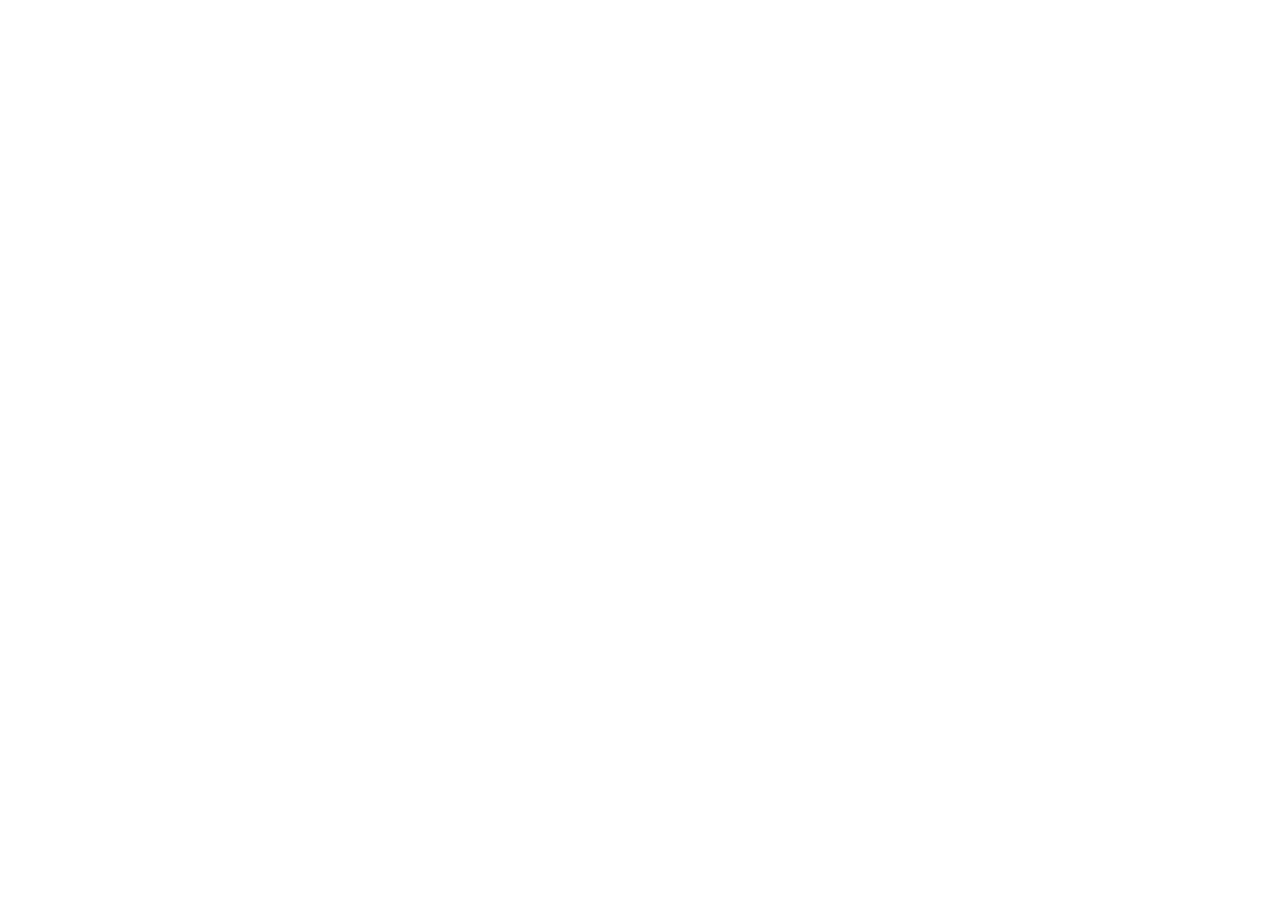
==== index.html @ 9307a276 "feat:重新定位为「Harry的Agent实战课」，确定免费+付费商业模式 - 品牌从 AgentCraft 改为 Harry的Agent实战课，绑定个人品牌(清华学长harry/AI产品手艺人) " ====
<!DOCTYPE html>
<html lang="zh-CN">
<head>
  <meta charset="UTF-8" />
  <title>Harry的Agent实战课 · 从认知到产品打造你的 AI Agent</title>
  <meta name="viewport" content="width=device-width,initial-scale=1,maximum-scale=1,user-scalable=no" />
  <meta name="description" content="清华学长harry出品·AI产品手艺人系列：从认知到产品，手把手打造你的 AI Agent，核心内容免费，进阶案例解锁" />
  <link rel="stylesheet" href="https://cdn.jsdelivr.net/npm/docsify@4/lib/themes/vue.css" />
  <style>
    :root { --theme-color: #6c5ce7; }
    body { -webkit-font-smoothing: antialiased; }
  </style>
</head>
<body>
  <div id="app"></div>
  <script>
    window.$docsify = {
      name: "Harry的Agent实战课",
      repo: 'harryjzhang69-web/harry-agent-course',
      loadSidebar: true,
      loadNavbar: false,
      subMaxLevel: 2,
      auto2top: true,
      coverpage: true,
      onlyCover: false,
      themeColor: '#6c5ce7',
      search: {
        maxAge: 86400000,
        placeholder: '搜索章节内容...',
        noData: '没有找到结果',
        depth: 3
      }
    }
  </script>
  <script src="https://cdn.jsdelivr.net/npm/docsify@4"></script>
  <script src="https://cdn.jsdelivr.net/npm/docsify/lib/plugins/search.min.js"></script>
  <script src="https://cdn.jsdelivr.net/npm/prismjs@1/components/prism-python.min.js"></script>
  <script src="https://cdn.jsdelivr.net/npm/prismjs@1/components/prism-bash.min.js"></script>
</body>
</html>
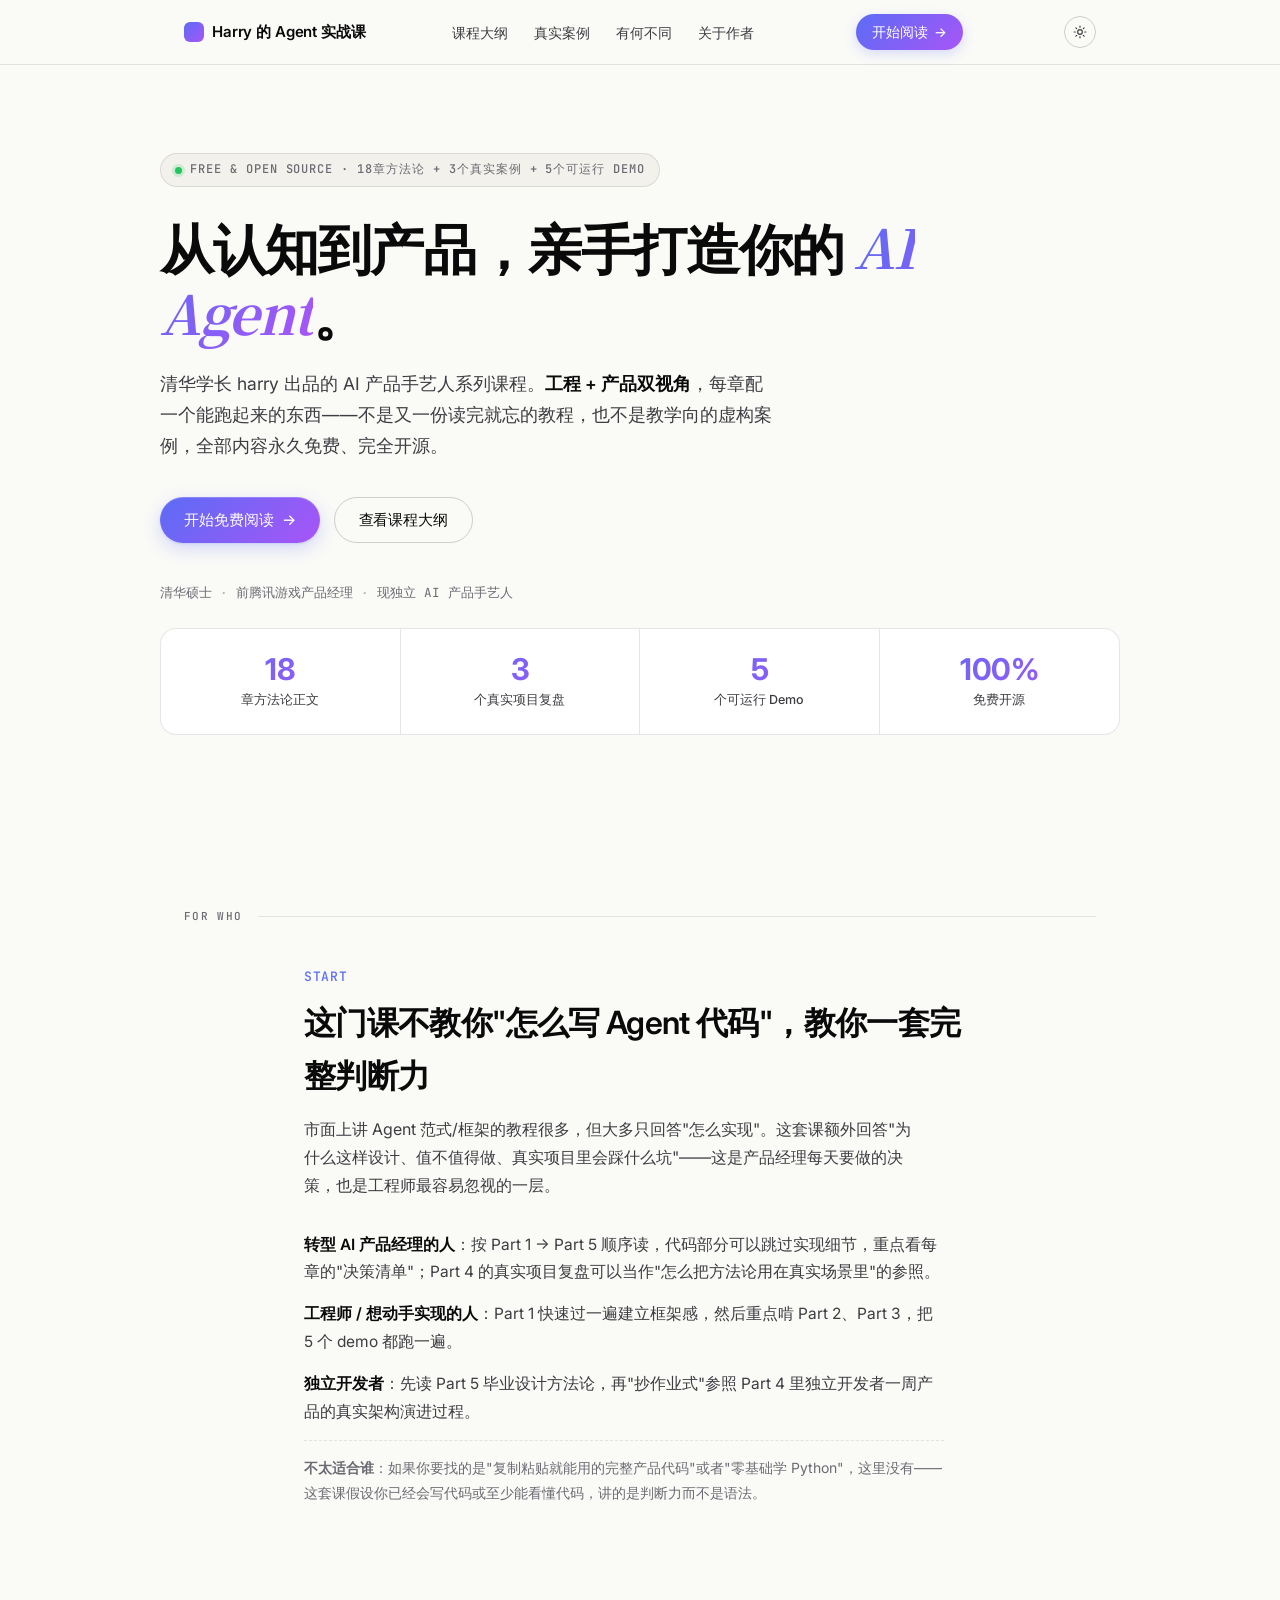
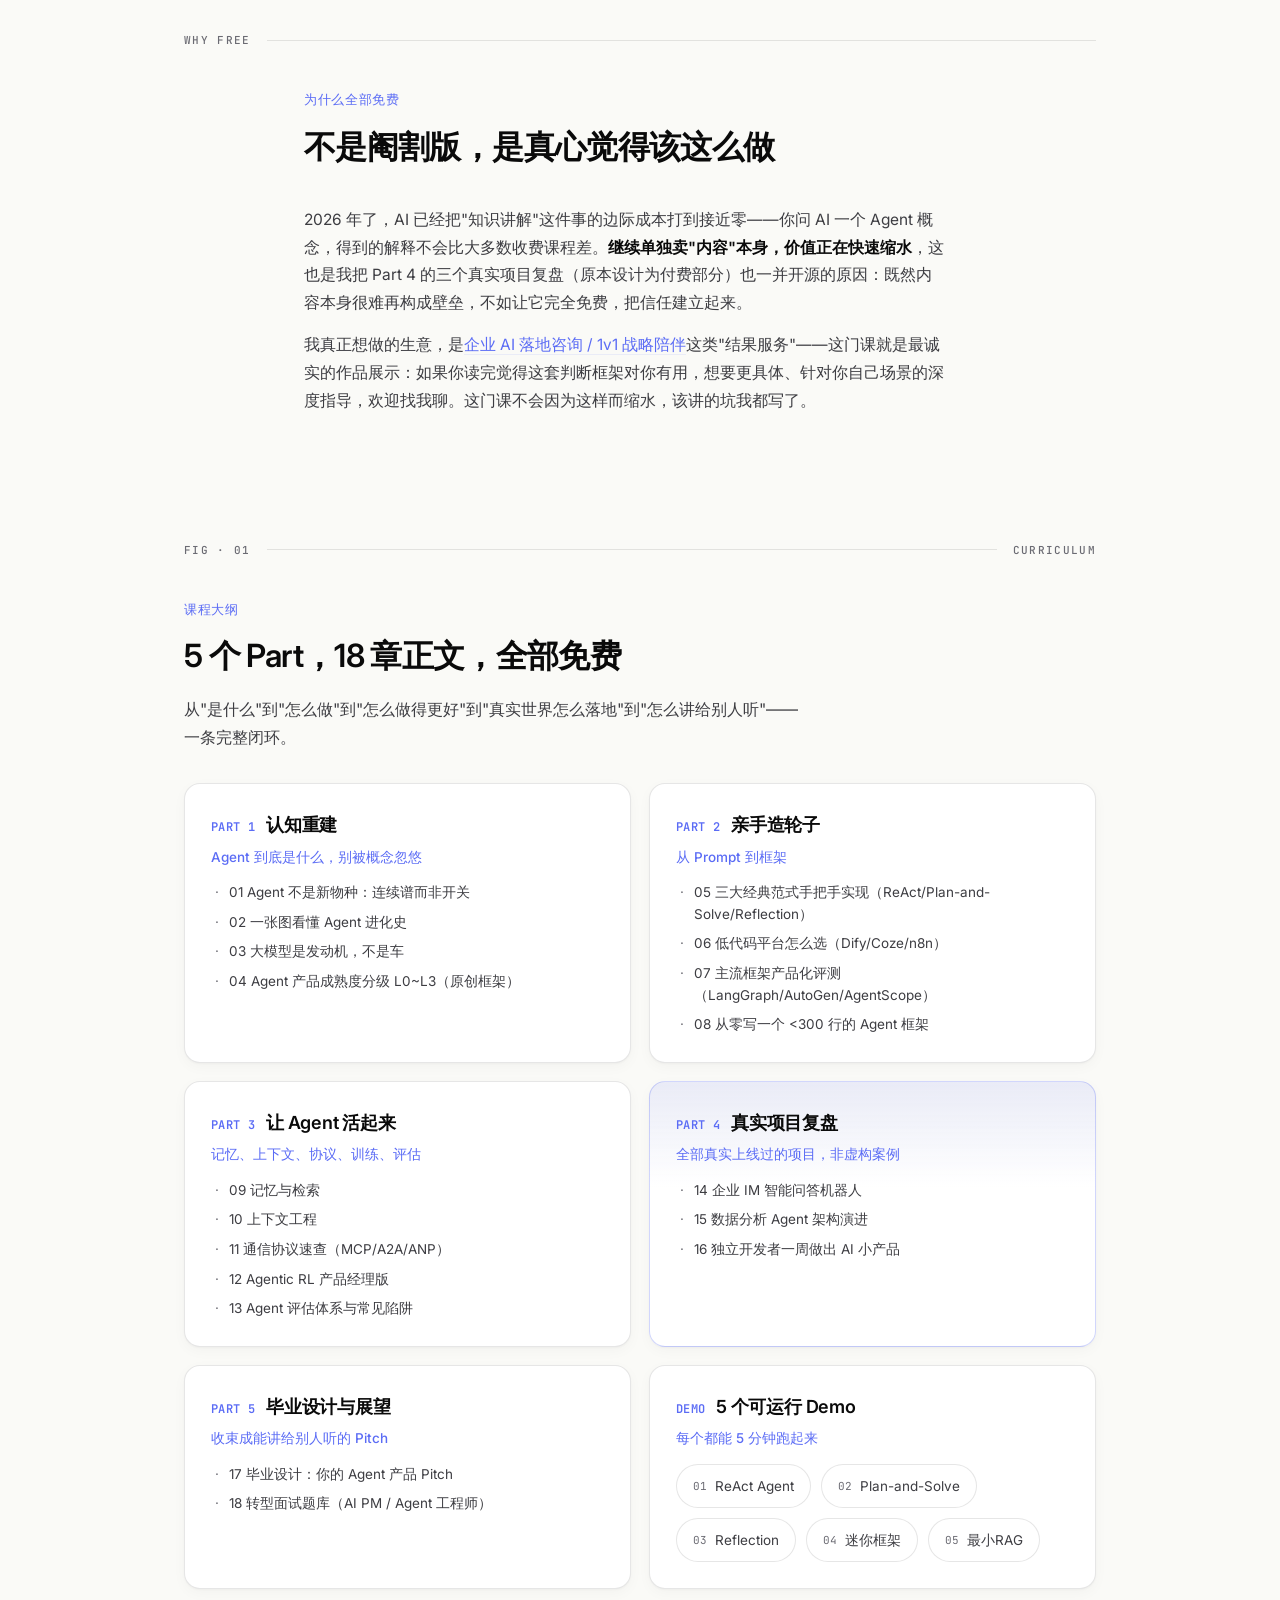
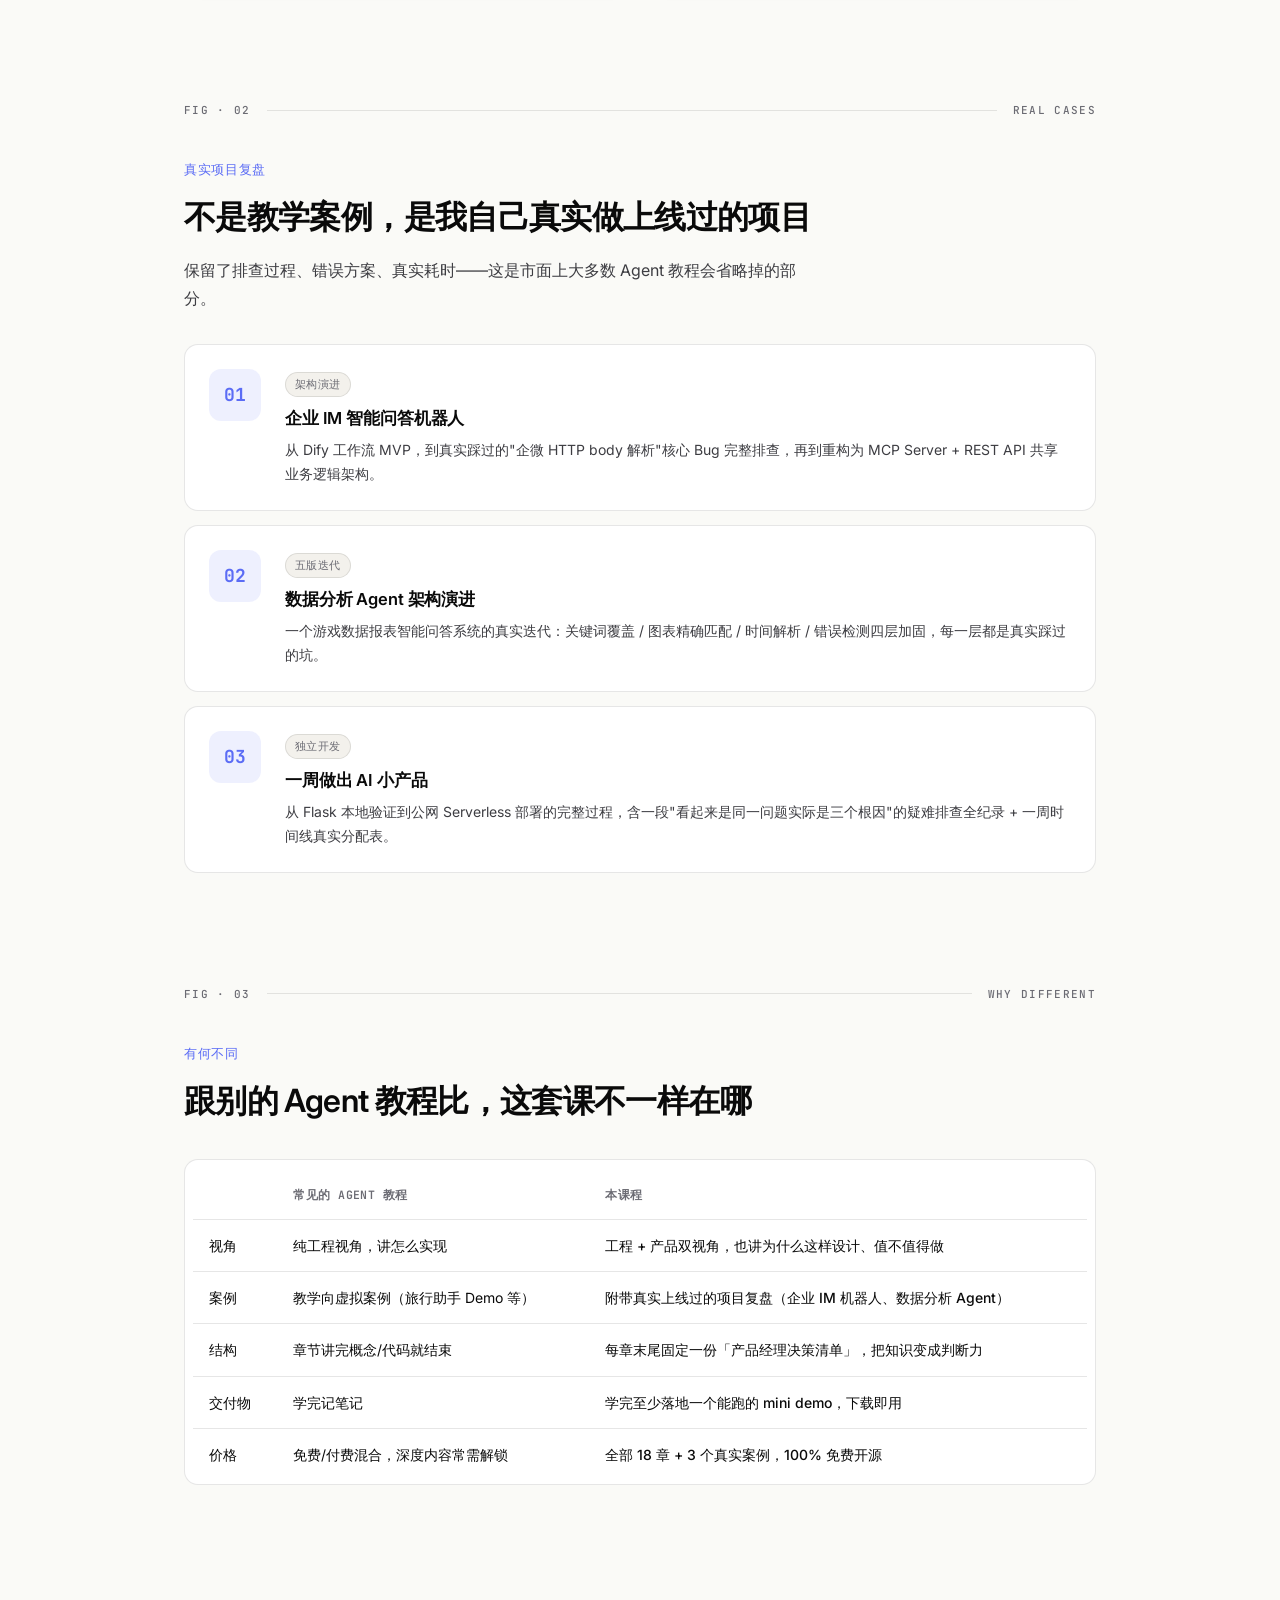
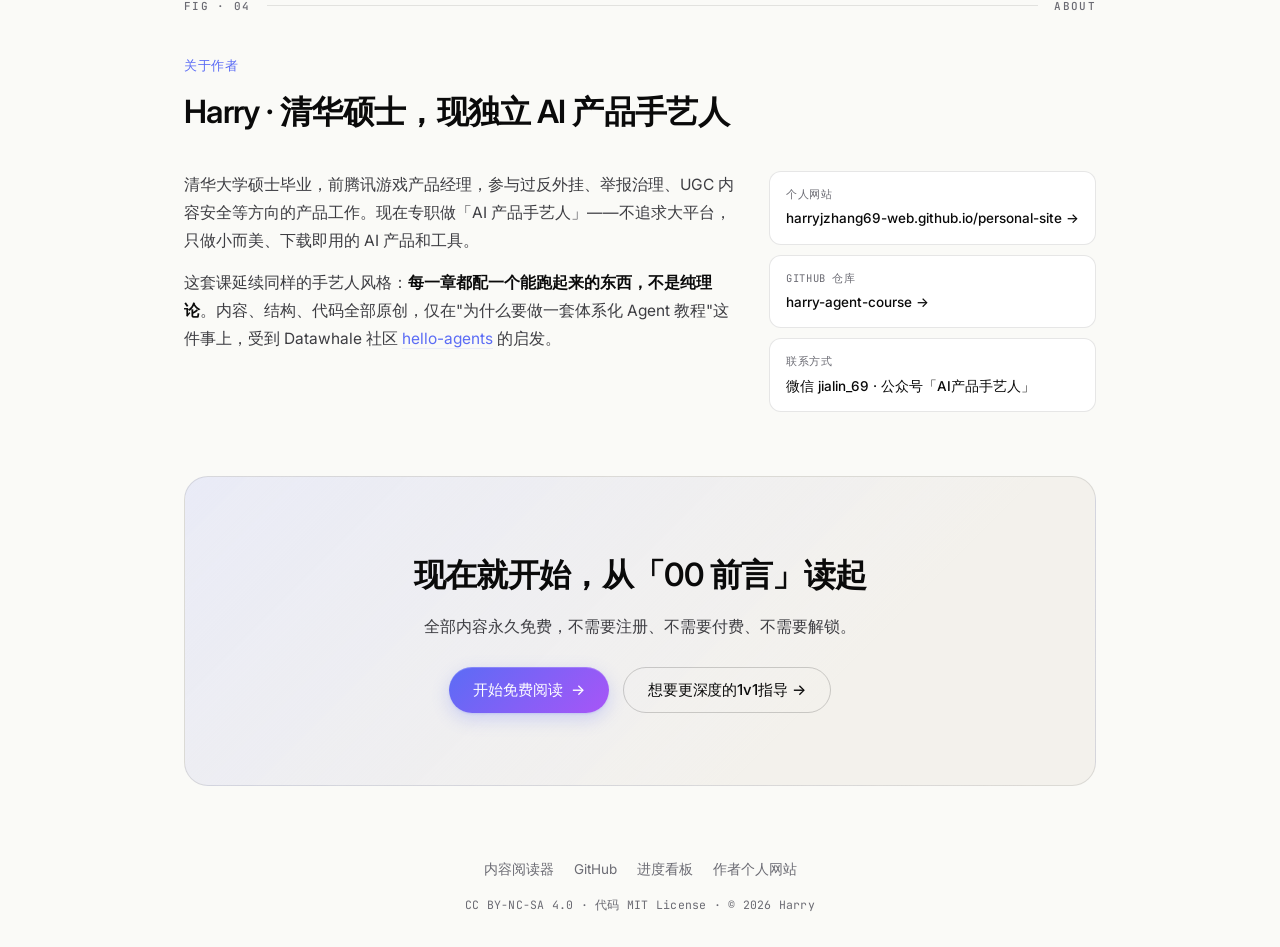
==== commit ca7d3133: "Part4三案例全部开源免费，新建课程落地页(index.html)，原docsify阅读器移至book.html" ====
--- a/index.html
+++ b/index.html
@@ -1,40 +1,322 @@
 <!DOCTYPE html>
 <html lang="zh-CN">
 <head>
-  <meta charset="UTF-8" />
-  <title>Harry的Agent实战课 · 从认知到产品打造你的 AI Agent</title>
-  <meta name="viewport" content="width=device-width,initial-scale=1,maximum-scale=1,user-scalable=no" />
-  <meta name="description" content="清华学长harry出品·AI产品手艺人系列：从认知到产品，手把手打造你的 AI Agent，核心内容免费，进阶案例解锁" />
-  <link rel="stylesheet" href="https://cdn.jsdelivr.net/npm/docsify@4/lib/themes/vue.css" />
-  <style>
-    :root { --theme-color: #6c5ce7; }
-    body { -webkit-font-smoothing: antialiased; }
-  </style>
+<meta charset="UTF-8" />
+<meta name="viewport" content="width=device-width, initial-scale=1.0" />
+
+<title>Harry 的 Agent 实战课 · 从认知到产品，亲手打造你的 AI Agent</title>
+<meta name="description" content="清华学长harry出品·AI产品手艺人系列课程：18章方法论 + 3个真实项目复盘 + 5个可运行Demo，全部内容永久免费开源。工程+产品双视角，每章配一个能跑起来的东西。" />
+<meta name="keywords" content="AI Agent 教程, Agent 实战课, AI 产品经理转型, ReAct, LangGraph, MCP协议, Agent产品成熟度, Dify教程, Agent开源课程" />
+<meta name="author" content="Harry Zhang" />
+
+<meta name="theme-color" content="#fafaf7" media="(prefers-color-scheme: light)" />
+<meta name="theme-color" content="#08090a" media="(prefers-color-scheme: dark)" />
+<link rel="canonical" href="https://harryjzhang69-web.github.io/harry-agent-course/" />
+
+<link rel="preconnect" href="https://fonts.googleapis.com" />
+<link rel="preconnect" href="https://fonts.gstatic.com" crossorigin />
+<link href="https://fonts.googleapis.com/css2?family=Inter:wght@400;500;600;700&family=JetBrains+Mono:wght@400;500;600&family=Noto+Serif+SC:wght@500;700&display=swap" rel="stylesheet" />
+<link rel="stylesheet" href="./assets/style.css" />
+
+<meta property="og:type" content="website" />
+<meta property="og:title" content="Harry 的 Agent 实战课 · 从认知到产品打造你的 AI Agent" />
+<meta property="og:description" content="18章方法论 + 3个真实项目复盘 + 5个可运行Demo，全部永久免费开源。" />
+<meta property="og:url" content="https://harryjzhang69-web.github.io/harry-agent-course/" />
+<meta property="og:locale" content="zh_CN" />
+<meta name="twitter:card" content="summary_large_image" />
+
+<script type="application/ld+json">
+{
+  "@context": "https://schema.org",
+  "@type": "Course",
+  "name": "Harry 的 Agent 实战课",
+  "description": "从认知到产品，亲手打造你的 AI Agent。18章方法论+3个真实项目复盘+5个可运行Demo，全部免费开源。",
+  "provider": { "@type": "Person", "name": "Harry Zhang", "sameAs": "https://github.com/harryjzhang69-web" },
+  "isAccessibleForFree": true
+}
+</script>
 </head>
 <body>
-  <div id="app"></div>
-  <script>
-    window.$docsify = {
-      name: "Harry的Agent实战课",
-      repo: 'harryjzhang69-web/harry-agent-course',
-      loadSidebar: true,
-      loadNavbar: false,
-      subMaxLevel: 2,
-      auto2top: true,
-      coverpage: true,
-      onlyCover: false,
-      themeColor: '#6c5ce7',
-      search: {
-        maxAge: 86400000,
-        placeholder: '搜索章节内容...',
-        noData: '没有找到结果',
-        depth: 3
-      }
+
+<nav class="topnav">
+  <div class="topnav-inner">
+    <a href="#" class="logo">
+      <span class="logo-mark"></span>
+      <span>Harry 的 Agent 实战课</span>
+    </a>
+    <div class="topnav-links">
+      <a href="#curriculum">课程大纲</a>
+      <a href="#cases">真实案例</a>
+      <a href="#compare">有何不同</a>
+      <a href="#about">关于作者</a>
+    </div>
+    <a href="./book.html#/" class="topnav-cta">开始阅读 <span>→</span></a>
+    <button class="theme-btn" onclick="toggleTheme()" aria-label="切换主题">
+      <svg class="theme-icon-sun" width="14" height="14" viewBox="0 0 24 24" fill="none" stroke="currentColor" stroke-width="2" stroke-linecap="round" stroke-linejoin="round"><circle cx="12" cy="12" r="4"/><path d="M12 2v2M12 20v2M4.93 4.93l1.41 1.41M17.66 17.66l1.41 1.41M2 12h2M20 12h2M4.93 19.07l1.41-1.41M17.66 6.34l1.41-1.41"/></svg>
+      <svg class="theme-icon-moon" width="14" height="14" viewBox="0 0 24 24" fill="none" stroke="currentColor" stroke-width="2" stroke-linecap="round" stroke-linejoin="round"><path d="M21 12.79A9 9 0 1 1 11.21 3 7 7 0 0 0 21 12.79z"/></svg>
+    </button>
+  </div>
+</nav>
+
+<main>
+
+  <!-- ============= HERO ============= -->
+  <header class="hero container">
+    <div class="hero-tag"><span class="dot"></span>FREE & OPEN SOURCE · 18章方法论 + 3个真实案例 + 5个可运行 Demo</div>
+    <h1 class="hero-title">从认知到产品，亲手打造你的 <span class="hl">AI Agent</span>。</h1>
+    <p class="hero-sub">
+      清华学长 harry 出品的 AI 产品手艺人系列课程。<strong>工程 + 产品双视角</strong>，每章配一个能跑起来的东西——不是又一份读完就忘的教程，也不是教学向的虚构案例，全部内容永久免费、完全开源。
+    </p>
+    <div class="hero-cta">
+      <a href="./book.html#/" class="btn btn-primary">开始免费阅读 <span class="btn-arrow">→</span></a>
+      <a href="#curriculum" class="btn btn-ghost">查看课程大纲</a>
+    </div>
+    <div class="hero-credentials">
+      <span>清华硕士</span><span class="cred-dot">·</span>
+      <span>前腾讯游戏产品经理</span><span class="cred-dot">·</span>
+      <span>现独立 AI 产品手艺人</span>
+    </div>
+
+    <div class="metrics-grid">
+      <div class="metric"><strong>18</strong><span class="metric-label">章方法论正文</span></div>
+      <div class="metric"><strong>3</strong><span class="metric-label">个真实项目复盘</span></div>
+      <div class="metric"><strong>5</strong><span class="metric-label">个可运行 Demo</span></div>
+      <div class="metric"><strong>100%</strong><span class="metric-label">免费开源</span></div>
+    </div>
+  </header>
+
+  <!-- ============= 适合谁 ============= -->
+  <div class="rule"><span class="rule-tag">FOR WHO</span><span class="rule-line"></span></div>
+  <section class="block-narrow">
+    <div class="block-head">
+      <span class="block-num">START</span>
+      <h2>这门课不教你"怎么写 Agent 代码"，教你一套完整判断力</h2>
+      <p class="block-intro">市面上讲 Agent 范式/框架的教程很多，但大多只回答"怎么实现"。这套课额外回答"为什么这样设计、值不值得做、真实项目里会踩什么坑"——这是产品经理每天要做的决策，也是工程师最容易忽视的一层。</p>
+    </div>
+    <div class="about-text" style="max-width:640px;">
+      <p><strong>转型 AI 产品经理的人</strong>：按 Part 1 → Part 5 顺序读，代码部分可以跳过实现细节，重点看每章的"决策清单"；Part 4 的真实项目复盘可以当作"怎么把方法论用在真实场景里"的参照。</p>
+      <p><strong>工程师 / 想动手实现的人</strong>：Part 1 快速过一遍建立框架感，然后重点啃 Part 2、Part 3，把 5 个 demo 都跑一遍。</p>
+      <p><strong>独立开发者</strong>：先读 Part 5 毕业设计方法论，再"抄作业式"参照 Part 4 里独立开发者一周产品的真实架构演进过程。</p>
+      <p style="color:var(--text-2);font-size:14px;border-top:1px dashed var(--line);padding-top:14px;margin-top:6px;"><strong style="color:var(--text-2);">不太适合谁</strong>：如果你要找的是"复制粘贴就能用的完整产品代码"或者"零基础学 Python"，这里没有——这套课假设你已经会写代码或至少能看懂代码，讲的是判断力而不是语法。</p>
+    </div>
+  </section>
+
+  <!-- ============= 为什么免费 ============= -->
+  <div class="rule"><span class="rule-tag">WHY FREE</span><span class="rule-line"></span></div>
+  <section class="block-narrow">
+    <div class="block-head">
+      <span class="block-num">为什么全部免费</span>
+      <h2>不是阉割版，是真心觉得该这么做</h2>
+    </div>
+    <div class="about-text" style="max-width:640px;">
+      <p>2026 年了，AI 已经把"知识讲解"这件事的边际成本打到接近零——你问 AI 一个 Agent 概念，得到的解释不会比大多数收费课程差。<strong>继续单独卖"内容"本身，价值正在快速缩水</strong>，这也是我把 Part 4 的三个真实项目复盘（原本设计为付费部分）也一并开源的原因：既然内容本身很难再构成壁垒，不如让它完全免费，把信任建立起来。</p>
+      <p>我真正想做的生意，是<a href="https://harryjzhang69-web.github.io/personal-site/#consulting" target="_blank" rel="noopener" style="color:var(--accent);border-bottom:1px solid var(--accent-soft);">企业 AI 落地咨询 / 1v1 战略陪伴</a>这类"结果服务"——这门课就是最诚实的作品展示：如果你读完觉得这套判断框架对你有用，想要更具体、针对你自己场景的深度指导，欢迎找我聊。这门课不会因为这样而缩水，该讲的坑我都写了。</p>
+    </div>
+  </section>
+
+  <!-- ============= 课程大纲 ============= -->
+  <div class="rule" id="curriculum"><span class="rule-tag">FIG · 01</span><span class="rule-line"></span><span class="rule-tag">CURRICULUM</span></div>
+  <section class="block">
+    <div class="block-head">
+      <span class="block-num">课程大纲</span>
+      <h2>5 个 Part，18 章正文，全部免费</h2>
+      <p class="block-intro">从"是什么"到"怎么做"到"怎么做得更好"到"真实世界怎么落地"到"怎么讲给别人听"——一条完整闭环。</p>
+    </div>
+
+    <div class="curriculum-grid">
+      <div class="curr-card">
+        <div class="curr-card-head"><span class="curr-num">PART 1</span><h3>认知重建</h3></div>
+        <span class="curr-card-tag">Agent 到底是什么，别被概念忽悠</span>
+        <ul class="curr-list">
+          <li>01 Agent 不是新物种：连续谱而非开关</li>
+          <li>02 一张图看懂 Agent 进化史</li>
+          <li>03 大模型是发动机，不是车</li>
+          <li>04 Agent 产品成熟度分级 L0~L3（原创框架）</li>
+        </ul>
+      </div>
+
+      <div class="curr-card">
+        <div class="curr-card-head"><span class="curr-num">PART 2</span><h3>亲手造轮子</h3></div>
+        <span class="curr-card-tag">从 Prompt 到框架</span>
+        <ul class="curr-list">
+          <li>05 三大经典范式手把手实现（ReAct/Plan-and-Solve/Reflection）</li>
+          <li>06 低代码平台怎么选（Dify/Coze/n8n）</li>
+          <li>07 主流框架产品化评测（LangGraph/AutoGen/AgentScope）</li>
+          <li>08 从零写一个 &lt;300 行的 Agent 框架</li>
+        </ul>
+      </div>
+
+      <div class="curr-card">
+        <div class="curr-card-head"><span class="curr-num">PART 3</span><h3>让 Agent 活起来</h3></div>
+        <span class="curr-card-tag">记忆、上下文、协议、训练、评估</span>
+        <ul class="curr-list">
+          <li>09 记忆与检索</li>
+          <li>10 上下文工程</li>
+          <li>11 通信协议速查（MCP/A2A/ANP）</li>
+          <li>12 Agentic RL 产品经理版</li>
+          <li>13 Agent 评估体系与常见陷阱</li>
+        </ul>
+      </div>
+
+      <div class="curr-card featured">
+        <div class="curr-card-head"><span class="curr-num">PART 4</span><h3>真实项目复盘</h3></div>
+        <span class="curr-card-tag">全部真实上线过的项目，非虚构案例</span>
+        <ul class="curr-list">
+          <li>14 企业 IM 智能问答机器人</li>
+          <li>15 数据分析 Agent 架构演进</li>
+          <li>16 独立开发者一周做出 AI 小产品</li>
+        </ul>
+      </div>
+
+      <div class="curr-card">
+        <div class="curr-card-head"><span class="curr-num">PART 5</span><h3>毕业设计与展望</h3></div>
+        <span class="curr-card-tag">收束成能讲给别人听的 Pitch</span>
+        <ul class="curr-list">
+          <li>17 毕业设计：你的 Agent 产品 Pitch</li>
+          <li>18 转型面试题库（AI PM / Agent 工程师）</li>
+        </ul>
+      </div>
+
+      <div class="curr-card">
+        <div class="curr-card-head"><span class="curr-num">DEMO</span><h3>5 个可运行 Demo</h3></div>
+        <span class="curr-card-tag">每个都能 5 分钟跑起来</span>
+        <div class="demo-chip-row">
+          <span class="demo-chip"><span class="demo-chip-num">01</span>ReAct Agent</span>
+          <span class="demo-chip"><span class="demo-chip-num">02</span>Plan-and-Solve</span>
+          <span class="demo-chip"><span class="demo-chip-num">03</span>Reflection</span>
+          <span class="demo-chip"><span class="demo-chip-num">04</span>迷你框架</span>
+          <span class="demo-chip"><span class="demo-chip-num">05</span>最小RAG</span>
+        </div>
+      </div>
+    </div>
+  </section>
+
+  <!-- ============= 真实案例复盘 ============= -->
+  <div class="rule" id="cases"><span class="rule-tag">FIG · 02</span><span class="rule-line"></span><span class="rule-tag">REAL CASES</span></div>
+  <section class="block">
+    <div class="block-head">
+      <span class="block-num">真实项目复盘</span>
+      <h2>不是教学案例，是我自己真实做上线过的项目</h2>
+      <p class="block-intro">保留了排查过程、错误方案、真实耗时——这是市面上大多数 Agent 教程会省略掉的部分。</p>
+    </div>
+    <div class="case-grid">
+      <a class="case-card" href="./book.html#/docs/part4/14-企业IM智能问答机器人">
+        <div class="case-glyph">01</div>
+        <div>
+          <span class="case-tag">架构演进</span>
+          <h3>企业 IM 智能问答机器人</h3>
+          <p>从 Dify 工作流 MVP，到真实踩过的"企微 HTTP body 解析"核心 Bug 完整排查，再到重构为 MCP Server + REST API 共享业务逻辑架构。</p>
+        </div>
+      </a>
+      <a class="case-card" href="./book.html#/docs/part4/15-数据分析Agent架构演进">
+        <div class="case-glyph">02</div>
+        <div>
+          <span class="case-tag">五版迭代</span>
+          <h3>数据分析 Agent 架构演进</h3>
+          <p>一个游戏数据报表智能问答系统的真实迭代：关键词覆盖 / 图表精确匹配 / 时间解析 / 错误检测四层加固，每一层都是真实踩过的坑。</p>
+        </div>
+      </a>
+      <a class="case-card" href="./book.html#/docs/part4/16-独立开发者一周产品">
+        <div class="case-glyph">03</div>
+        <div>
+          <span class="case-tag">独立开发</span>
+          <h3>一周做出 AI 小产品</h3>
+          <p>从 Flask 本地验证到公网 Serverless 部署的完整过程，含一段"看起来是同一问题实际是三个根因"的疑难排查全纪录 + 一周时间线真实分配表。</p>
+        </div>
+      </a>
+    </div>
+  </section>
+
+  <!-- ============= 跟别的教程有什么不同 ============= -->
+  <div class="rule" id="compare"><span class="rule-tag">FIG · 03</span><span class="rule-line"></span><span class="rule-tag">WHY DIFFERENT</span></div>
+  <section class="block">
+    <div class="block-head">
+      <span class="block-num">有何不同</span>
+      <h2>跟别的 Agent 教程比，这套课不一样在哪</h2>
+    </div>
+    <div class="compare-wrap">
+      <table class="compare-table">
+        <thead><tr><th></th><th>常见的 Agent 教程</th><th>本课程</th></tr></thead>
+        <tbody>
+          <tr><td>视角</td><td>纯工程视角，讲怎么实现</td><td class="col-us">工程 + 产品双视角，也讲为什么这样设计、值不值得做</td></tr>
+          <tr><td>案例</td><td>教学向虚拟案例（旅行助手 Demo 等）</td><td class="col-us">附带真实上线过的项目复盘（企业 IM 机器人、数据分析 Agent）</td></tr>
+          <tr><td>结构</td><td>章节讲完概念/代码就结束</td><td class="col-us">每章末尾固定一份「产品经理决策清单」，把知识变成判断力</td></tr>
+          <tr><td>交付物</td><td>学完记笔记</td><td class="col-us">学完至少落地一个能跑的 mini demo，下载即用</td></tr>
+          <tr><td>价格</td><td>免费/付费混合，深度内容常需解锁</td><td class="col-us">全部 18 章 + 3 个真实案例，100% 免费开源</td></tr>
+        </tbody>
+      </table>
+    </div>
+  </section>
+
+  <!-- ============= 关于作者 ============= -->
+  <div class="rule" id="about"><span class="rule-tag">FIG · 04</span><span class="rule-line"></span><span class="rule-tag">ABOUT</span></div>
+  <section class="block">
+    <div class="block-head">
+      <span class="block-num">关于作者</span>
+      <h2>Harry · 清华硕士，现独立 AI 产品手艺人</h2>
+    </div>
+    <div class="about-flex">
+      <div class="about-text">
+        <p>清华大学硕士毕业，前腾讯游戏产品经理，参与过反外挂、举报治理、UGC 内容安全等方向的产品工作。现在专职做「AI 产品手艺人」——不追求大平台，只做小而美、下载即用的 AI 产品和工具。</p>
+        <p>这套课延续同样的手艺人风格：<strong>每一章都配一个能跑起来的东西，不是纯理论</strong>。内容、结构、代码全部原创，仅在"为什么要做一套体系化 Agent 教程"这件事上，受到 Datawhale 社区 <a href="https://github.com/datawhalechina/hello-agents" style="color:var(--accent);border-bottom:1px solid var(--accent-soft);">hello-agents</a> 的启发。</p>
+      </div>
+      <div class="about-links">
+        <a class="about-link-card" href="https://harryjzhang69-web.github.io/personal-site/" target="_blank" rel="noopener">
+          <span class="about-link-label">个人网站</span>
+          <span class="about-link-value">harryjzhang69-web.github.io/personal-site →</span>
+        </a>
+        <a class="about-link-card" href="https://github.com/harryjzhang69-web/harry-agent-course" target="_blank" rel="noopener">
+          <span class="about-link-label">GitHub 仓库</span>
+          <span class="about-link-value">harry-agent-course →</span>
+        </a>
+        <div class="about-link-card">
+          <span class="about-link-label">联系方式</span>
+          <span class="about-link-value">微信 jialin_69 · 公众号「AI产品手艺人」</span>
+        </div>
+      </div>
+    </div>
+  </section>
+
+  <!-- ============= FINAL CTA ============= -->
+  <section class="block">
+    <div class="final-cta">
+      <h2>现在就开始，从「00 前言」读起</h2>
+      <p>全部内容永久免费，不需要注册、不需要付费、不需要解锁。</p>
+      <div class="hero-cta">
+        <a href="./book.html#/" class="btn btn-primary">开始免费阅读 <span class="btn-arrow">→</span></a>
+        <a href="https://harryjzhang69-web.github.io/personal-site/#consulting" target="_blank" rel="noopener" class="btn btn-ghost">想要更深度的1v1指导 →</a>
+      </div>
+    </div>
+  </section>
+
+</main>
+
+<footer class="footer">
+  <div class="footer-links">
+    <a href="./book.html#/">内容阅读器</a>
+    <a href="https://github.com/harryjzhang69-web/harry-agent-course" target="_blank" rel="noopener">GitHub</a>
+    <a href="./ROADMAP.md">进度看板</a>
+    <a href="https://harryjzhang69-web.github.io/personal-site/" target="_blank" rel="noopener">作者个人网站</a>
+  </div>
+  <div class="footer-meta">CC BY-NC-SA 4.0 · 代码 MIT License · © 2026 Harry</div>
+</footer>
+
+<script>
+  (function () {
+    var saved = localStorage.getItem('agentcraft-theme');
+    if (saved === 'dark') document.documentElement.setAttribute('data-theme', 'dark');
+  })();
+  function toggleTheme() {
+    var isDark = document.documentElement.getAttribute('data-theme') === 'dark';
+    if (isDark) {
+      document.documentElement.removeAttribute('data-theme');
+      localStorage.setItem('agentcraft-theme', 'light');
+    } else {
+      document.documentElement.setAttribute('data-theme', 'dark');
+      localStorage.setItem('agentcraft-theme', 'dark');
     }
-  </script>
-  <script src="https://cdn.jsdelivr.net/npm/docsify@4"></script>
-  <script src="https://cdn.jsdelivr.net/npm/docsify/lib/plugins/search.min.js"></script>
-  <script src="https://cdn.jsdelivr.net/npm/prismjs@1/components/prism-python.min.js"></script>
-  <script src="https://cdn.jsdelivr.net/npm/prismjs@1/components/prism-bash.min.js"></script>
+  }
+</script>
+
 </body>
 </html>
--- a/assets/style.css
+++ b/assets/style.css
@@ -0,0 +1,287 @@
+/* ============================================
+ * Harry 的 Agent 实战课 · 课程落地页
+ * 视觉语言与 personal-site 保持一致（Linear 风格）
+ * ============================================ */
+
+:root {
+  --bg: #fafaf7;
+  --bg-1: #f3f1ec;
+  --bg-2: #ffffff;
+  --text: #0a0a0a;
+  --text-1: #3d3d42;
+  --text-2: #6b6b73;
+  --line: rgba(10, 10, 10, 0.10);
+  --line-strong: rgba(10, 10, 10, 0.18);
+
+  --accent: #5b6cf5;
+  --accent-2: #a855f7;
+  --accent-soft: rgba(91, 108, 245, 0.10);
+
+  --sans: "Inter", -apple-system, BlinkMacSystemFont, "PingFang SC", "Hiragino Sans GB", "Microsoft YaHei", sans-serif;
+  --serif: "Noto Serif SC", ui-serif, Georgia, serif;
+  --mono: "JetBrains Mono", ui-monospace, "Menlo", monospace;
+
+  --space-xs: 8px;
+  --space-sm: 16px;
+  --space-md: 24px;
+  --space-lg: 40px;
+  --space-xl: 64px;
+  --space-2xl: 96px;
+
+  --content-w: 720px;
+  --container-w: 960px;
+}
+
+[data-theme="dark"] {
+  --bg: #08090a;
+  --bg-1: #0e0f12;
+  --bg-2: #141518;
+  --text: #f7f8f8;
+  --text-1: #c5c7cd;
+  --text-2: #8a8d95;
+  --line: rgba(255, 255, 255, 0.08);
+  --line-strong: rgba(255, 255, 255, 0.14);
+  --accent: #818cf8;
+  --accent-2: #c084fc;
+  --accent-soft: rgba(129, 140, 248, 0.14);
+}
+
+* { box-sizing: border-box; margin: 0; padding: 0; }
+html { scroll-behavior: smooth; -webkit-text-size-adjust: 100%; }
+body {
+  font-family: var(--sans);
+  background: var(--bg);
+  color: var(--text);
+  line-height: 1.65;
+  -webkit-font-smoothing: antialiased;
+  transition: background 0.25s ease, color 0.25s ease;
+  overflow-x: hidden;
+}
+::selection { background: var(--accent); color: #fff; }
+a { color: inherit; text-decoration: none; }
+img, svg { max-width: 100%; height: auto; }
+
+.container { max-width: var(--container-w); margin: 0 auto; padding: 0 24px; }
+
+/* ============== Top Nav ============== */
+.topnav {
+  position: sticky; top: 0; z-index: 100;
+  background: color-mix(in srgb, var(--bg) 75%, transparent);
+  backdrop-filter: saturate(180%) blur(20px);
+  -webkit-backdrop-filter: saturate(180%) blur(20px);
+  border-bottom: 1px solid var(--line);
+}
+.topnav-inner {
+  max-width: var(--container-w); margin: 0 auto;
+  display: flex; align-items: center; justify-content: space-between;
+  padding: 14px 24px;
+}
+.logo { display: inline-flex; align-items: center; gap: 8px; font-weight: 600; font-size: 15px; letter-spacing: -0.01em; }
+.logo-mark {
+  width: 20px; height: 20px; border-radius: 6px;
+  background: linear-gradient(135deg, var(--accent), var(--accent-2));
+  flex-shrink: 0;
+}
+.topnav-links { display: flex; gap: 26px; font-size: 14px; }
+.topnav-links a { color: var(--text-1); transition: color 0.15s ease; }
+.topnav-links a:hover { color: var(--text); }
+.topnav-cta {
+  display: inline-flex; align-items: center; gap: 6px;
+  padding: 7px 16px; margin-left: 16px;
+  background: linear-gradient(135deg, var(--accent), var(--accent-2));
+  color: #fff !important; font-size: 13.5px; font-weight: 500;
+  border-radius: 999px; white-space: nowrap;
+  box-shadow: 0 4px 12px rgba(91,108,245,0.22);
+  transition: all 0.2s ease;
+}
+.topnav-cta:hover { transform: translateY(-1px); box-shadow: 0 8px 18px rgba(91,108,245,0.32); }
+.theme-btn {
+  width: 32px; height: 32px; border-radius: 999px; margin-left: 14px;
+  border: 1px solid var(--line-strong); background: transparent; color: var(--text-1);
+  cursor: pointer; display: inline-flex; align-items: center; justify-content: center;
+  transition: all 0.15s ease; flex-shrink: 0;
+}
+.theme-btn:hover { color: var(--text); background: var(--bg-1); }
+.theme-icon-moon { display: none; }
+[data-theme="dark"] .theme-icon-sun { display: none; }
+[data-theme="dark"] .theme-icon-moon { display: inline; }
+@media (max-width: 760px) { .topnav-links { display: none; } }
+
+/* ============== Buttons ============== */
+.btn {
+  display: inline-flex; align-items: center; gap: 8px;
+  height: 46px; padding: 0 24px; border-radius: 999px;
+  font-size: 15px; font-weight: 500; letter-spacing: -0.005em;
+  border: none; cursor: pointer; transition: all 0.22s cubic-bezier(0.16,1,0.3,1);
+  white-space: nowrap;
+}
+.btn-primary {
+  background: linear-gradient(135deg, var(--accent) 0%, var(--accent-2) 100%);
+  color: #fff;
+  box-shadow: 0 1px 2px rgba(91,108,245,0.18), 0 6px 18px rgba(91,108,245,0.24), inset 0 1px 0 rgba(255,255,255,0.2);
+}
+.btn-primary:hover { transform: translateY(-2px); box-shadow: 0 2px 4px rgba(91,108,245,0.22), 0 12px 28px rgba(91,108,245,0.36); }
+.btn-ghost {
+  background: transparent; color: var(--text); border: 1.5px solid var(--line-strong);
+}
+.btn-ghost:hover { border-color: var(--accent); color: var(--accent); background: var(--accent-soft); }
+.btn-arrow { display: inline-block; transition: transform 0.18s ease; }
+.btn:hover .btn-arrow { transform: translateX(3px); }
+
+/* ============== Hero ============== */
+.hero { padding: 88px 0 72px; }
+.hero-tag {
+  display: inline-flex; align-items: center; gap: 8px;
+  font-family: var(--mono); font-size: 12px; letter-spacing: 0.08em;
+  color: var(--text-2); text-transform: uppercase; margin-bottom: 28px; font-weight: 500;
+  padding: 6px 14px; background: var(--bg-1); border: 1px solid var(--line); border-radius: 999px;
+}
+.hero-tag .dot { width: 7px; height: 7px; background: #22c55e; border-radius: 50%; display: inline-block; box-shadow: 0 0 0 3px rgba(34,197,94,0.18); }
+.hero-title {
+  font-size: clamp(34px, 5vw, 54px); font-weight: 600; letter-spacing: -0.026em;
+  line-height: 1.15; margin-bottom: 22px; max-width: 760px;
+}
+.hero-title .hl {
+  font-family: var(--serif); font-style: italic; font-weight: 700;
+  background: linear-gradient(120deg, var(--accent), var(--accent-2));
+  -webkit-background-clip: text; background-clip: text; -webkit-text-fill-color: transparent; color: transparent;
+}
+.hero-sub { font-size: 17.5px; color: var(--text-1); line-height: 1.75; max-width: 620px; margin-bottom: 36px; }
+.hero-sub strong { color: var(--text); font-weight: 600; }
+.hero-cta { display: flex; gap: 14px; flex-wrap: wrap; margin-bottom: 40px; }
+.hero-credentials {
+  display: flex; align-items: center; flex-wrap: wrap; gap: 8px;
+  font-family: var(--mono); font-size: 12.5px; color: var(--text-2);
+}
+.cred-dot { opacity: 0.5; }
+
+/* ============== Metrics ============== */
+.metrics-grid {
+  display: grid; grid-template-columns: repeat(4, 1fr); gap: 0;
+  margin: 24px 0 12px; border: 1px solid var(--line); border-radius: 16px;
+  overflow: hidden; background: var(--bg-2);
+}
+.metric { padding: 24px 16px; text-align: center; border-right: 1px solid var(--line); display: flex; flex-direction: column; gap: 4px; }
+.metric:last-child { border-right: none; }
+.metric strong {
+  font-size: 30px; font-weight: 700; letter-spacing: -0.02em;
+  background: linear-gradient(135deg, var(--accent), var(--accent-2));
+  -webkit-background-clip: text; background-clip: text; -webkit-text-fill-color: transparent;
+  line-height: 1.1;
+}
+.metric-label { font-size: 12.5px; color: var(--text-1); font-weight: 500; }
+@media (max-width: 700px) {
+  .metrics-grid { grid-template-columns: repeat(2, 1fr); }
+  .metric:nth-child(2) { border-right: none; }
+  .metric:nth-child(1), .metric:nth-child(2) { border-bottom: 1px solid var(--line); }
+}
+
+/* ============== Rule divider ============== */
+.rule { max-width: var(--container-w); margin: 88px auto 40px; padding: 0 24px; display: flex; align-items: center; gap: 16px; }
+.rule-tag { font-family: var(--mono); font-size: 11px; letter-spacing: 0.12em; color: var(--text-2); text-transform: uppercase; font-weight: 500; flex-shrink: 0; }
+.rule-line { flex: 1; height: 1px; background: var(--line); }
+@media (max-width: 640px) { .rule { margin: 56px auto 32px; } }
+
+/* ============== Section blocks ============== */
+.block { max-width: var(--container-w); margin: 0 auto; padding: 0 24px 24px; }
+.block-narrow { max-width: var(--content-w); margin: 0 auto; padding: 0 24px 24px; }
+.block-head { margin-bottom: 32px; }
+.block-num { font-family: var(--mono); font-size: 13px; font-weight: 500; color: var(--accent); letter-spacing: 0.05em; margin-bottom: 10px; display: block; }
+.block-head h2 { font-size: clamp(24px, 3vw, 32px); font-weight: 600; letter-spacing: -0.02em; margin-bottom: 12px; }
+.block-intro { font-size: 16px; color: var(--text-1); max-width: 620px; line-height: 1.75; }
+
+/* ============== Curriculum cards ============== */
+.curriculum-grid { display: grid; grid-template-columns: repeat(2, 1fr); gap: 18px; }
+@media (max-width: 780px) { .curriculum-grid { grid-template-columns: 1fr; } }
+.curr-card {
+  padding: 26px; border: 1px solid var(--line); border-radius: 16px; background: var(--bg-2);
+  box-shadow: 0 1px 2px rgba(10,10,10,0.03), 0 4px 14px rgba(10,10,10,0.03);
+  transition: all 0.22s cubic-bezier(0.16,1,0.3,1);
+}
+.curr-card:hover { transform: translateY(-2px); border-color: var(--line-strong); box-shadow: 0 4px 8px rgba(10,10,10,0.05), 0 16px 32px rgba(10,10,10,0.06); }
+.curr-card.featured { border-color: rgba(91,108,245,0.28); background: linear-gradient(180deg, var(--accent-soft), var(--bg-2) 40%); }
+.curr-card-head { display: flex; align-items: baseline; gap: 10px; margin-bottom: 6px; }
+.curr-num { font-family: var(--mono); font-size: 12px; color: var(--accent); font-weight: 600; letter-spacing: 0.04em; }
+.curr-card h3 { font-size: 18px; font-weight: 600; letter-spacing: -0.01em; }
+.curr-card-tag { font-size: 13.5px; color: var(--accent); font-weight: 500; margin-bottom: 14px; display: block; }
+.curr-list { list-style: none; display: flex; flex-direction: column; gap: 8px; }
+.curr-list li { font-size: 13.5px; color: var(--text-1); line-height: 1.6; padding-left: 18px; position: relative; }
+.curr-list li::before { content: "·"; position: absolute; left: 4px; color: var(--text-2); }
+
+/* ============== Compare table ============== */
+.compare-table { width: 100%; border-collapse: collapse; margin-top: 8px; font-size: 14px; }
+.compare-table th, .compare-table td { text-align: left; padding: 14px 16px; border-bottom: 1px solid var(--line); vertical-align: top; }
+.compare-table th { font-family: var(--mono); font-size: 11.5px; letter-spacing: 0.04em; color: var(--text-2); text-transform: uppercase; font-weight: 600; }
+.compare-table td.col-us { color: var(--text); font-weight: 500; }
+.compare-table tr:last-child td { border-bottom: none; }
+.compare-wrap { overflow-x: auto; border: 1px solid var(--line); border-radius: 14px; background: var(--bg-2); padding: 4px 8px; }
+
+/* ============== Case study cards ============== */
+.case-grid { display: flex; flex-direction: column; gap: 14px; }
+.case-card {
+  display: grid; grid-template-columns: 56px 1fr; gap: 20px;
+  padding: 24px; border: 1px solid var(--line); border-radius: 14px; background: var(--bg-2);
+  transition: all 0.2s ease;
+}
+.case-card:hover { border-color: var(--line-strong); transform: translateY(-1px); }
+.case-glyph {
+  width: 52px; height: 52px; border-radius: 12px; background: var(--accent-soft); color: var(--accent);
+  display: flex; align-items: center; justify-content: center; font-family: var(--mono); font-weight: 700; font-size: 18px;
+  flex-shrink: 0;
+}
+.case-card h3 { font-size: 16.5px; font-weight: 600; margin-bottom: 6px; letter-spacing: -0.008em; }
+.case-card p { font-size: 14px; color: var(--text-1); line-height: 1.7; }
+.case-tag {
+  display: inline-block; font-family: var(--mono); font-size: 10.5px; letter-spacing: 0.04em;
+  padding: 3px 9px; background: var(--bg-1); border: 1px solid var(--line); border-radius: 999px;
+  color: var(--text-2); margin-bottom: 8px;
+}
+
+/* ============== Demo chips ============== */
+.demo-chip-row { display: flex; flex-wrap: wrap; gap: 10px; }
+.demo-chip {
+  display: inline-flex; align-items: center; gap: 8px;
+  padding: 10px 16px; border: 1px solid var(--line); border-radius: 999px; background: var(--bg-2);
+  font-size: 13.5px; color: var(--text-1); transition: all 0.18s ease;
+}
+.demo-chip:hover { border-color: var(--accent); color: var(--accent); background: var(--accent-soft); }
+.demo-chip-num { font-family: var(--mono); font-size: 11px; color: var(--text-2); }
+
+/* ============== About ============== */
+.about-flex { display: flex; gap: 28px; align-items: flex-start; flex-wrap: wrap; }
+.about-text { flex: 1; min-width: 280px; font-size: 15.5px; color: var(--text-1); line-height: 1.8; }
+.about-text p { margin-bottom: 14px; }
+.about-text strong { color: var(--text); font-weight: 600; }
+.about-links { display: flex; flex-direction: column; gap: 10px; min-width: 220px; }
+.about-link-card {
+  padding: 14px 16px; border: 1px solid var(--line); border-radius: 12px; background: var(--bg-2);
+  font-size: 13.5px; transition: all 0.18s ease;
+}
+.about-link-card:hover { border-color: var(--accent); }
+.about-link-label { font-family: var(--mono); font-size: 10.5px; color: var(--text-2); letter-spacing: 0.06em; text-transform: uppercase; margin-bottom: 4px; display: block; }
+.about-link-value { color: var(--text); font-weight: 500; }
+
+/* ============== Final CTA ============== */
+.final-cta {
+  text-align: center; padding: 72px 24px; margin: 40px auto 0; max-width: var(--container-w);
+  border-radius: 24px; background: linear-gradient(135deg, var(--accent-soft), var(--bg-1) 70%);
+  border: 1px solid var(--line);
+}
+.final-cta h2 { font-size: clamp(24px, 3vw, 32px); font-weight: 600; letter-spacing: -0.02em; margin-bottom: 12px; }
+.final-cta p { font-size: 15.5px; color: var(--text-1); margin-bottom: 28px; }
+.final-cta .hero-cta { justify-content: center; margin-bottom: 0; }
+
+/* ============== Footer ============== */
+.footer { padding: 48px 24px 32px; text-align: center; }
+.footer-links { display: flex; justify-content: center; gap: 20px; font-size: 13.5px; margin-bottom: 16px; flex-wrap: wrap; }
+.footer-links a { color: var(--text-2); }
+.footer-links a:hover { color: var(--text); }
+.footer-meta { font-family: var(--mono); font-size: 11.5px; color: var(--text-2); letter-spacing: 0.02em; }
+
+@media (max-width: 540px) {
+  .hero { padding: 56px 0 48px; }
+  .hero-cta { flex-direction: column; align-items: stretch; }
+  .hero-cta .btn { justify-content: center; }
+  .case-card { grid-template-columns: 1fr; }
+  .final-cta { padding: 48px 20px; }
+}
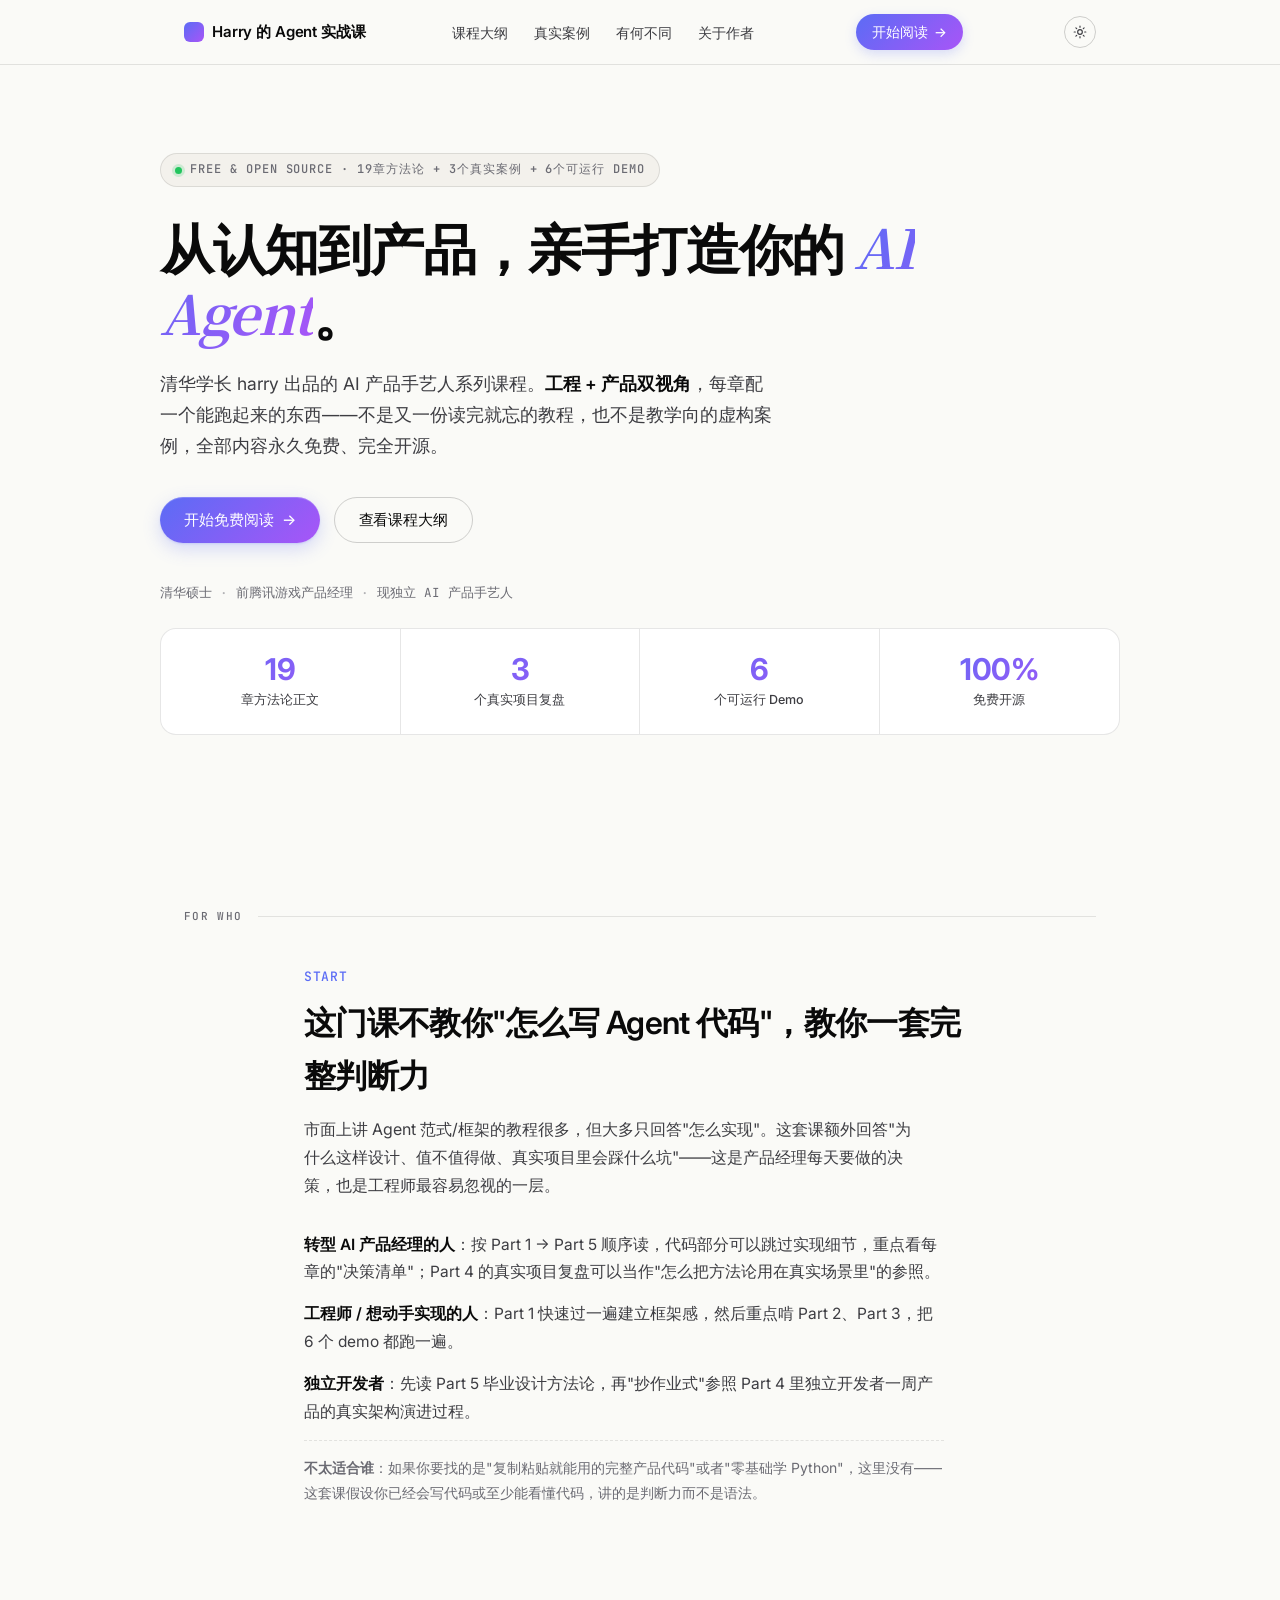
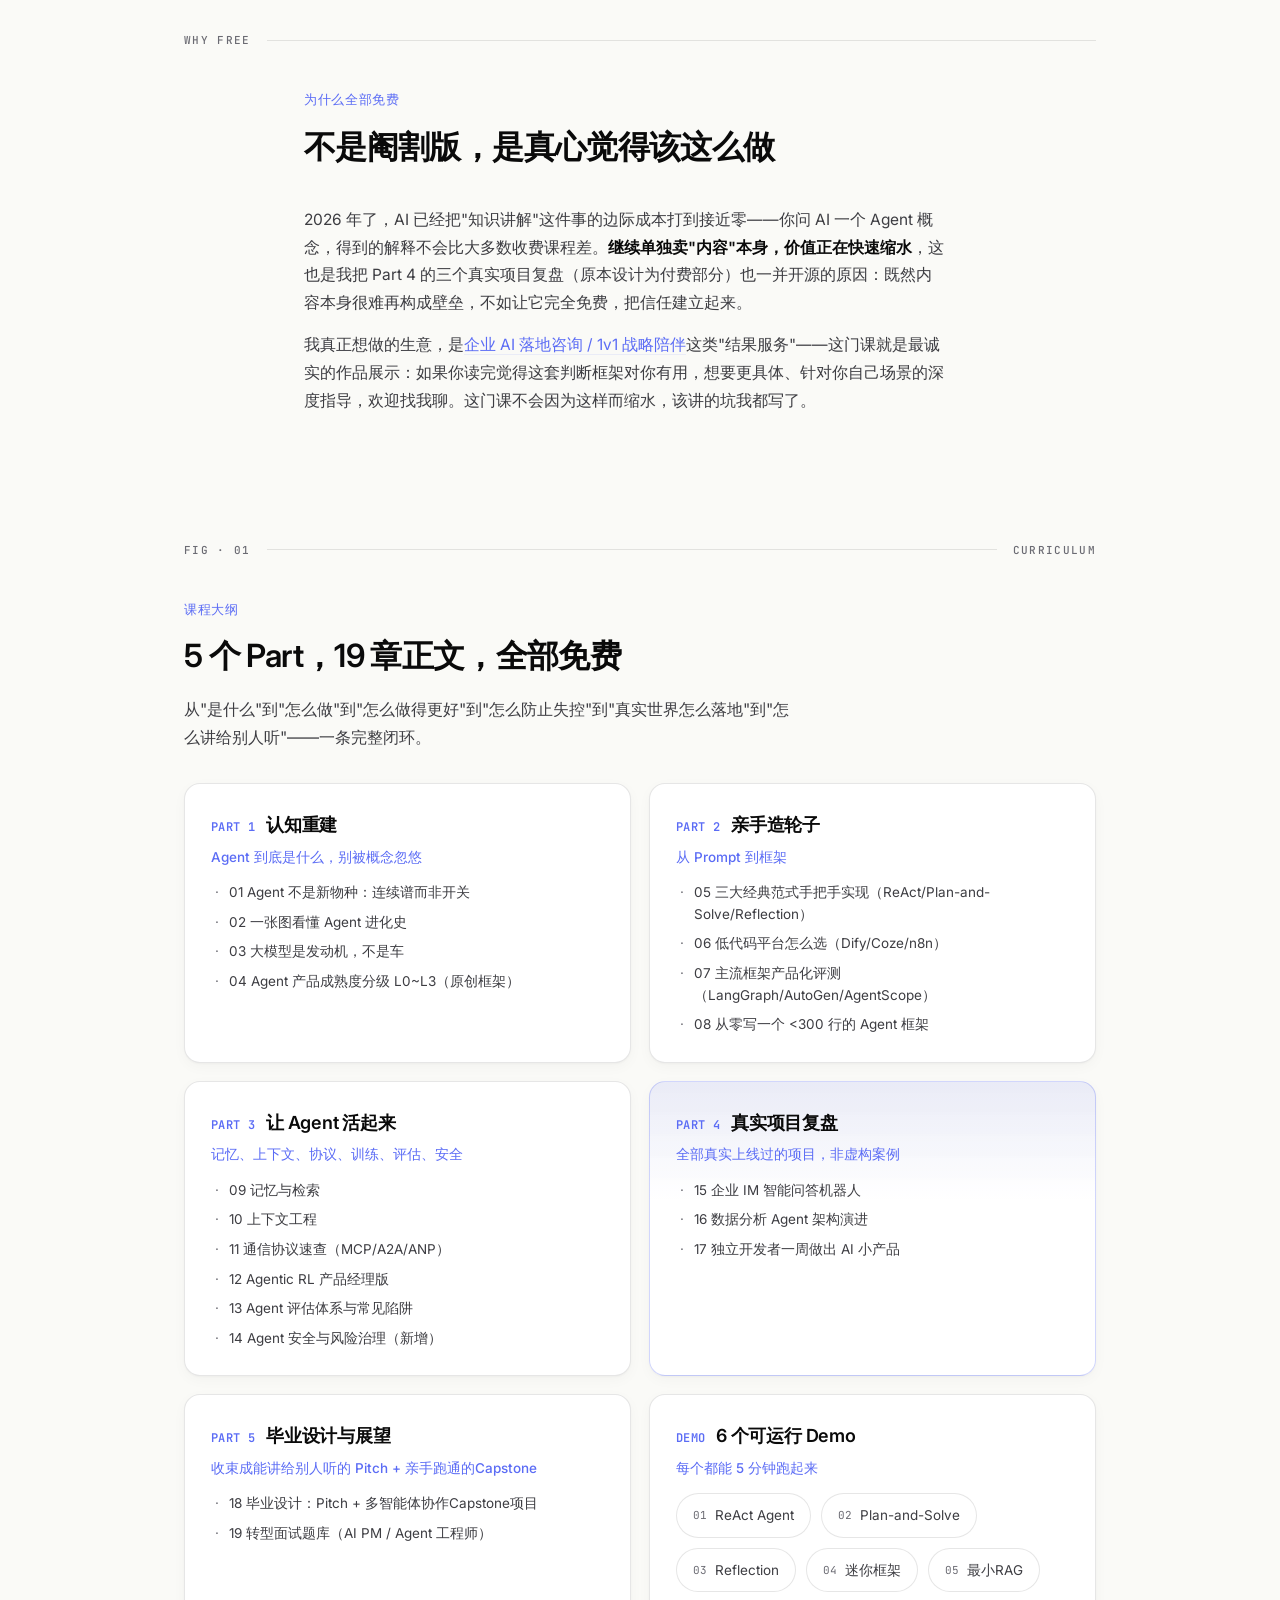
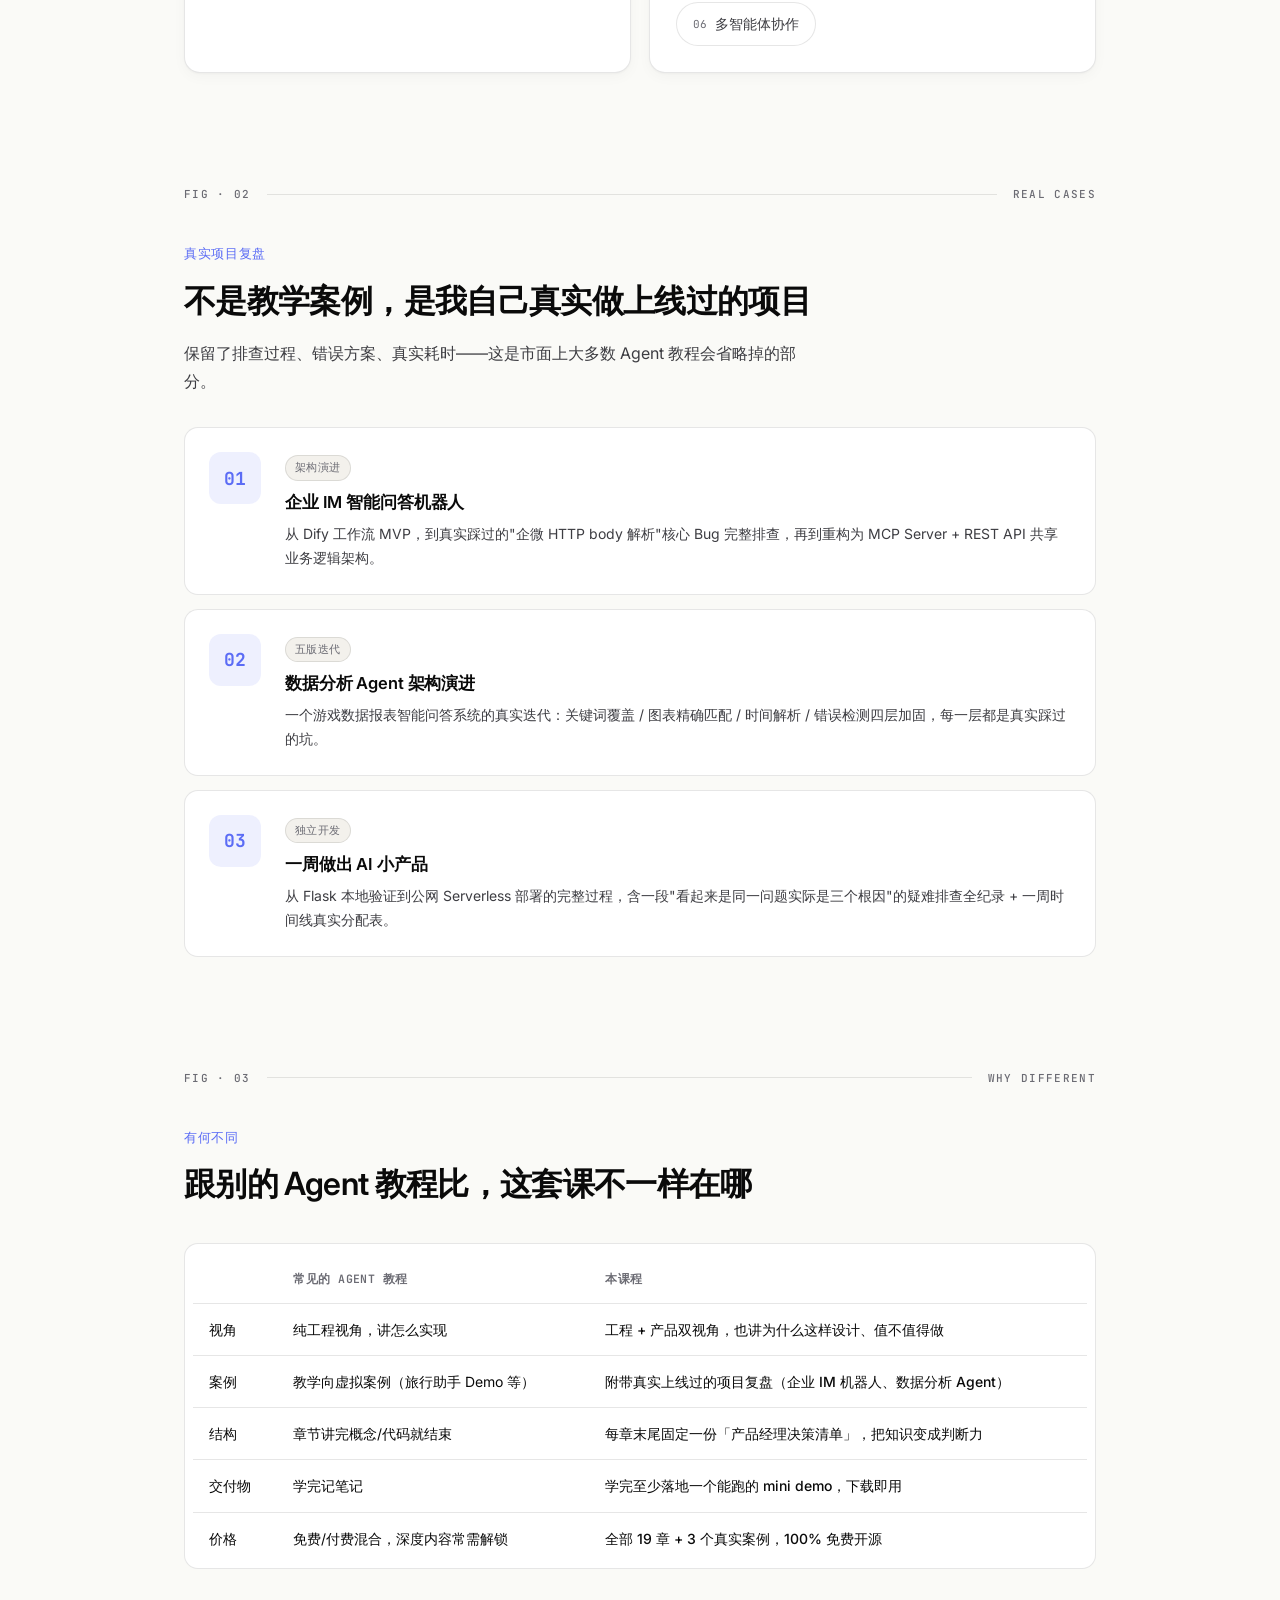
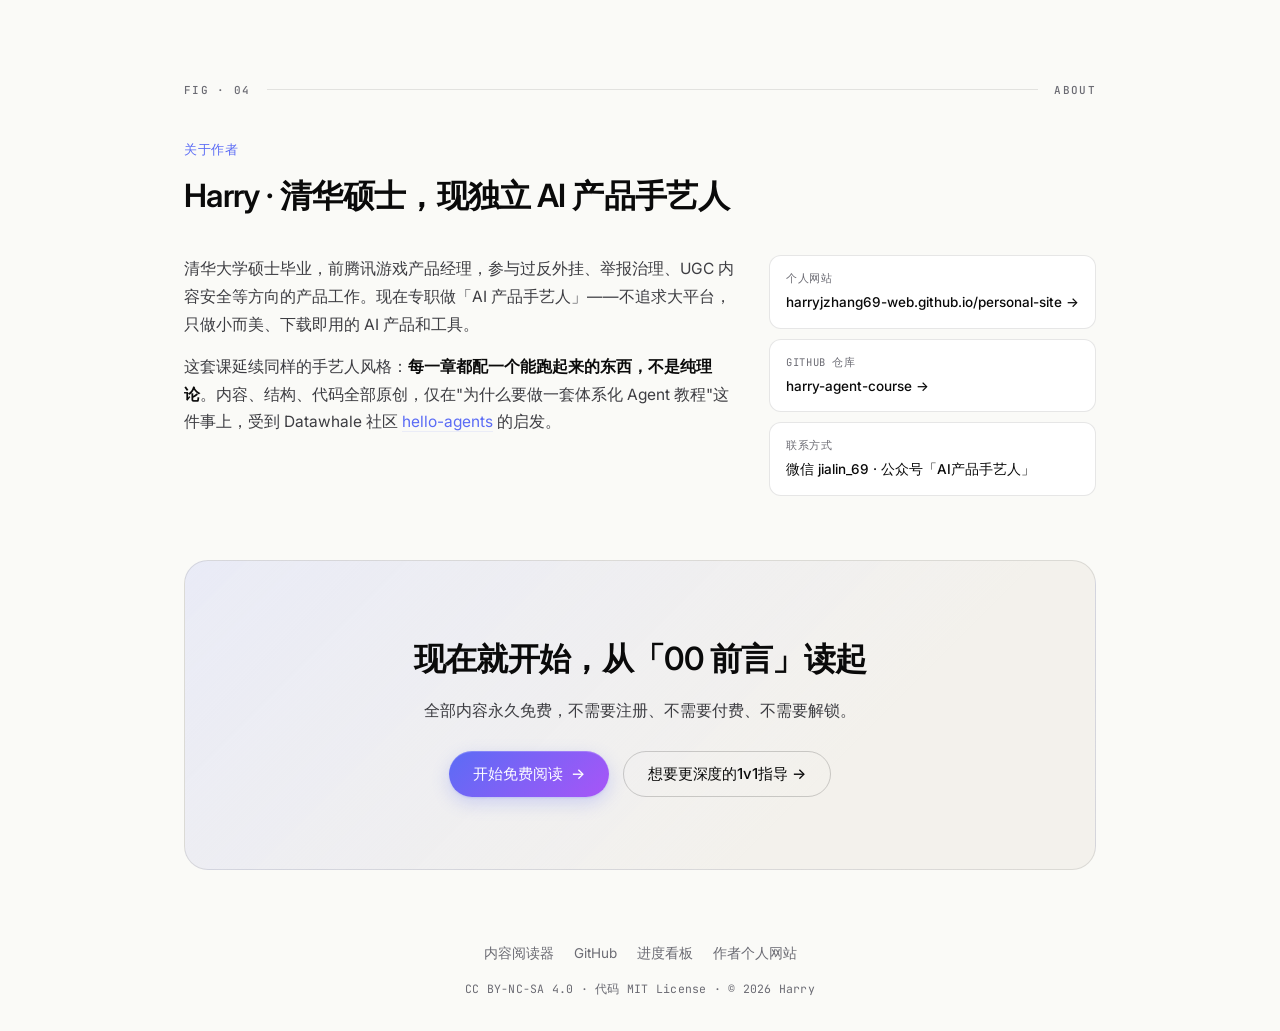
==== commit 485decf5: "新增Part3第14章Agent安全与风险治理(Prompt Injection防御+越权操作管控)，Part4/5章节顺延重新编号；新增demo06多智能体协作Capstone项目；毕业设计章节升级" ====
--- a/index.html
+++ b/index.html
@@ -5,7 +5,7 @@
 <meta name="viewport" content="width=device-width, initial-scale=1.0" />
 
 <title>Harry 的 Agent 实战课 · 从认知到产品，亲手打造你的 AI Agent</title>
-<meta name="description" content="清华学长harry出品·AI产品手艺人系列课程：18章方法论 + 3个真实项目复盘 + 5个可运行Demo，全部内容永久免费开源。工程+产品双视角，每章配一个能跑起来的东西。" />
+<meta name="description" content="清华学长harry出品·AI产品手艺人系列课程：19章方法论 + 3个真实项目复盘 + 6个可运行Demo + 每章5道自测题，全部内容永久免费开源。工程+产品双视角，每章配一个能跑起来的东西。" />
 <meta name="keywords" content="AI Agent 教程, Agent 实战课, AI 产品经理转型, ReAct, LangGraph, MCP协议, Agent产品成熟度, Dify教程, Agent开源课程" />
 <meta name="author" content="Harry Zhang" />
 
@@ -20,7 +20,7 @@
 
 <meta property="og:type" content="website" />
 <meta property="og:title" content="Harry 的 Agent 实战课 · 从认知到产品打造你的 AI Agent" />
-<meta property="og:description" content="18章方法论 + 3个真实项目复盘 + 5个可运行Demo，全部永久免费开源。" />
+<meta property="og:description" content="19章方法论 + 3个真实项目复盘 + 6个可运行Demo，全部永久免费开源。" />
 <meta property="og:url" content="https://harryjzhang69-web.github.io/harry-agent-course/" />
 <meta property="og:locale" content="zh_CN" />
 <meta name="twitter:card" content="summary_large_image" />
@@ -30,7 +30,7 @@
   "@context": "https://schema.org",
   "@type": "Course",
   "name": "Harry 的 Agent 实战课",
-  "description": "从认知到产品，亲手打造你的 AI Agent。18章方法论+3个真实项目复盘+5个可运行Demo，全部免费开源。",
+  "description": "从认知到产品，亲手打造你的 AI Agent。19章方法论+3个真实项目复盘+6个可运行Demo，全部免费开源。",
   "provider": { "@type": "Person", "name": "Harry Zhang", "sameAs": "https://github.com/harryjzhang69-web" },
   "isAccessibleForFree": true
 }
@@ -62,7 +62,7 @@
 
   <!-- ============= HERO ============= -->
   <header class="hero container">
-    <div class="hero-tag"><span class="dot"></span>FREE & OPEN SOURCE · 18章方法论 + 3个真实案例 + 5个可运行 Demo</div>
+    <div class="hero-tag"><span class="dot"></span>FREE & OPEN SOURCE · 19章方法论 + 3个真实案例 + 6个可运行 Demo</div>
     <h1 class="hero-title">从认知到产品，亲手打造你的 <span class="hl">AI Agent</span>。</h1>
     <p class="hero-sub">
       清华学长 harry 出品的 AI 产品手艺人系列课程。<strong>工程 + 产品双视角</strong>，每章配一个能跑起来的东西——不是又一份读完就忘的教程，也不是教学向的虚构案例，全部内容永久免费、完全开源。
@@ -78,9 +78,9 @@
     </div>
 
     <div class="metrics-grid">
-      <div class="metric"><strong>18</strong><span class="metric-label">章方法论正文</span></div>
+      <div class="metric"><strong>19</strong><span class="metric-label">章方法论正文</span></div>
       <div class="metric"><strong>3</strong><span class="metric-label">个真实项目复盘</span></div>
-      <div class="metric"><strong>5</strong><span class="metric-label">个可运行 Demo</span></div>
+      <div class="metric"><strong>6</strong><span class="metric-label">个可运行 Demo</span></div>
       <div class="metric"><strong>100%</strong><span class="metric-label">免费开源</span></div>
     </div>
   </header>
@@ -95,7 +95,7 @@
     </div>
     <div class="about-text" style="max-width:640px;">
       <p><strong>转型 AI 产品经理的人</strong>：按 Part 1 → Part 5 顺序读，代码部分可以跳过实现细节，重点看每章的"决策清单"；Part 4 的真实项目复盘可以当作"怎么把方法论用在真实场景里"的参照。</p>
-      <p><strong>工程师 / 想动手实现的人</strong>：Part 1 快速过一遍建立框架感，然后重点啃 Part 2、Part 3，把 5 个 demo 都跑一遍。</p>
+      <p><strong>工程师 / 想动手实现的人</strong>：Part 1 快速过一遍建立框架感，然后重点啃 Part 2、Part 3，把 6 个 demo 都跑一遍。</p>
       <p><strong>独立开发者</strong>：先读 Part 5 毕业设计方法论，再"抄作业式"参照 Part 4 里独立开发者一周产品的真实架构演进过程。</p>
       <p style="color:var(--text-2);font-size:14px;border-top:1px dashed var(--line);padding-top:14px;margin-top:6px;"><strong style="color:var(--text-2);">不太适合谁</strong>：如果你要找的是"复制粘贴就能用的完整产品代码"或者"零基础学 Python"，这里没有——这套课假设你已经会写代码或至少能看懂代码，讲的是判断力而不是语法。</p>
     </div>
@@ -119,8 +119,8 @@
   <section class="block">
     <div class="block-head">
       <span class="block-num">课程大纲</span>
-      <h2>5 个 Part，18 章正文，全部免费</h2>
-      <p class="block-intro">从"是什么"到"怎么做"到"怎么做得更好"到"真实世界怎么落地"到"怎么讲给别人听"——一条完整闭环。</p>
+      <h2>5 个 Part，19 章正文，全部免费</h2>
+      <p class="block-intro">从"是什么"到"怎么做"到"怎么做得更好"到"怎么防止失控"到"真实世界怎么落地"到"怎么讲给别人听"——一条完整闭环。</p>
     </div>
 
     <div class="curriculum-grid">
@@ -148,13 +148,14 @@
 
       <div class="curr-card">
         <div class="curr-card-head"><span class="curr-num">PART 3</span><h3>让 Agent 活起来</h3></div>
-        <span class="curr-card-tag">记忆、上下文、协议、训练、评估</span>
+        <span class="curr-card-tag">记忆、上下文、协议、训练、评估、安全</span>
         <ul class="curr-list">
           <li>09 记忆与检索</li>
           <li>10 上下文工程</li>
           <li>11 通信协议速查（MCP/A2A/ANP）</li>
           <li>12 Agentic RL 产品经理版</li>
           <li>13 Agent 评估体系与常见陷阱</li>
+          <li>14 Agent 安全与风险治理（新增）</li>
         </ul>
       </div>
 
@@ -162,23 +163,23 @@
         <div class="curr-card-head"><span class="curr-num">PART 4</span><h3>真实项目复盘</h3></div>
         <span class="curr-card-tag">全部真实上线过的项目，非虚构案例</span>
         <ul class="curr-list">
-          <li>14 企业 IM 智能问答机器人</li>
-          <li>15 数据分析 Agent 架构演进</li>
-          <li>16 独立开发者一周做出 AI 小产品</li>
+          <li>15 企业 IM 智能问答机器人</li>
+          <li>16 数据分析 Agent 架构演进</li>
+          <li>17 独立开发者一周做出 AI 小产品</li>
         </ul>
       </div>
 
       <div class="curr-card">
         <div class="curr-card-head"><span class="curr-num">PART 5</span><h3>毕业设计与展望</h3></div>
-        <span class="curr-card-tag">收束成能讲给别人听的 Pitch</span>
-        <ul class="curr-list">
-          <li>17 毕业设计：你的 Agent 产品 Pitch</li>
-          <li>18 转型面试题库（AI PM / Agent 工程师）</li>
-        </ul>
-      </div>
-
-      <div class="curr-card">
-        <div class="curr-card-head"><span class="curr-num">DEMO</span><h3>5 个可运行 Demo</h3></div>
+        <span class="curr-card-tag">收束成能讲给别人听的 Pitch + 亲手跑通的Capstone</span>
+        <ul class="curr-list">
+          <li>18 毕业设计：Pitch + 多智能体协作Capstone项目</li>
+          <li>19 转型面试题库（AI PM / Agent 工程师）</li>
+        </ul>
+      </div>
+
+      <div class="curr-card">
+        <div class="curr-card-head"><span class="curr-num">DEMO</span><h3>6 个可运行 Demo</h3></div>
         <span class="curr-card-tag">每个都能 5 分钟跑起来</span>
         <div class="demo-chip-row">
           <span class="demo-chip"><span class="demo-chip-num">01</span>ReAct Agent</span>
@@ -186,6 +187,7 @@
           <span class="demo-chip"><span class="demo-chip-num">03</span>Reflection</span>
           <span class="demo-chip"><span class="demo-chip-num">04</span>迷你框架</span>
           <span class="demo-chip"><span class="demo-chip-num">05</span>最小RAG</span>
+          <span class="demo-chip"><span class="demo-chip-num">06</span>多智能体协作</span>
         </div>
       </div>
     </div>
@@ -200,7 +202,7 @@
       <p class="block-intro">保留了排查过程、错误方案、真实耗时——这是市面上大多数 Agent 教程会省略掉的部分。</p>
     </div>
     <div class="case-grid">
-      <a class="case-card" href="./book.html#/docs/part4/14-企业IM智能问答机器人">
+      <a class="case-card" href="./book.html#/docs/part4/15-企业IM智能问答机器人">
         <div class="case-glyph">01</div>
         <div>
           <span class="case-tag">架构演进</span>
@@ -208,7 +210,7 @@
           <p>从 Dify 工作流 MVP，到真实踩过的"企微 HTTP body 解析"核心 Bug 完整排查，再到重构为 MCP Server + REST API 共享业务逻辑架构。</p>
         </div>
       </a>
-      <a class="case-card" href="./book.html#/docs/part4/15-数据分析Agent架构演进">
+      <a class="case-card" href="./book.html#/docs/part4/16-数据分析Agent架构演进">
         <div class="case-glyph">02</div>
         <div>
           <span class="case-tag">五版迭代</span>
@@ -216,7 +218,7 @@
           <p>一个游戏数据报表智能问答系统的真实迭代：关键词覆盖 / 图表精确匹配 / 时间解析 / 错误检测四层加固，每一层都是真实踩过的坑。</p>
         </div>
       </a>
-      <a class="case-card" href="./book.html#/docs/part4/16-独立开发者一周产品">
+      <a class="case-card" href="./book.html#/docs/part4/17-独立开发者一周产品">
         <div class="case-glyph">03</div>
         <div>
           <span class="case-tag">独立开发</span>
@@ -242,7 +244,7 @@
           <tr><td>案例</td><td>教学向虚拟案例（旅行助手 Demo 等）</td><td class="col-us">附带真实上线过的项目复盘（企业 IM 机器人、数据分析 Agent）</td></tr>
           <tr><td>结构</td><td>章节讲完概念/代码就结束</td><td class="col-us">每章末尾固定一份「产品经理决策清单」，把知识变成判断力</td></tr>
           <tr><td>交付物</td><td>学完记笔记</td><td class="col-us">学完至少落地一个能跑的 mini demo，下载即用</td></tr>
-          <tr><td>价格</td><td>免费/付费混合，深度内容常需解锁</td><td class="col-us">全部 18 章 + 3 个真实案例，100% 免费开源</td></tr>
+          <tr><td>价格</td><td>免费/付费混合，深度内容常需解锁</td><td class="col-us">全部 19 章 + 3 个真实案例，100% 免费开源</td></tr>
         </tbody>
       </table>
     </div>
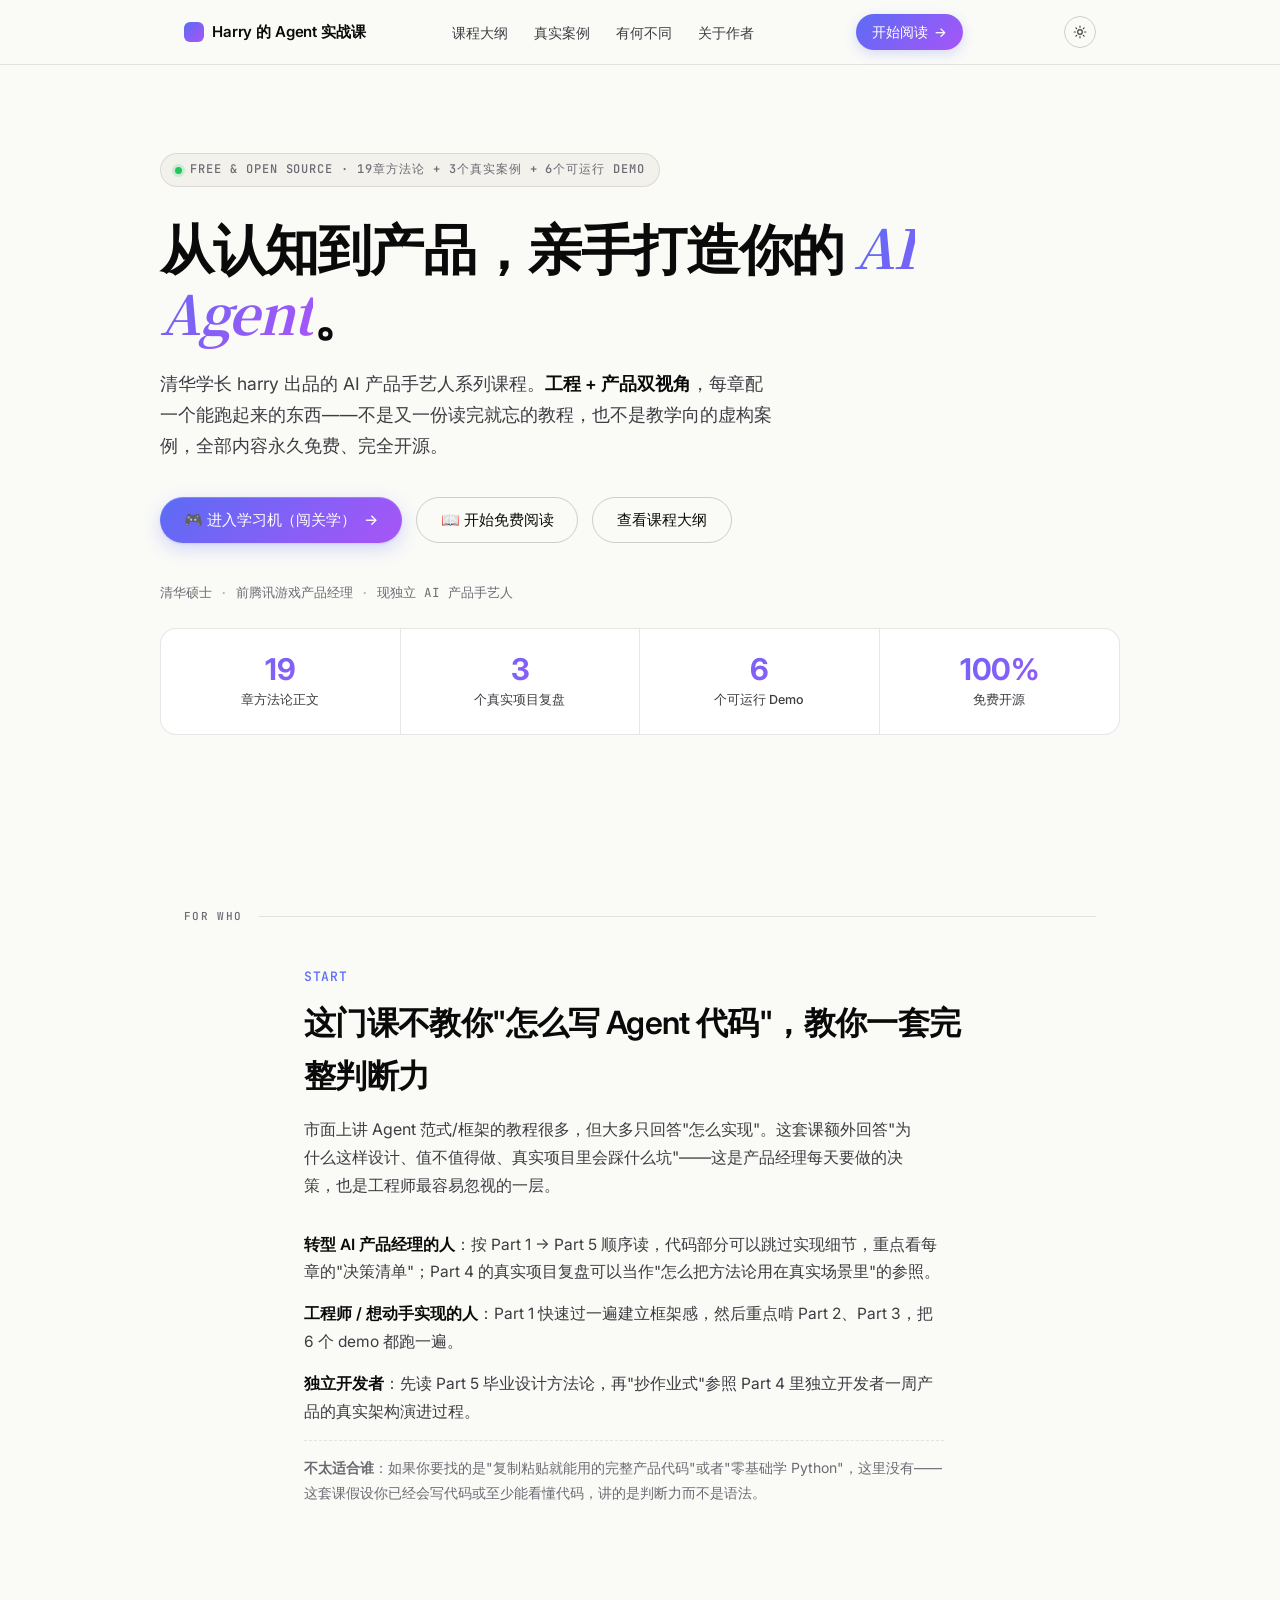
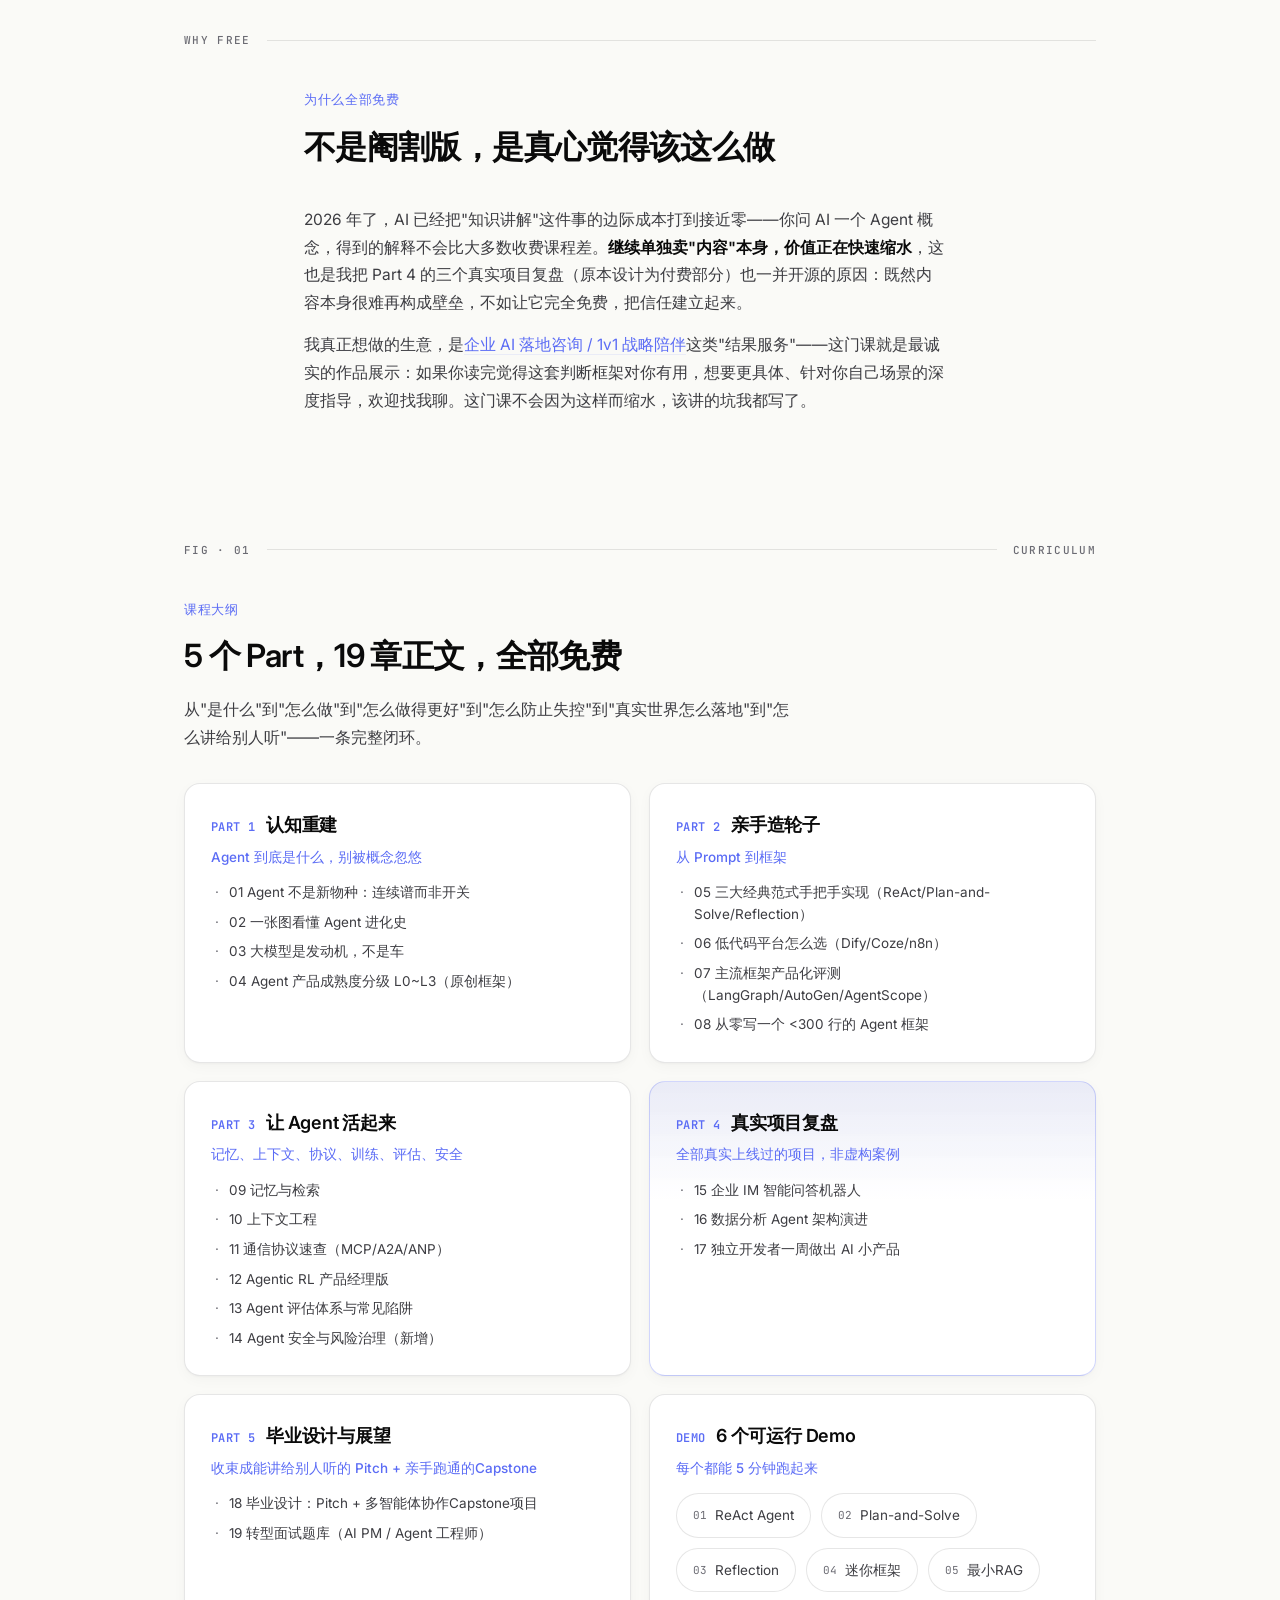
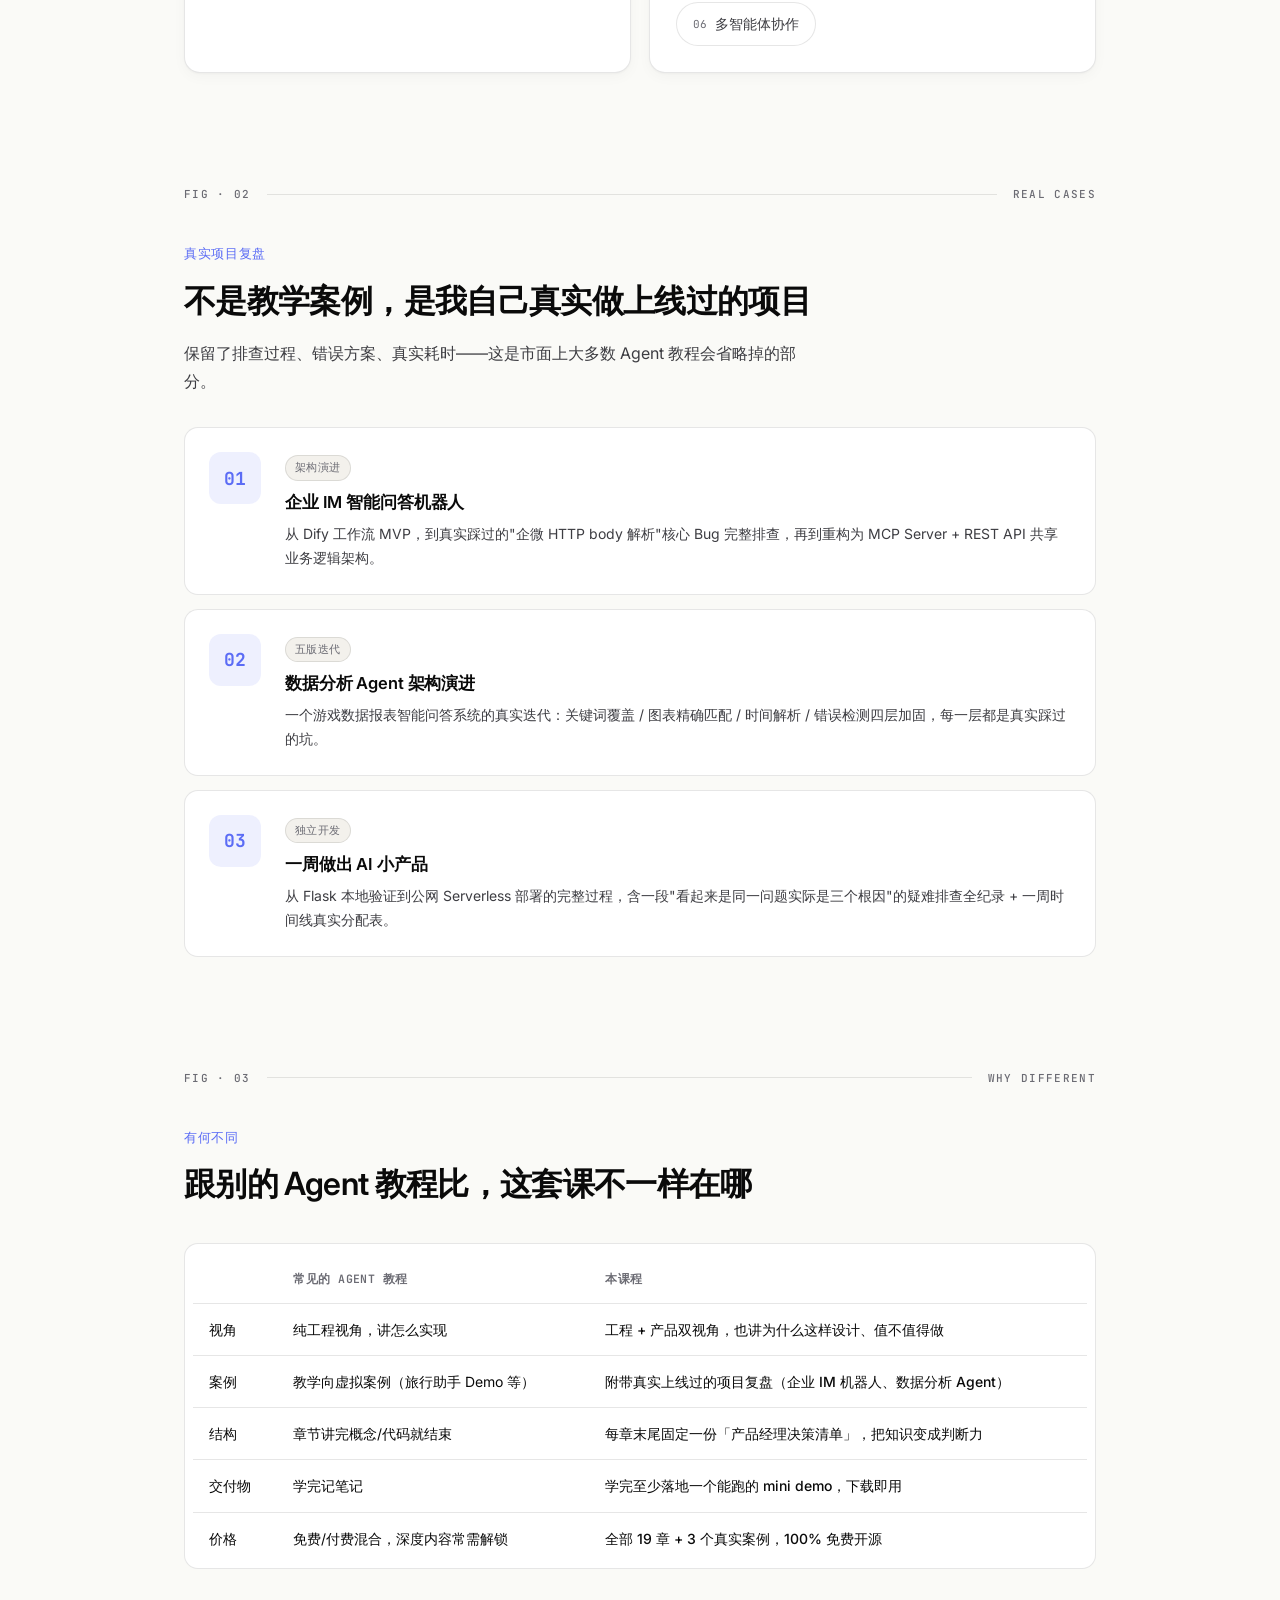
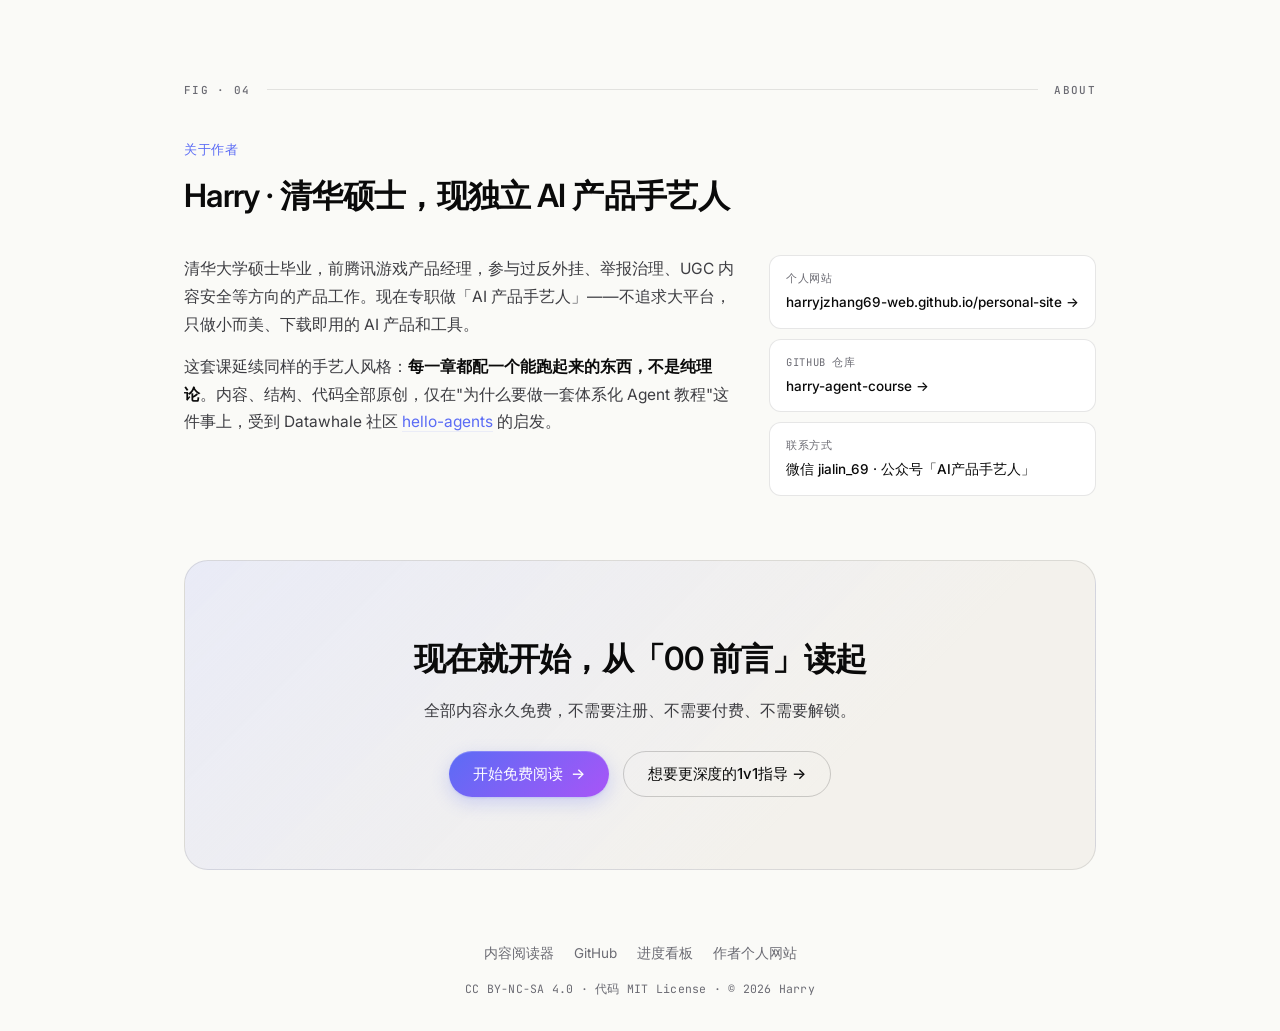
==== commit d572f9d2: "feat: add interactive learning app (学习机) - card-based learning + quiz gating + progress - build_cour" ====
--- a/index.html
+++ b/index.html
@@ -68,7 +68,8 @@
       清华学长 harry 出品的 AI 产品手艺人系列课程。<strong>工程 + 产品双视角</strong>，每章配一个能跑起来的东西——不是又一份读完就忘的教程，也不是教学向的虚构案例，全部内容永久免费、完全开源。
     </p>
     <div class="hero-cta">
-      <a href="./book.html#/" class="btn btn-primary">开始免费阅读 <span class="btn-arrow">→</span></a>
+      <a href="./app/" class="btn btn-primary">🎮 进入学习机（闯关学） <span class="btn-arrow">→</span></a>
+      <a href="./book.html#/" class="btn btn-ghost">📖 开始免费阅读</a>
       <a href="#curriculum" class="btn btn-ghost">查看课程大纲</a>
     </div>
     <div class="hero-credentials">
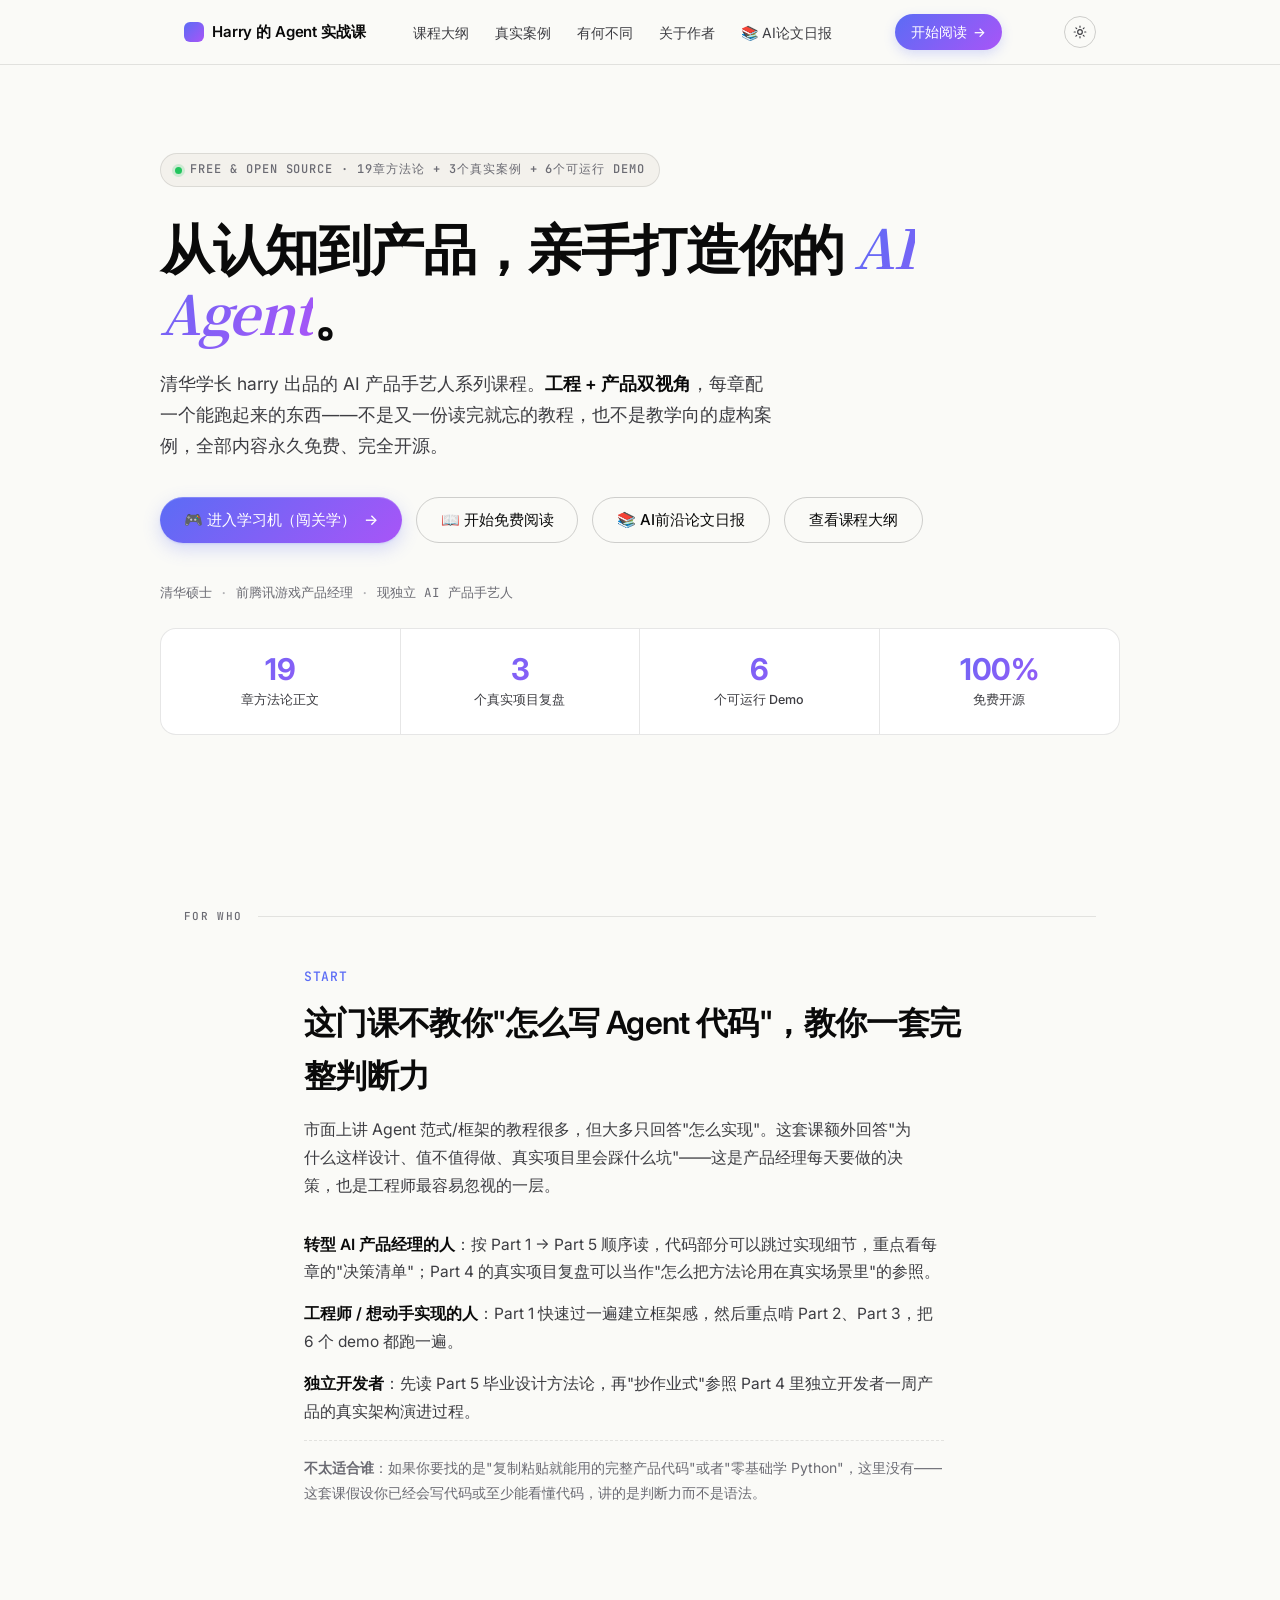
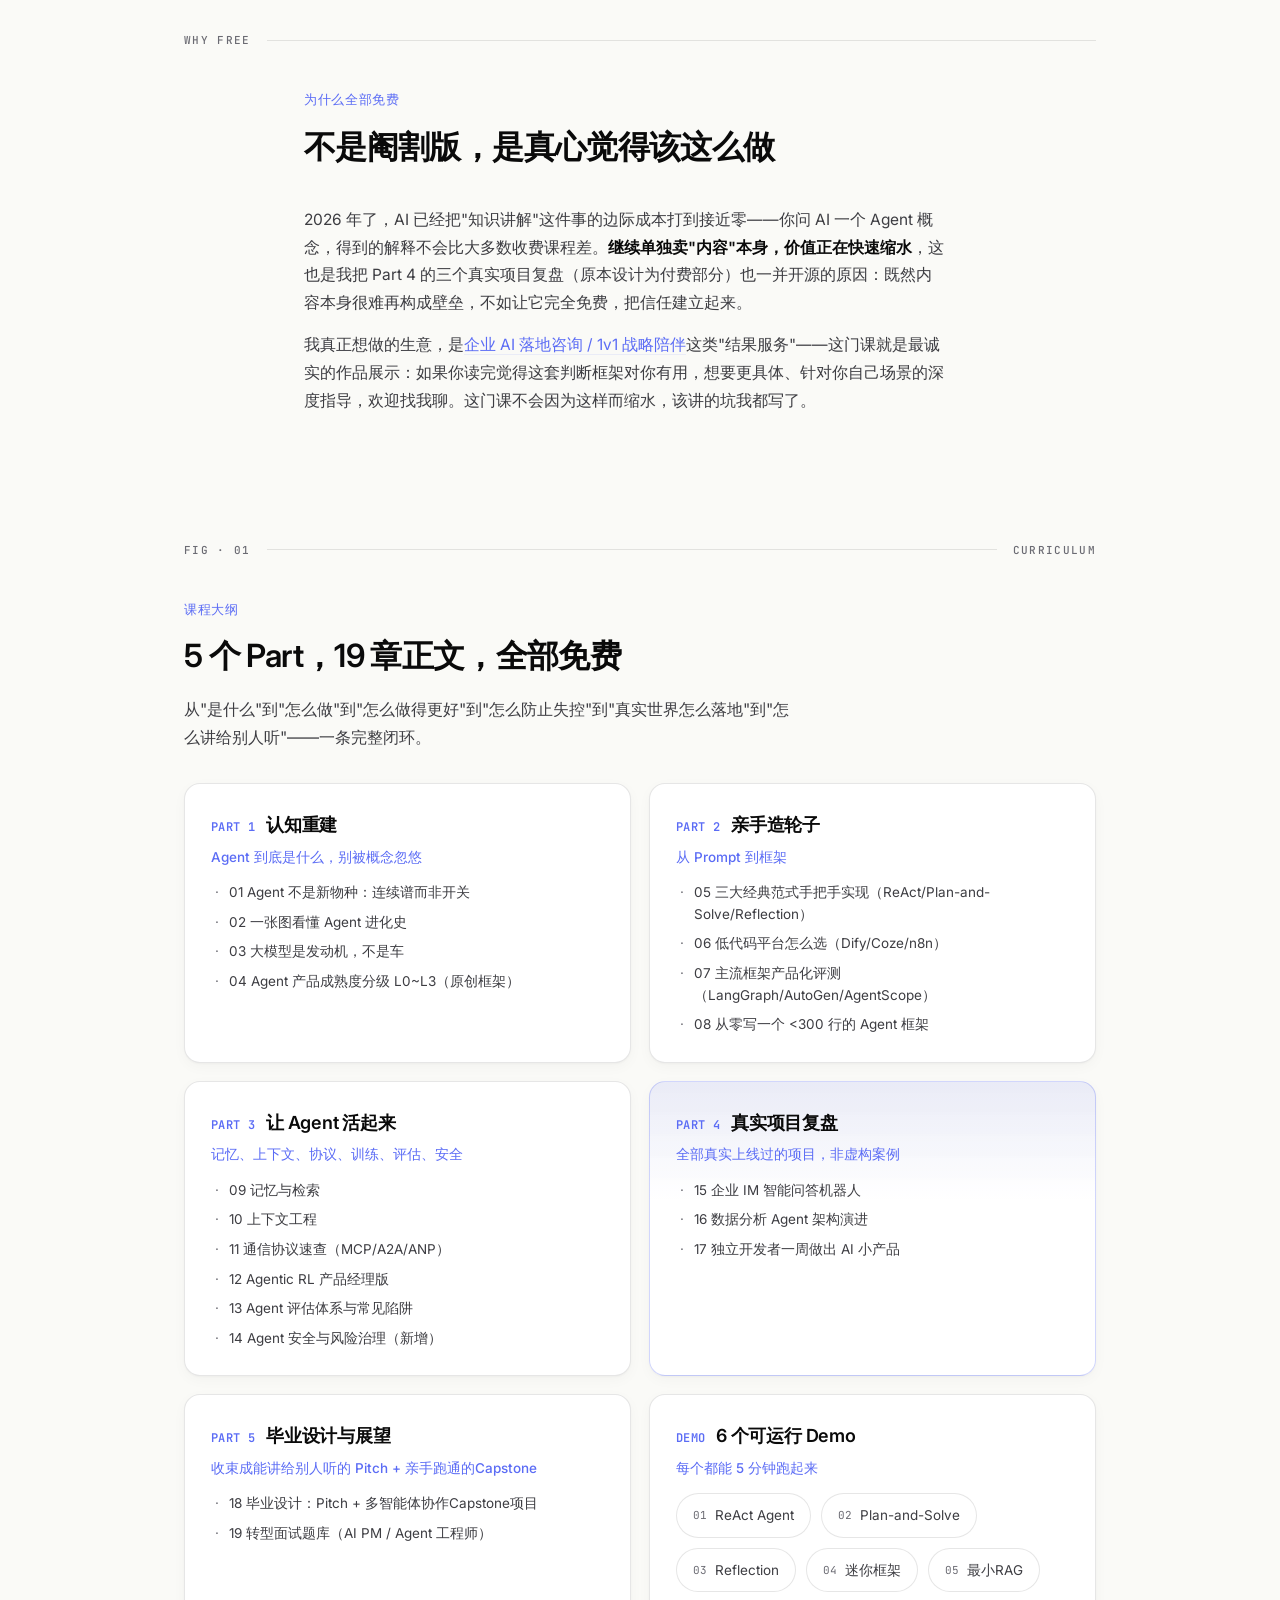
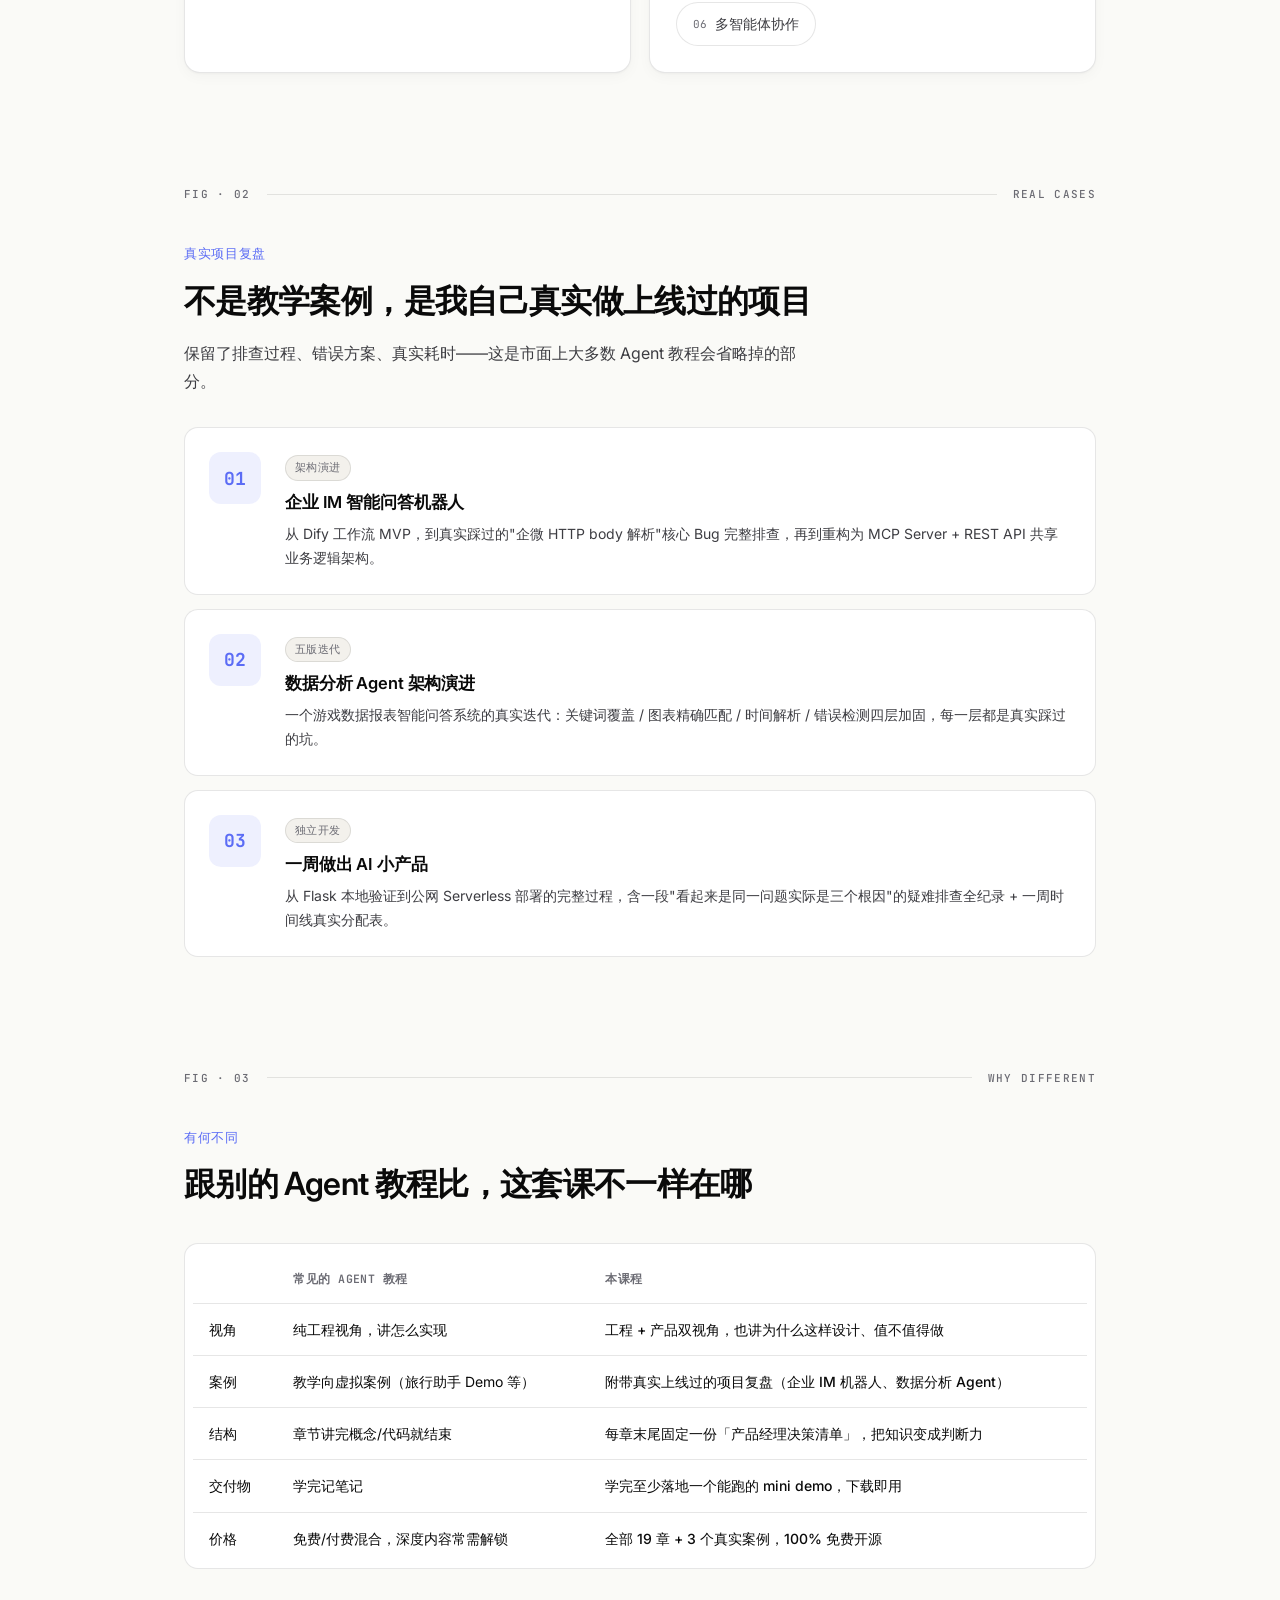
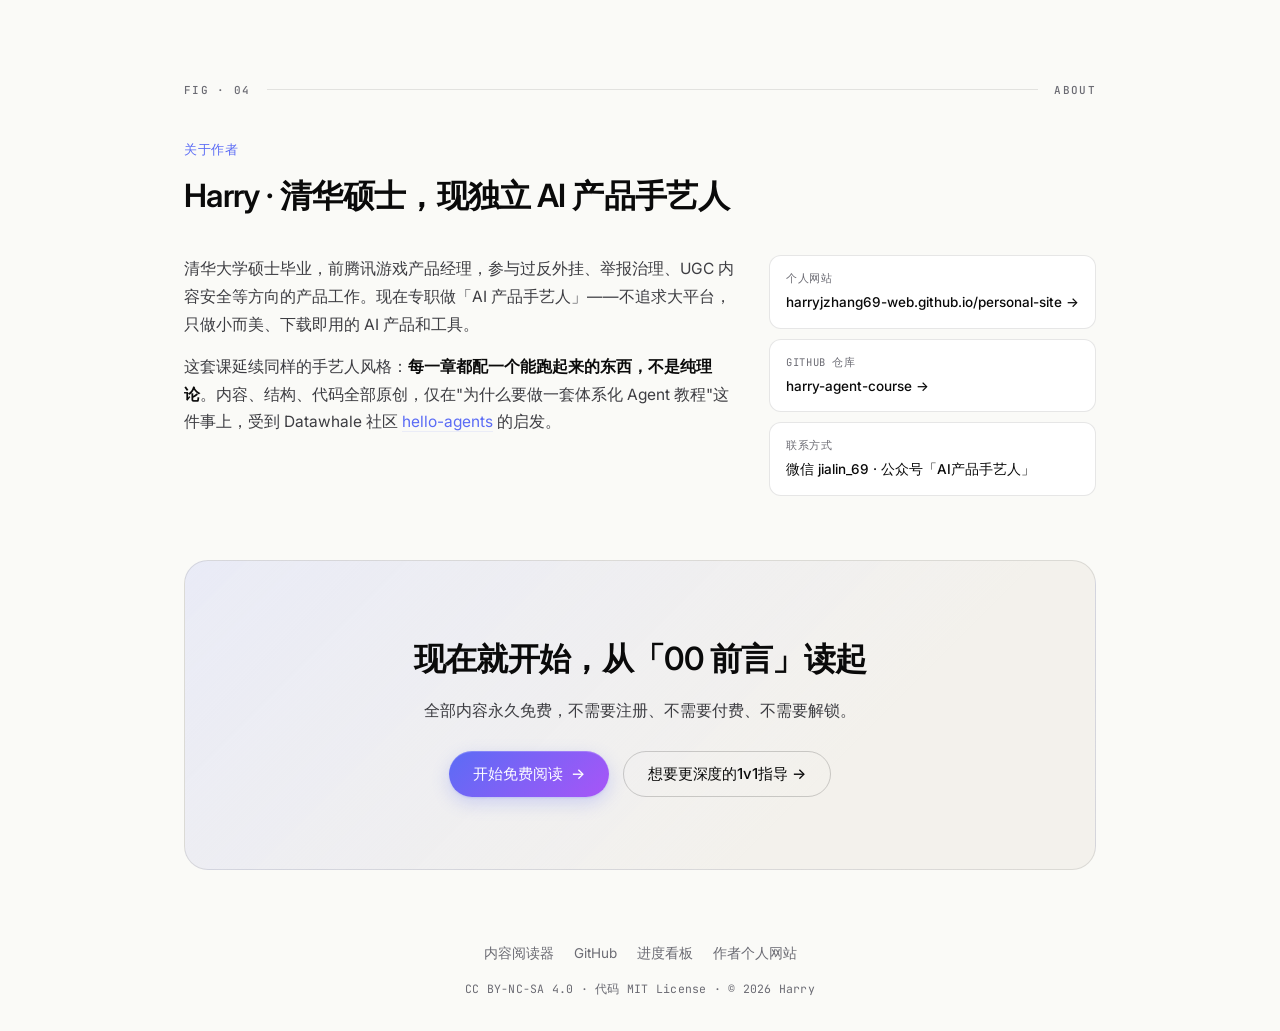
==== commit 4743d3b0: "feat: launch daily AI frontier papers digest (papers/) - Add papers/scripts/fetch_papers.py: daily p" ====
--- a/index.html
+++ b/index.html
@@ -49,6 +49,7 @@
       <a href="#cases">真实案例</a>
       <a href="#compare">有何不同</a>
       <a href="#about">关于作者</a>
+      <a href="./papers/index.html">📚 AI论文日报</a>
     </div>
     <a href="./book.html#/" class="topnav-cta">开始阅读 <span>→</span></a>
     <button class="theme-btn" onclick="toggleTheme()" aria-label="切换主题">
@@ -70,6 +71,7 @@
     <div class="hero-cta">
       <a href="./app/" class="btn btn-primary">🎮 进入学习机（闯关学） <span class="btn-arrow">→</span></a>
       <a href="./book.html#/" class="btn btn-ghost">📖 开始免费阅读</a>
+      <a href="./papers/index.html" class="btn btn-ghost">📚 AI前沿论文日报</a>
       <a href="#curriculum" class="btn btn-ghost">查看课程大纲</a>
     </div>
     <div class="hero-credentials">
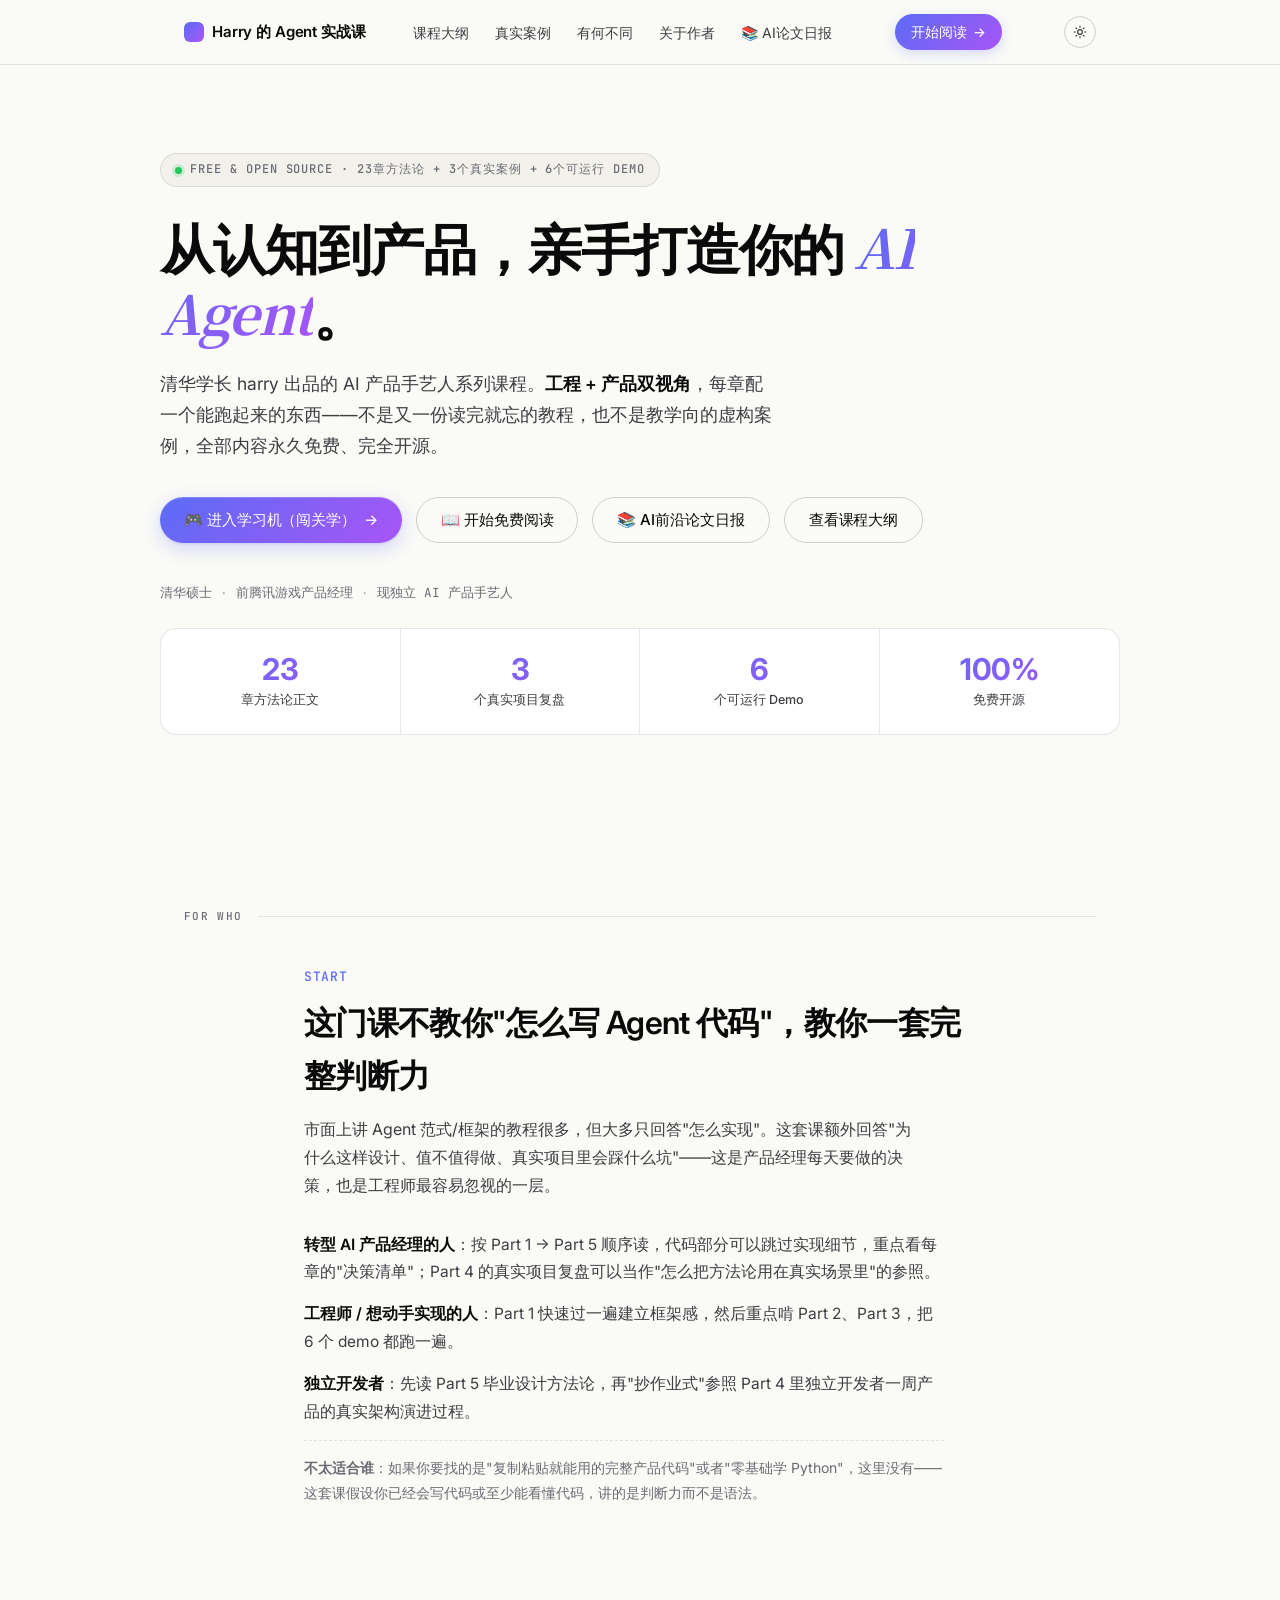
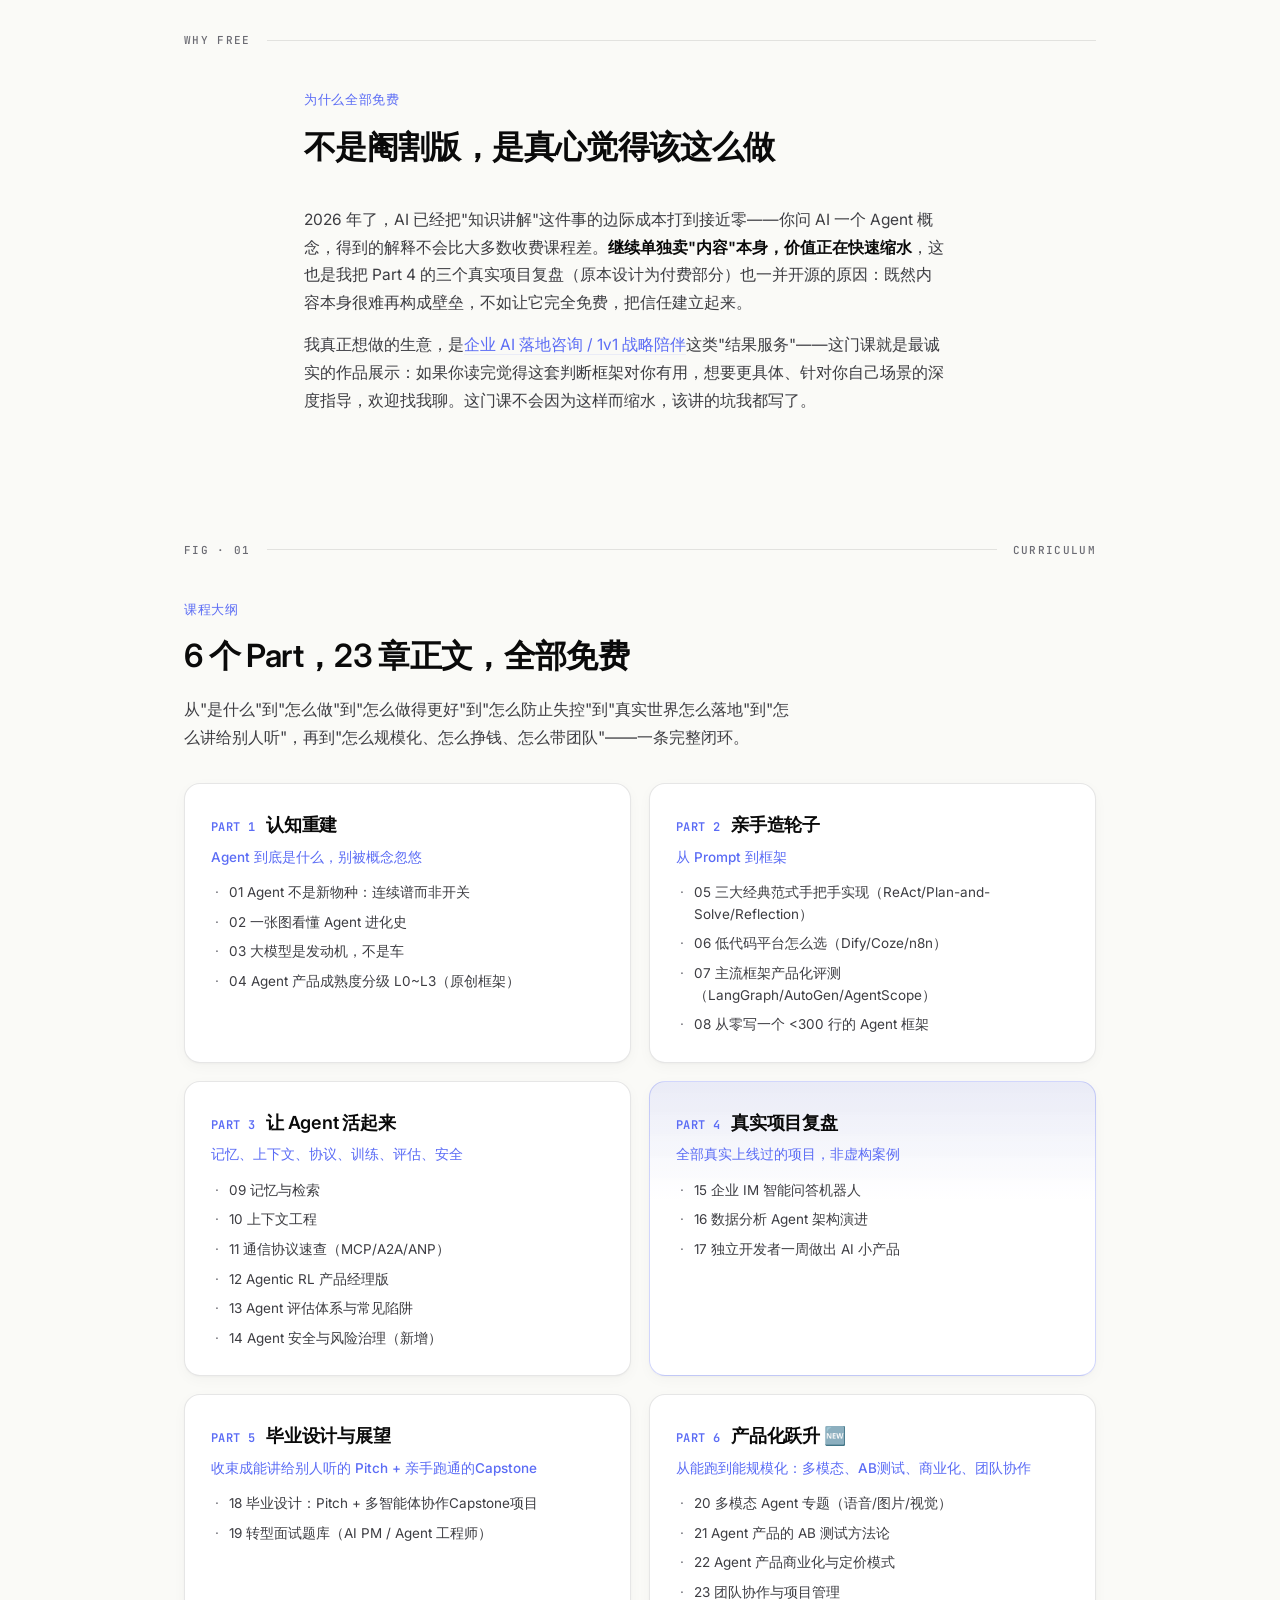
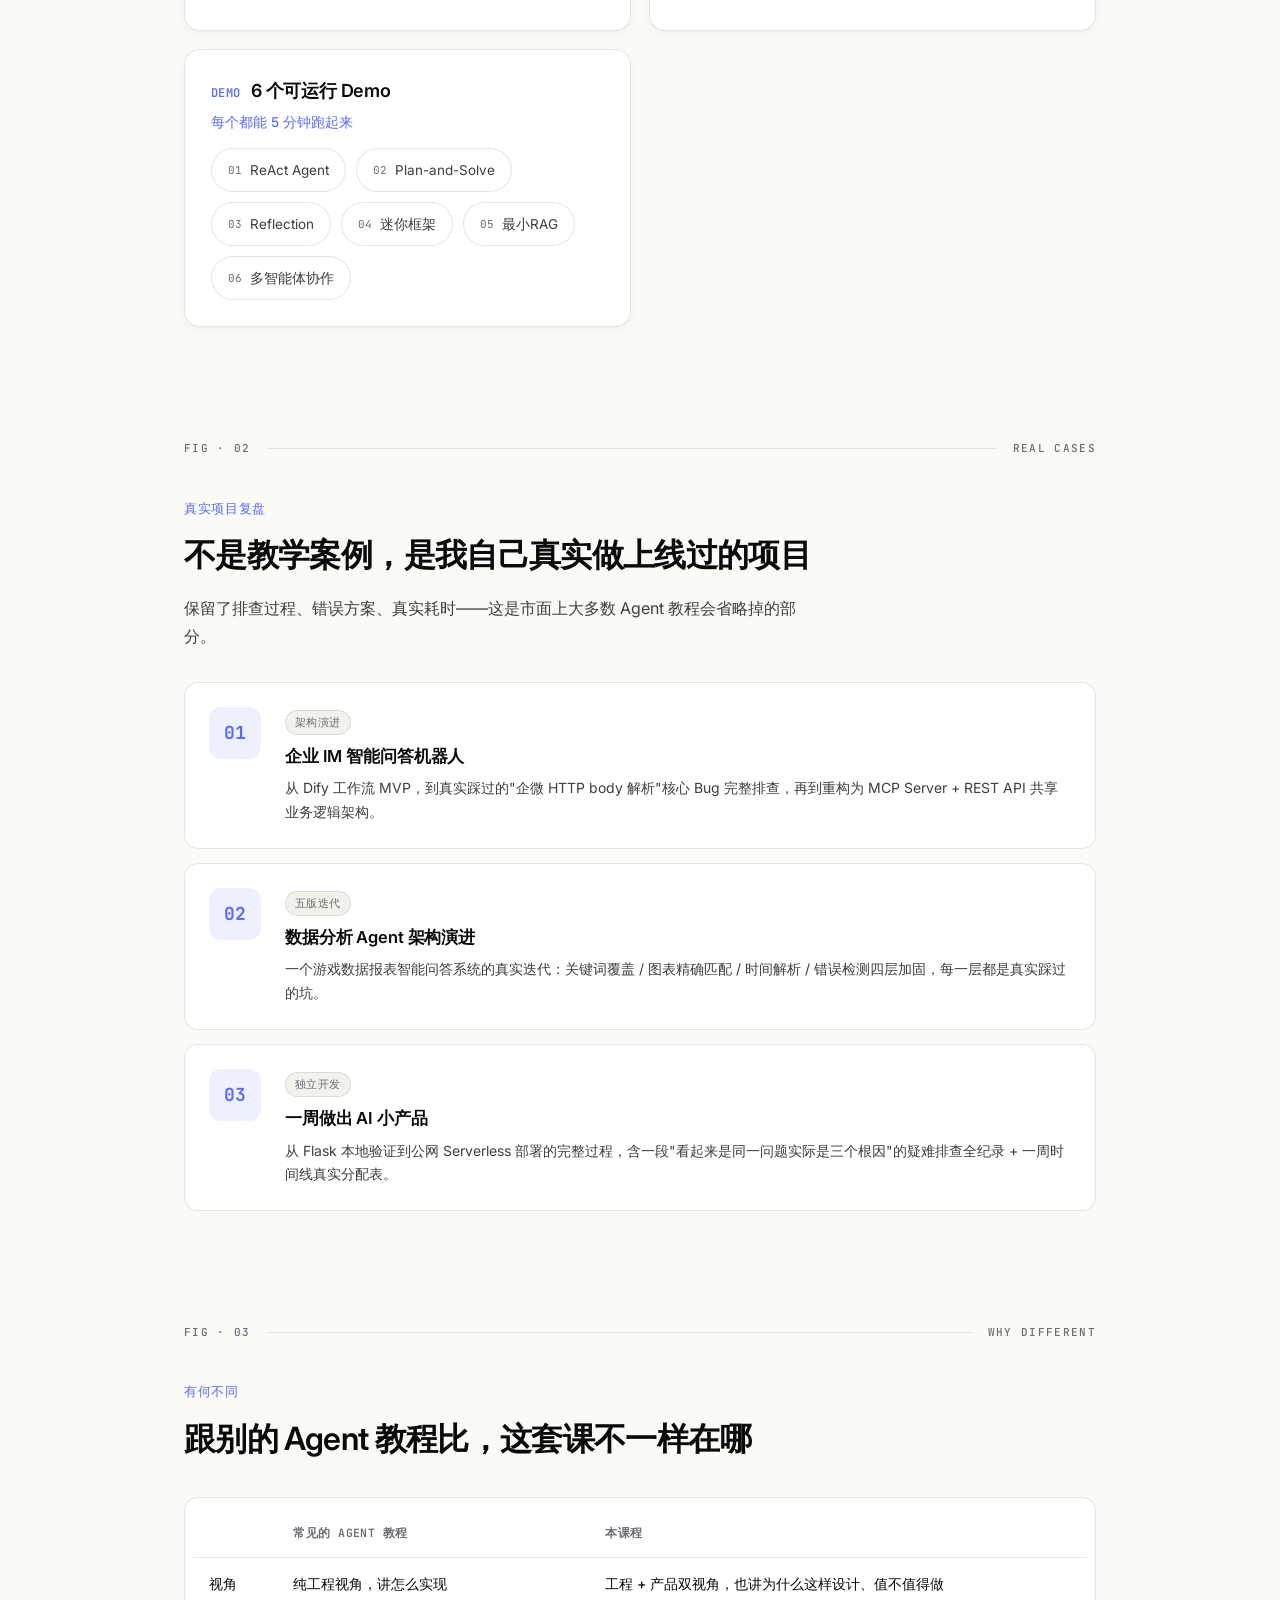
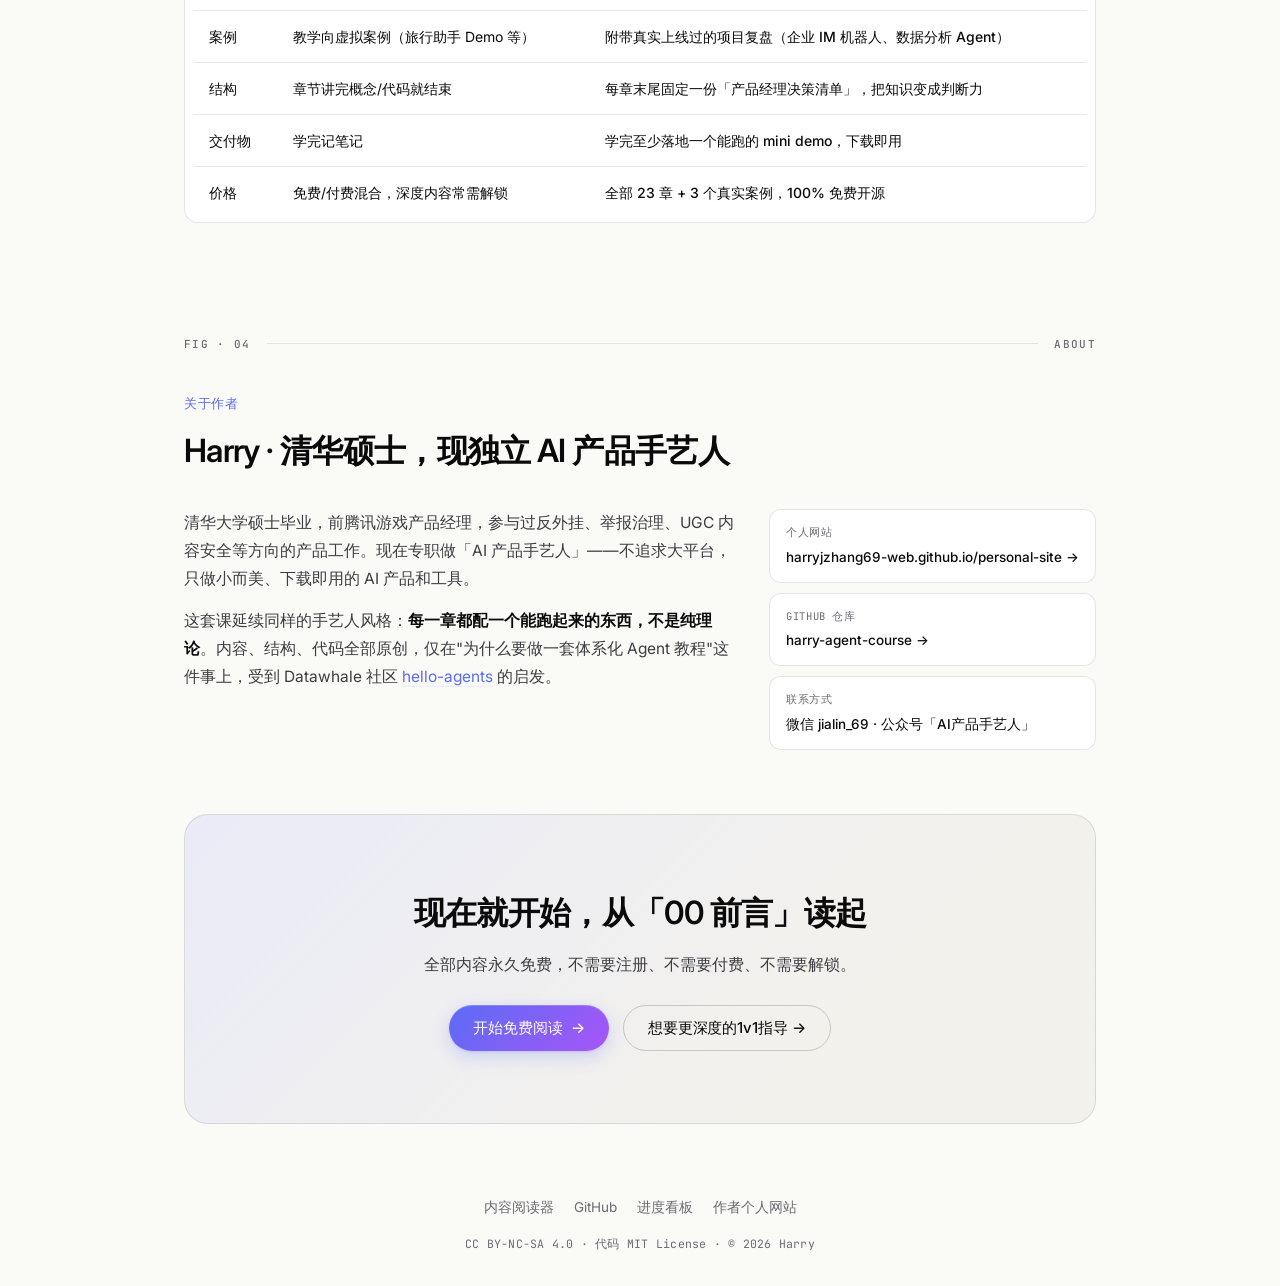
==== commit 7cfa8e01: "feat: add Part 6 - Productization Leap (4 new chapters, 20-23) - New Part 6 covering the 4 gaps iden" ====
--- a/index.html
+++ b/index.html
@@ -5,7 +5,7 @@
 <meta name="viewport" content="width=device-width, initial-scale=1.0" />
 
 <title>Harry 的 Agent 实战课 · 从认知到产品，亲手打造你的 AI Agent</title>
-<meta name="description" content="清华学长harry出品·AI产品手艺人系列课程：19章方法论 + 3个真实项目复盘 + 6个可运行Demo + 每章5道自测题，全部内容永久免费开源。工程+产品双视角，每章配一个能跑起来的东西。" />
+<meta name="description" content="清华学长harry出品·AI产品手艺人系列课程：23章方法论 + 3个真实项目复盘 + 6个可运行Demo + 每章5道自测题，全部内容永久免费开源。工程+产品双视角，每章配一个能跑起来的东西。" />
 <meta name="keywords" content="AI Agent 教程, Agent 实战课, AI 产品经理转型, ReAct, LangGraph, MCP协议, Agent产品成熟度, Dify教程, Agent开源课程" />
 <meta name="author" content="Harry Zhang" />
 
@@ -20,7 +20,7 @@
 
 <meta property="og:type" content="website" />
 <meta property="og:title" content="Harry 的 Agent 实战课 · 从认知到产品打造你的 AI Agent" />
-<meta property="og:description" content="19章方法论 + 3个真实项目复盘 + 6个可运行Demo，全部永久免费开源。" />
+<meta property="og:description" content="23章方法论 + 3个真实项目复盘 + 6个可运行Demo，全部永久免费开源。" />
 <meta property="og:url" content="https://harryjzhang69-web.github.io/harry-agent-course/" />
 <meta property="og:locale" content="zh_CN" />
 <meta name="twitter:card" content="summary_large_image" />
@@ -30,7 +30,7 @@
   "@context": "https://schema.org",
   "@type": "Course",
   "name": "Harry 的 Agent 实战课",
-  "description": "从认知到产品，亲手打造你的 AI Agent。19章方法论+3个真实项目复盘+6个可运行Demo，全部免费开源。",
+  "description": "从认知到产品，亲手打造你的 AI Agent。23章方法论+3个真实项目复盘+6个可运行Demo，全部免费开源。",
   "provider": { "@type": "Person", "name": "Harry Zhang", "sameAs": "https://github.com/harryjzhang69-web" },
   "isAccessibleForFree": true
 }
@@ -63,7 +63,7 @@
 
   <!-- ============= HERO ============= -->
   <header class="hero container">
-    <div class="hero-tag"><span class="dot"></span>FREE & OPEN SOURCE · 19章方法论 + 3个真实案例 + 6个可运行 Demo</div>
+    <div class="hero-tag"><span class="dot"></span>FREE & OPEN SOURCE · 23章方法论 + 3个真实案例 + 6个可运行 Demo</div>
     <h1 class="hero-title">从认知到产品，亲手打造你的 <span class="hl">AI Agent</span>。</h1>
     <p class="hero-sub">
       清华学长 harry 出品的 AI 产品手艺人系列课程。<strong>工程 + 产品双视角</strong>，每章配一个能跑起来的东西——不是又一份读完就忘的教程，也不是教学向的虚构案例，全部内容永久免费、完全开源。
@@ -81,7 +81,7 @@
     </div>
 
     <div class="metrics-grid">
-      <div class="metric"><strong>19</strong><span class="metric-label">章方法论正文</span></div>
+      <div class="metric"><strong>23</strong><span class="metric-label">章方法论正文</span></div>
       <div class="metric"><strong>3</strong><span class="metric-label">个真实项目复盘</span></div>
       <div class="metric"><strong>6</strong><span class="metric-label">个可运行 Demo</span></div>
       <div class="metric"><strong>100%</strong><span class="metric-label">免费开源</span></div>
@@ -122,8 +122,8 @@
   <section class="block">
     <div class="block-head">
       <span class="block-num">课程大纲</span>
-      <h2>5 个 Part，19 章正文，全部免费</h2>
-      <p class="block-intro">从"是什么"到"怎么做"到"怎么做得更好"到"怎么防止失控"到"真实世界怎么落地"到"怎么讲给别人听"——一条完整闭环。</p>
+      <h2>6 个 Part，23 章正文，全部免费</h2>
+      <p class="block-intro">从"是什么"到"怎么做"到"怎么做得更好"到"怎么防止失控"到"真实世界怎么落地"到"怎么讲给别人听"，再到"怎么规模化、怎么挣钱、怎么带团队"——一条完整闭环。</p>
     </div>
 
     <div class="curriculum-grid">
@@ -178,6 +178,17 @@
         <ul class="curr-list">
           <li>18 毕业设计：Pitch + 多智能体协作Capstone项目</li>
           <li>19 转型面试题库（AI PM / Agent 工程师）</li>
+        </ul>
+      </div>
+
+      <div class="curr-card">
+        <div class="curr-card-head"><span class="curr-num">PART 6</span><h3>产品化跃升 🆕</h3></div>
+        <span class="curr-card-tag">从能跑到能规模化：多模态、AB测试、商业化、团队协作</span>
+        <ul class="curr-list">
+          <li>20 多模态 Agent 专题（语音/图片/视觉）</li>
+          <li>21 Agent 产品的 AB 测试方法论</li>
+          <li>22 Agent 产品商业化与定价模式</li>
+          <li>23 团队协作与项目管理</li>
         </ul>
       </div>
 
@@ -247,7 +258,7 @@
           <tr><td>案例</td><td>教学向虚拟案例（旅行助手 Demo 等）</td><td class="col-us">附带真实上线过的项目复盘（企业 IM 机器人、数据分析 Agent）</td></tr>
           <tr><td>结构</td><td>章节讲完概念/代码就结束</td><td class="col-us">每章末尾固定一份「产品经理决策清单」，把知识变成判断力</td></tr>
           <tr><td>交付物</td><td>学完记笔记</td><td class="col-us">学完至少落地一个能跑的 mini demo，下载即用</td></tr>
-          <tr><td>价格</td><td>免费/付费混合，深度内容常需解锁</td><td class="col-us">全部 19 章 + 3 个真实案例，100% 免费开源</td></tr>
+          <tr><td>价格</td><td>免费/付费混合，深度内容常需解锁</td><td class="col-us">全部 23 章 + 3 个真实案例，100% 免费开源</td></tr>
         </tbody>
       </table>
     </div>
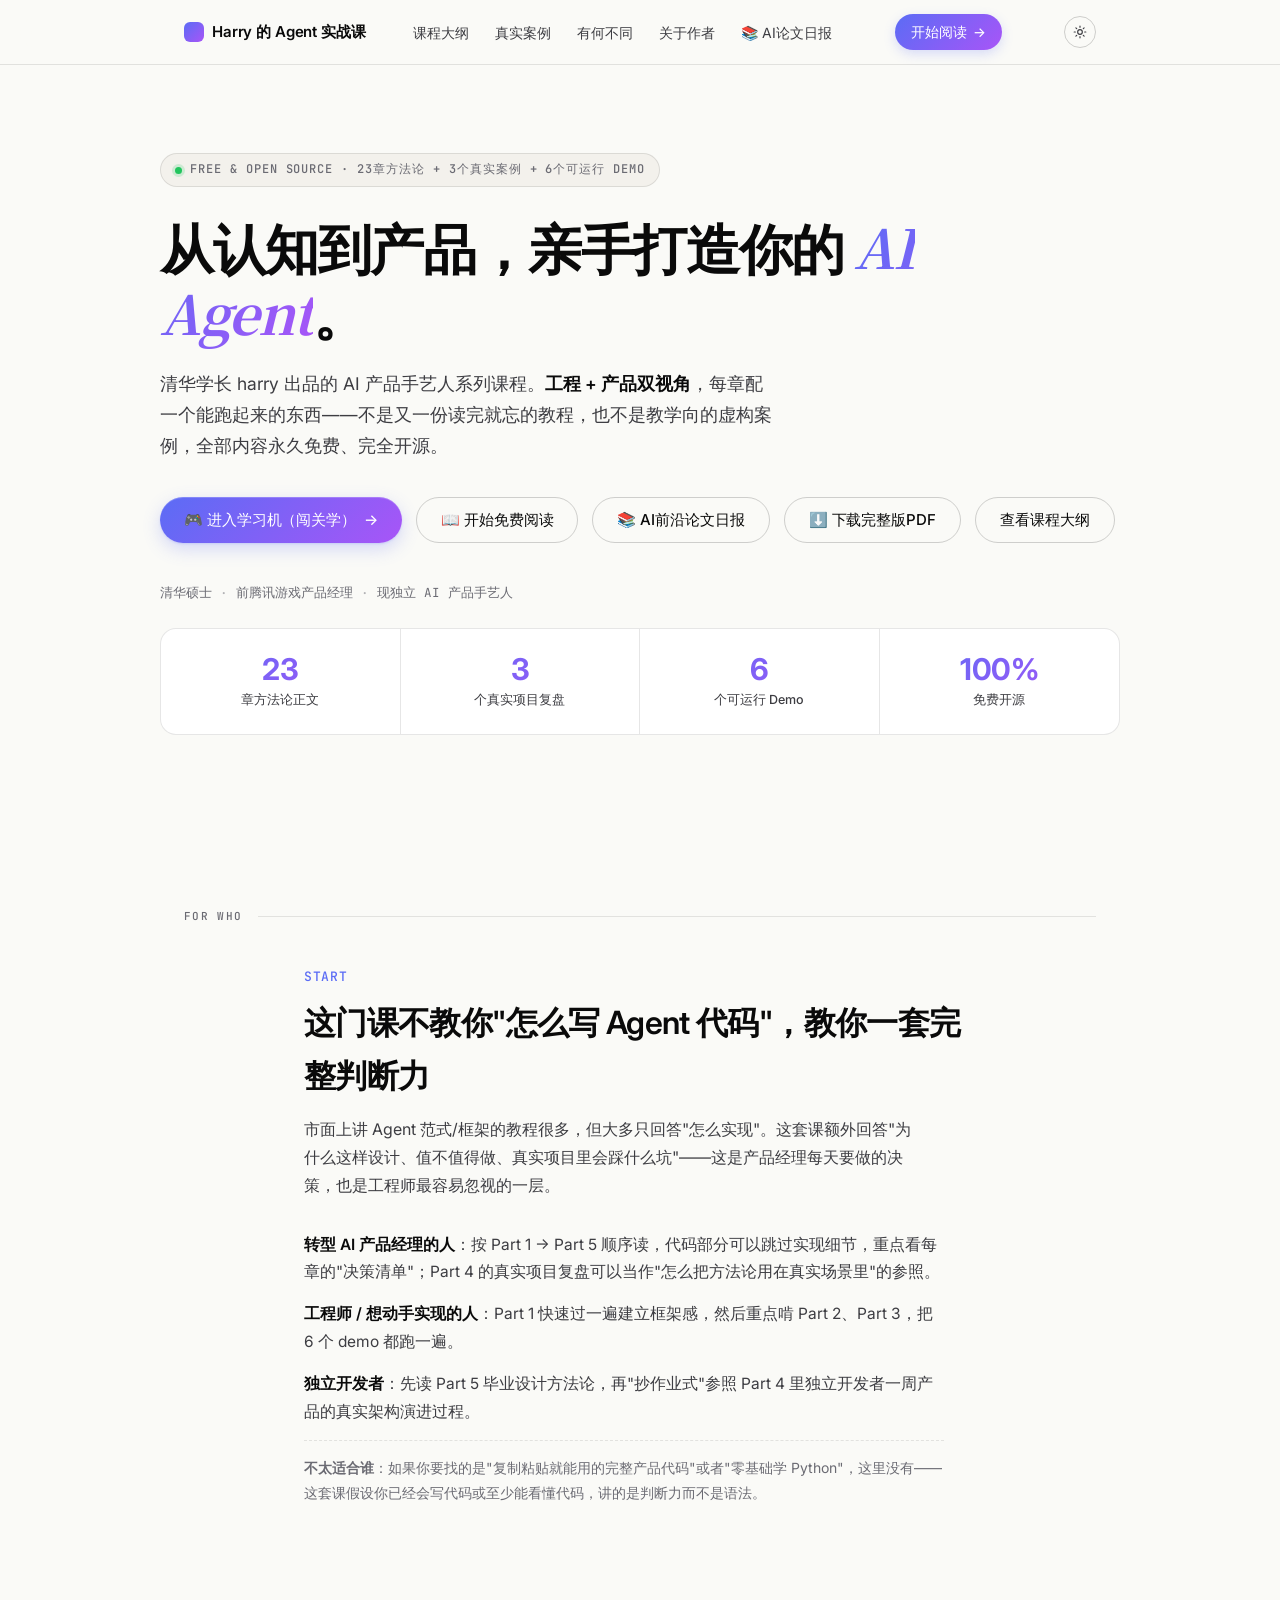
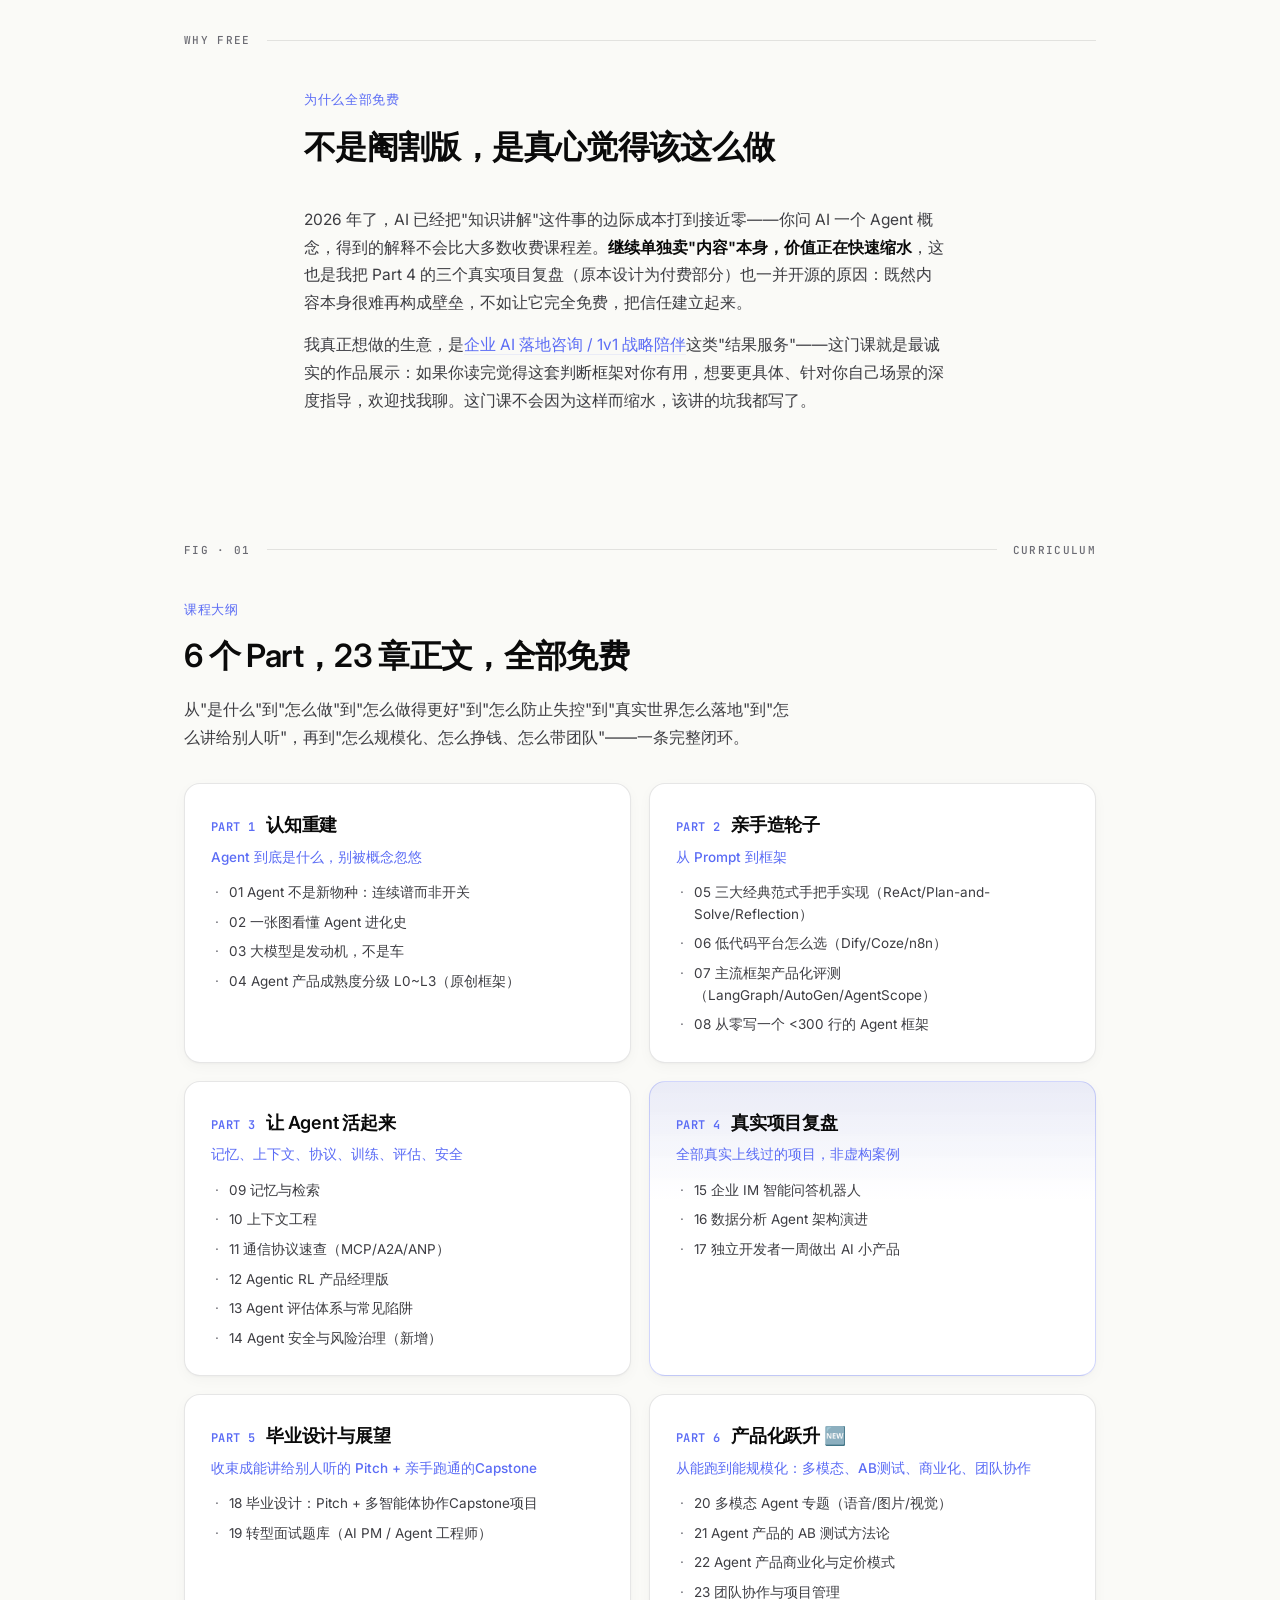
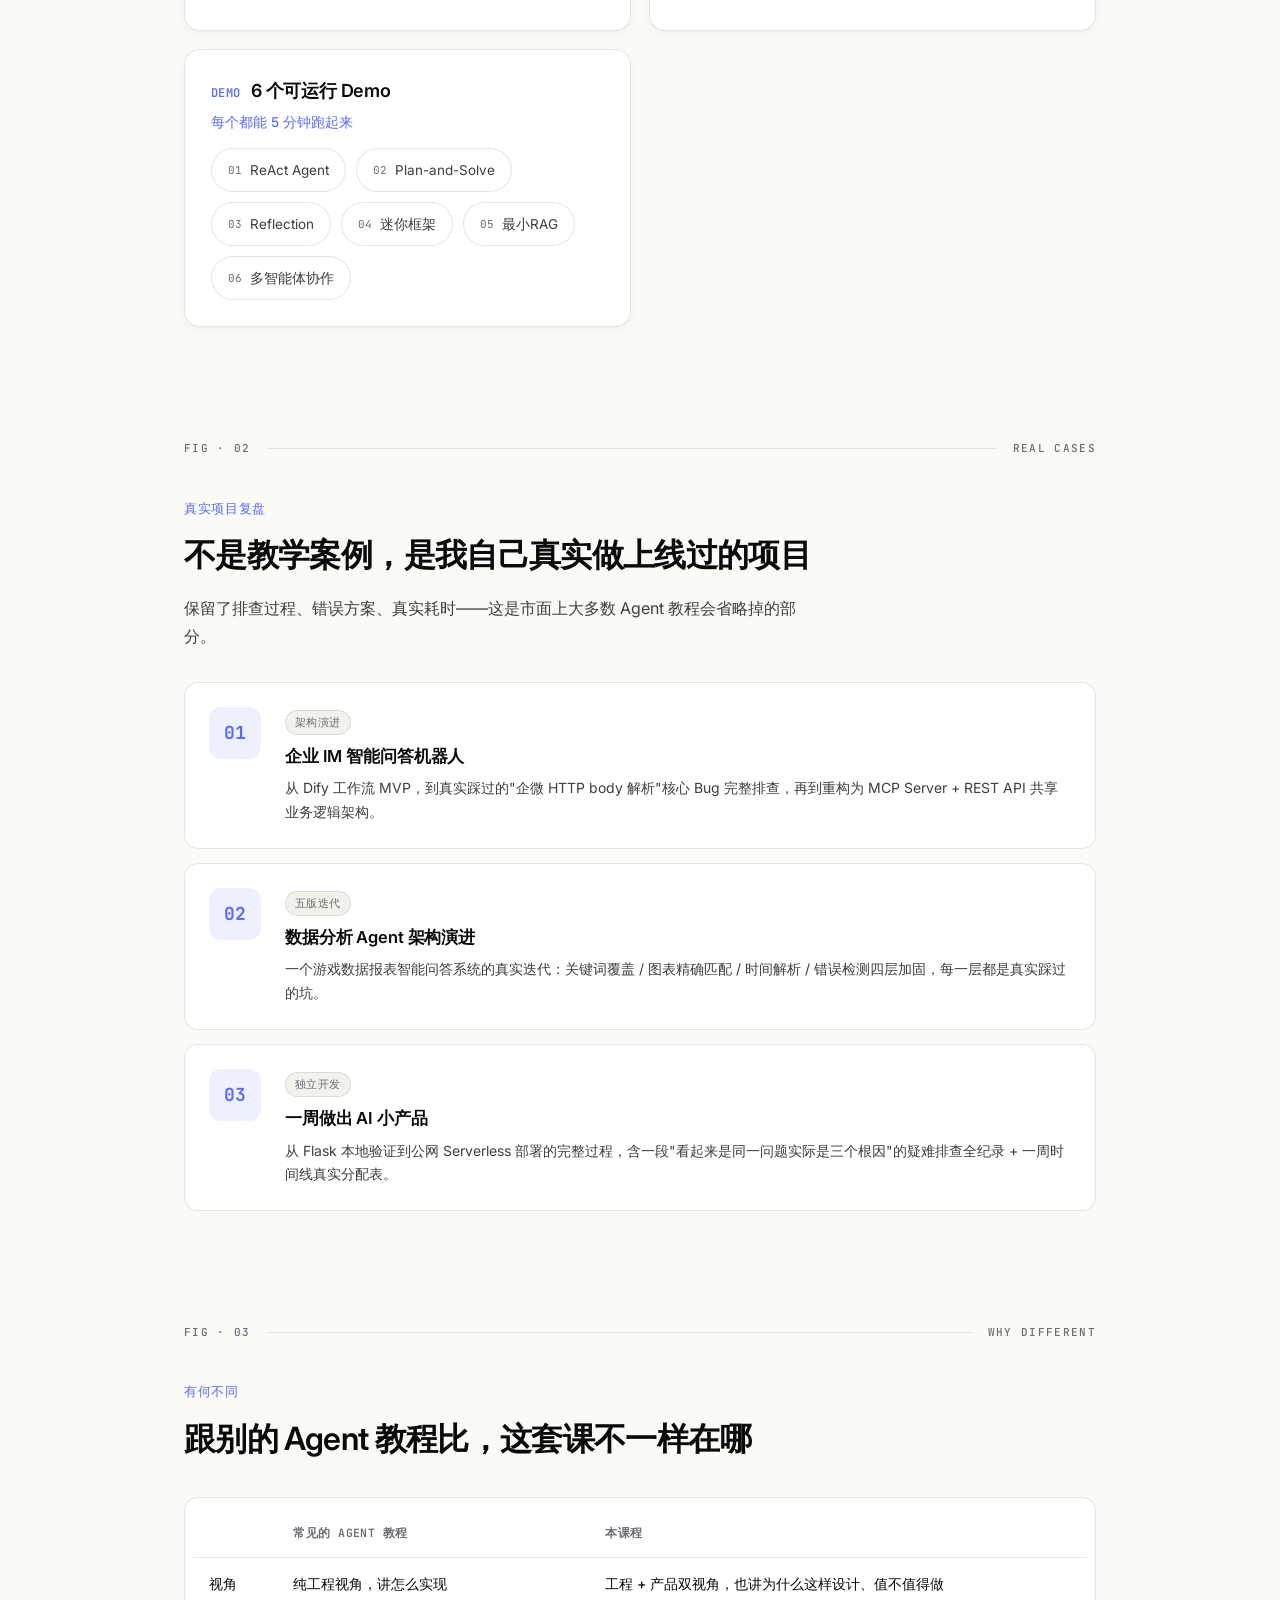
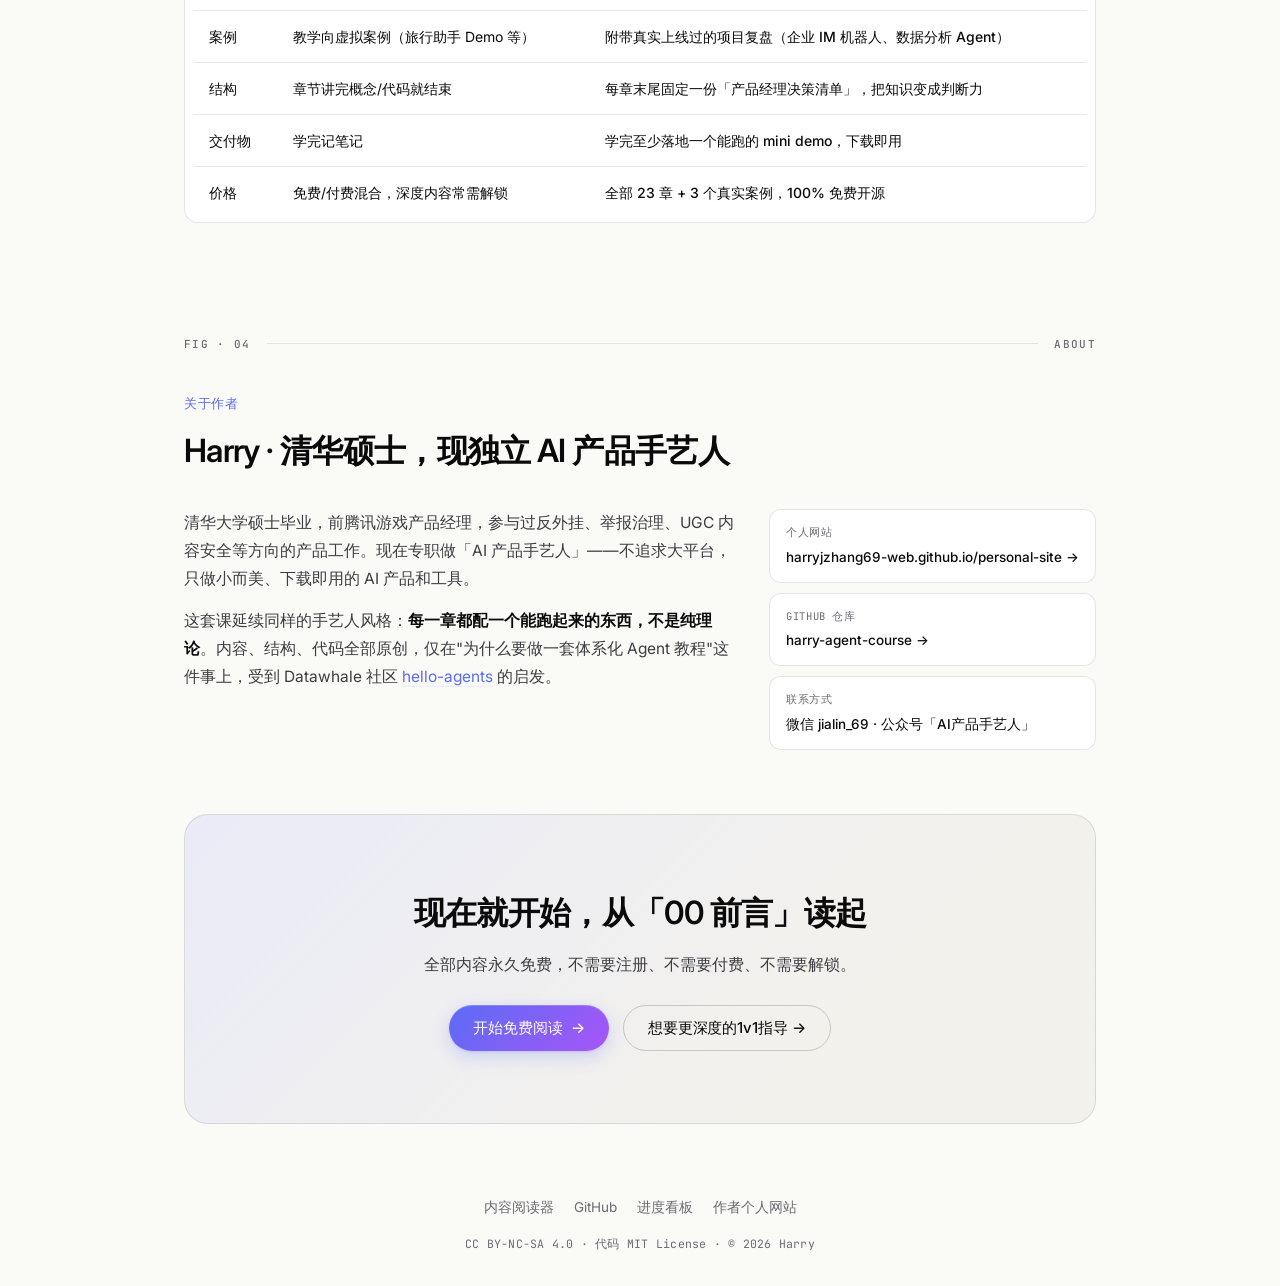
==== commit d048087f: "feat: add downloadable full-course PDF (inspired by hello-agents watermarked PDF) - Generate a 202-p" ====
--- a/index.html
+++ b/index.html
@@ -72,6 +72,7 @@
       <a href="./app/" class="btn btn-primary">🎮 进入学习机（闯关学） <span class="btn-arrow">→</span></a>
       <a href="./book.html#/" class="btn btn-ghost">📖 开始免费阅读</a>
       <a href="./papers/index.html" class="btn btn-ghost">📚 AI前沿论文日报</a>
+      <a href="./downloads/Harry%E7%9A%84Agent%E5%AE%9E%E6%88%98%E8%AF%BE-%E5%AE%8C%E6%95%B4%E7%89%88.pdf" class="btn btn-ghost">⬇️ 下载完整版PDF</a>
       <a href="#curriculum" class="btn btn-ghost">查看课程大纲</a>
     </div>
     <div class="hero-credentials">
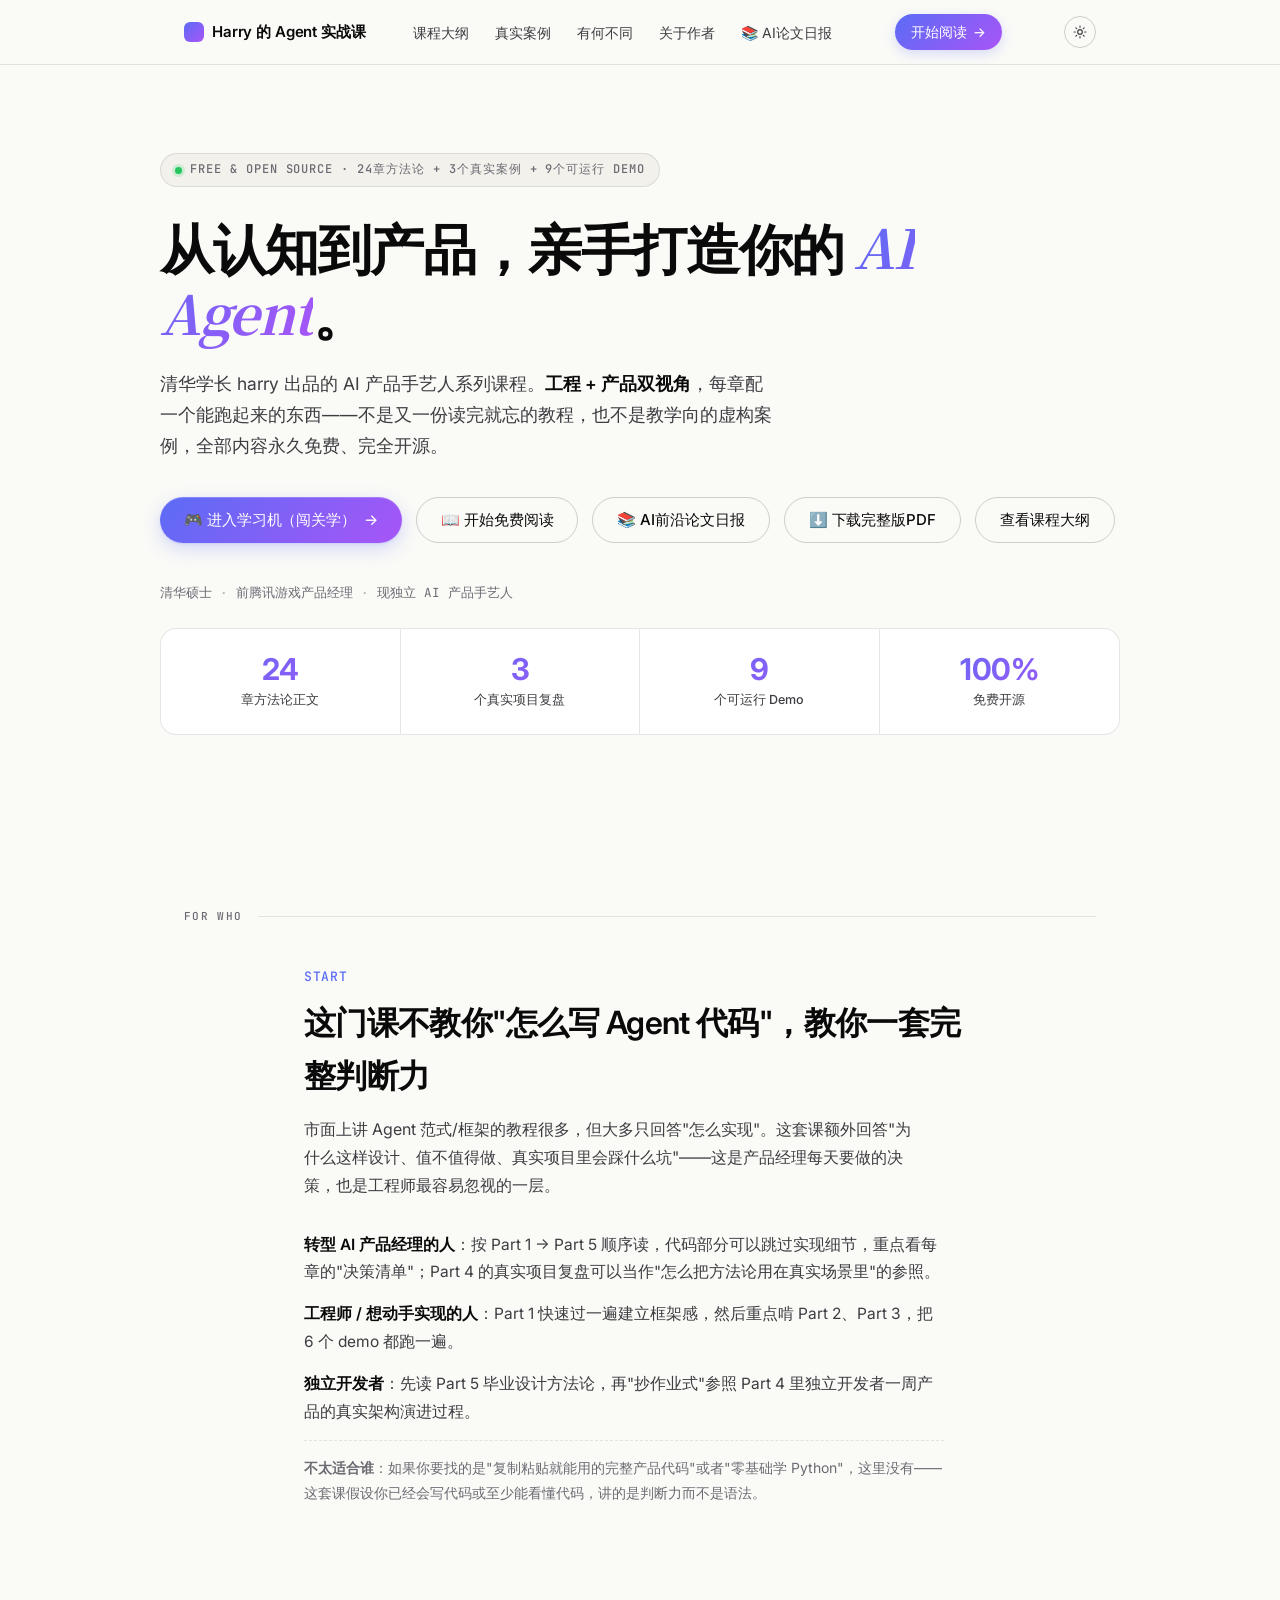
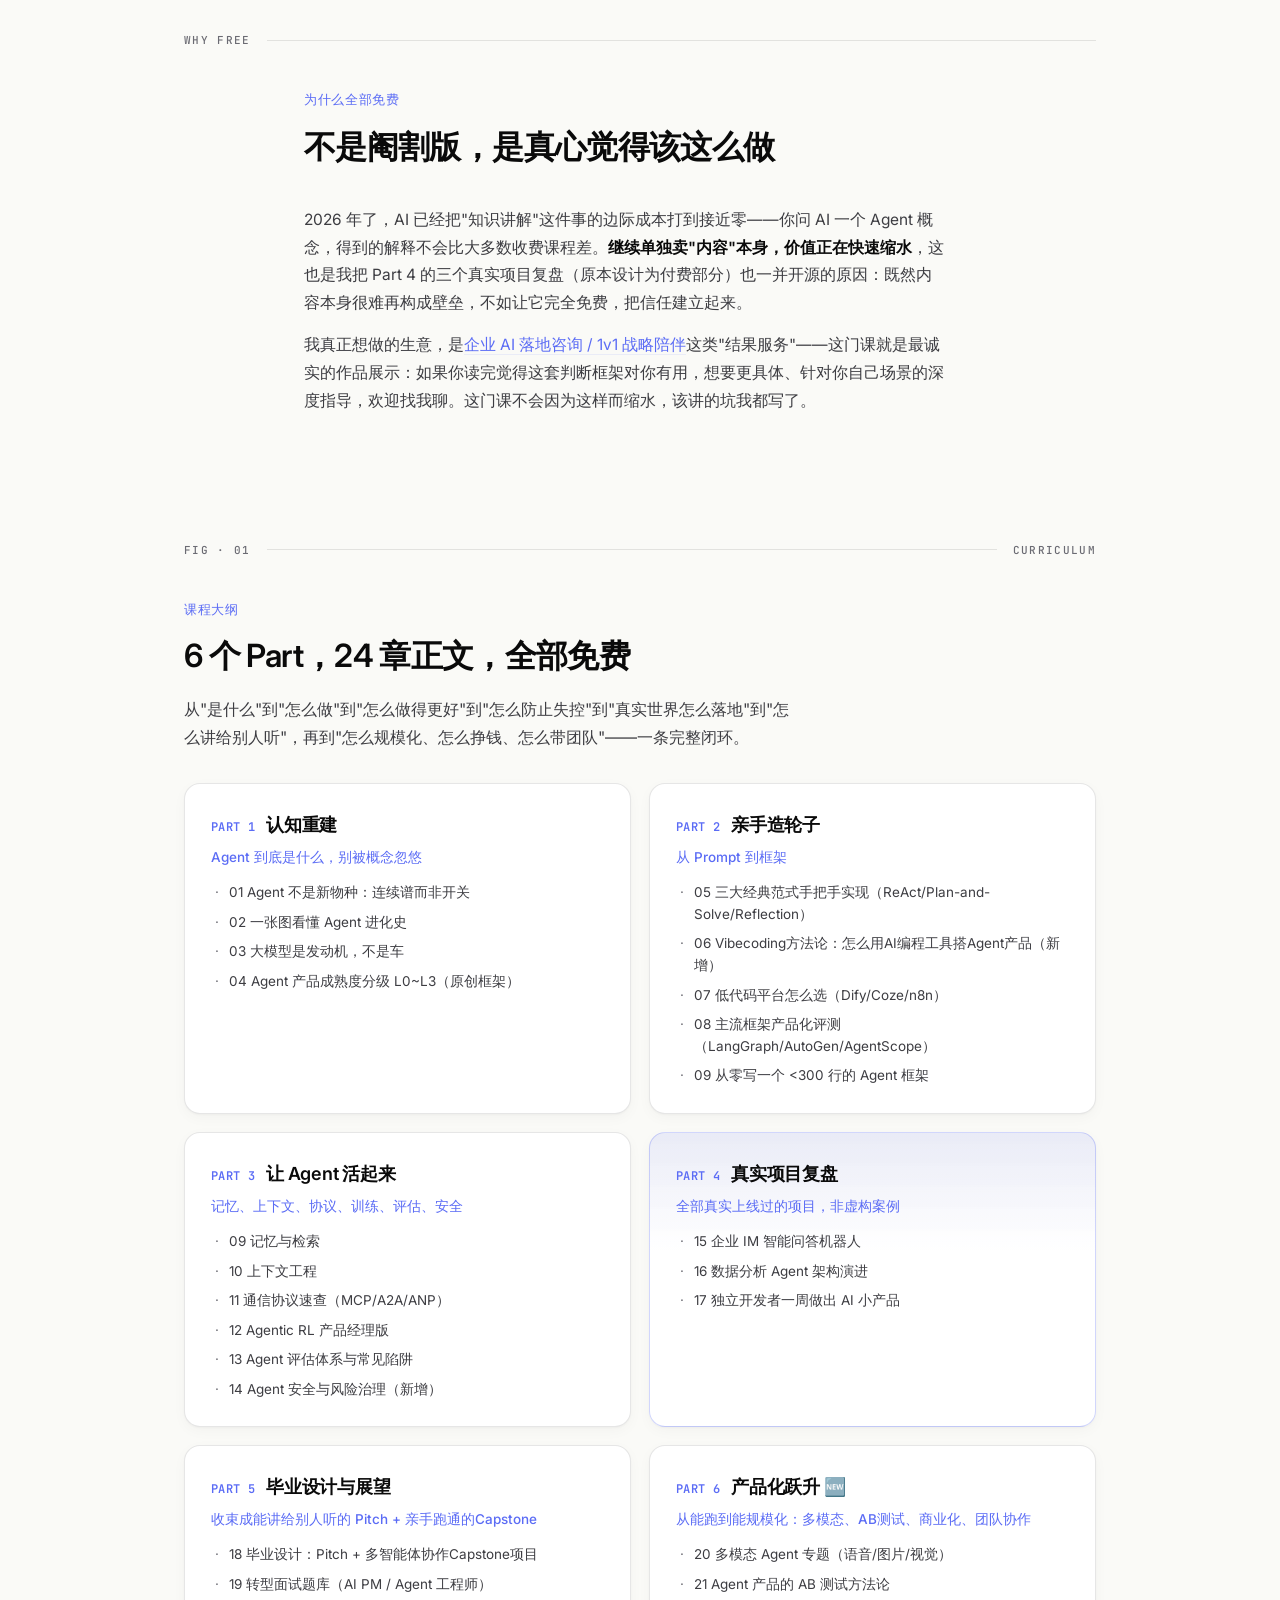
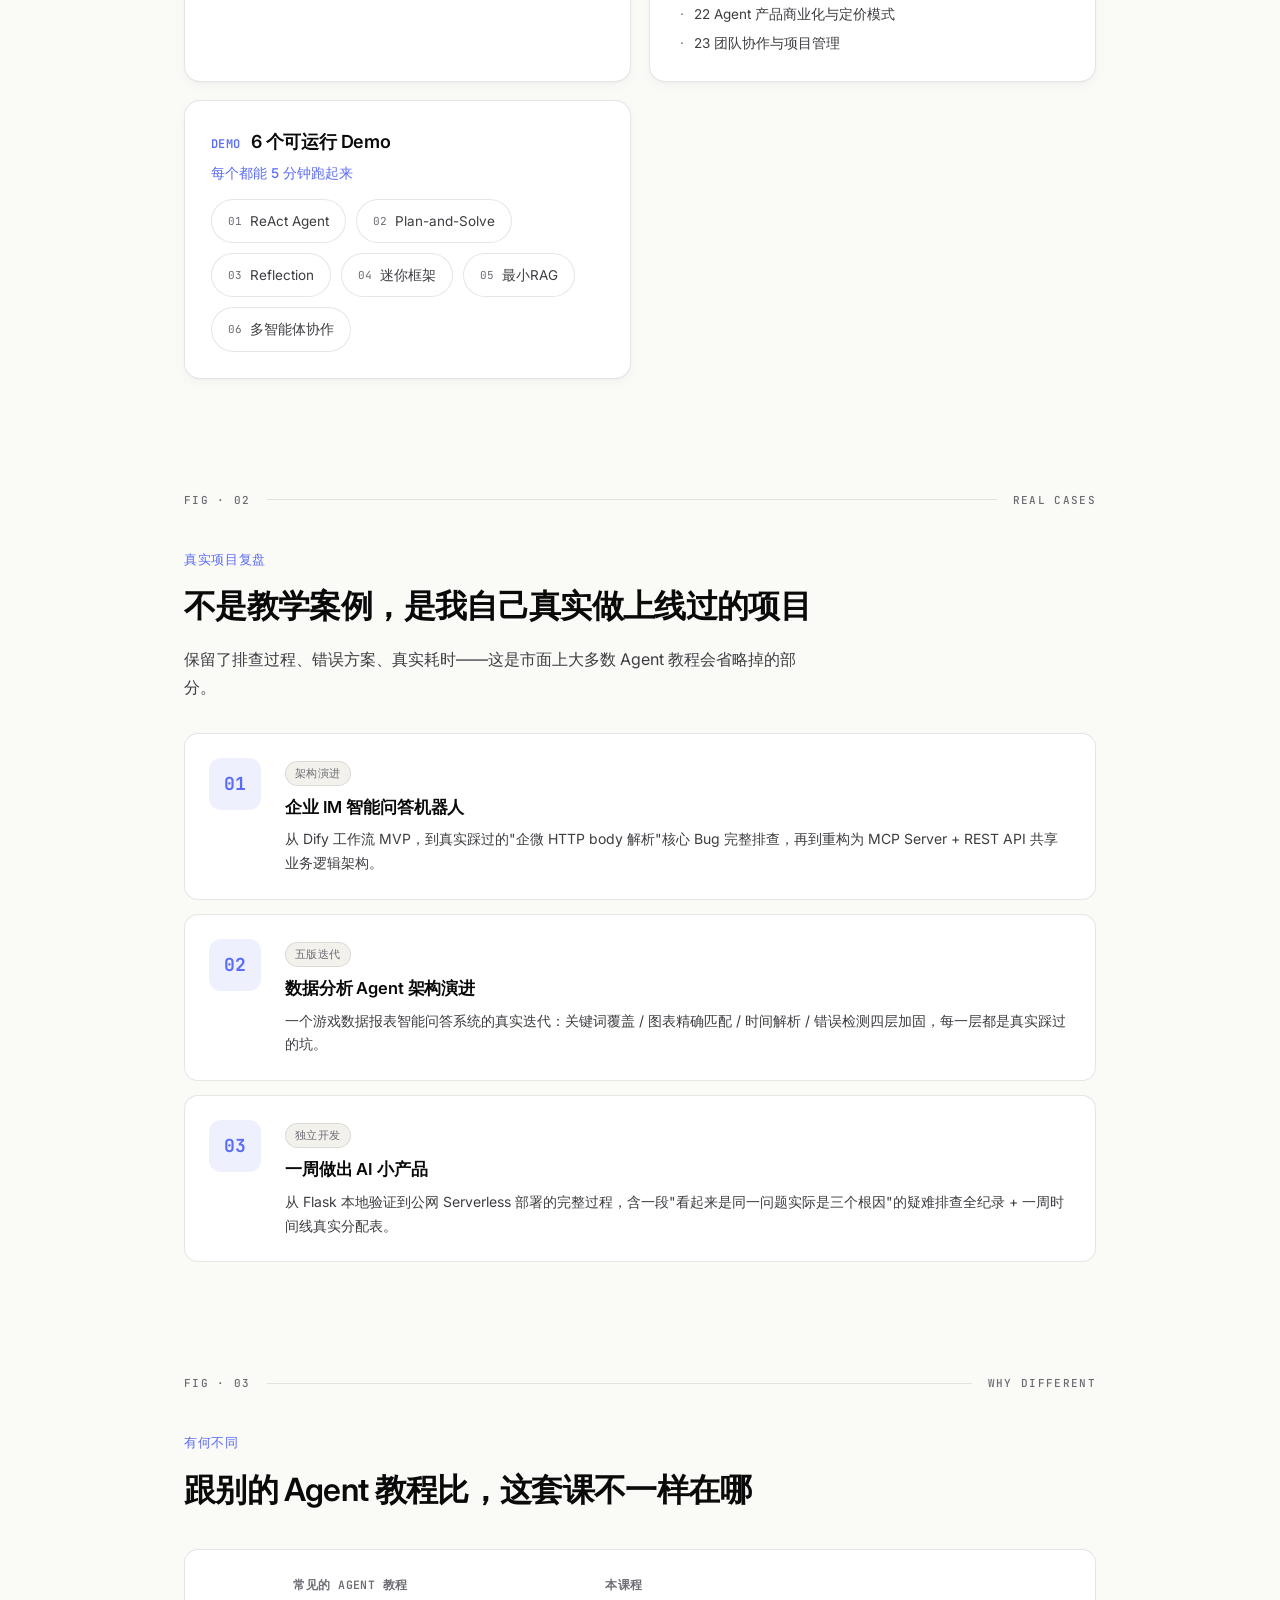
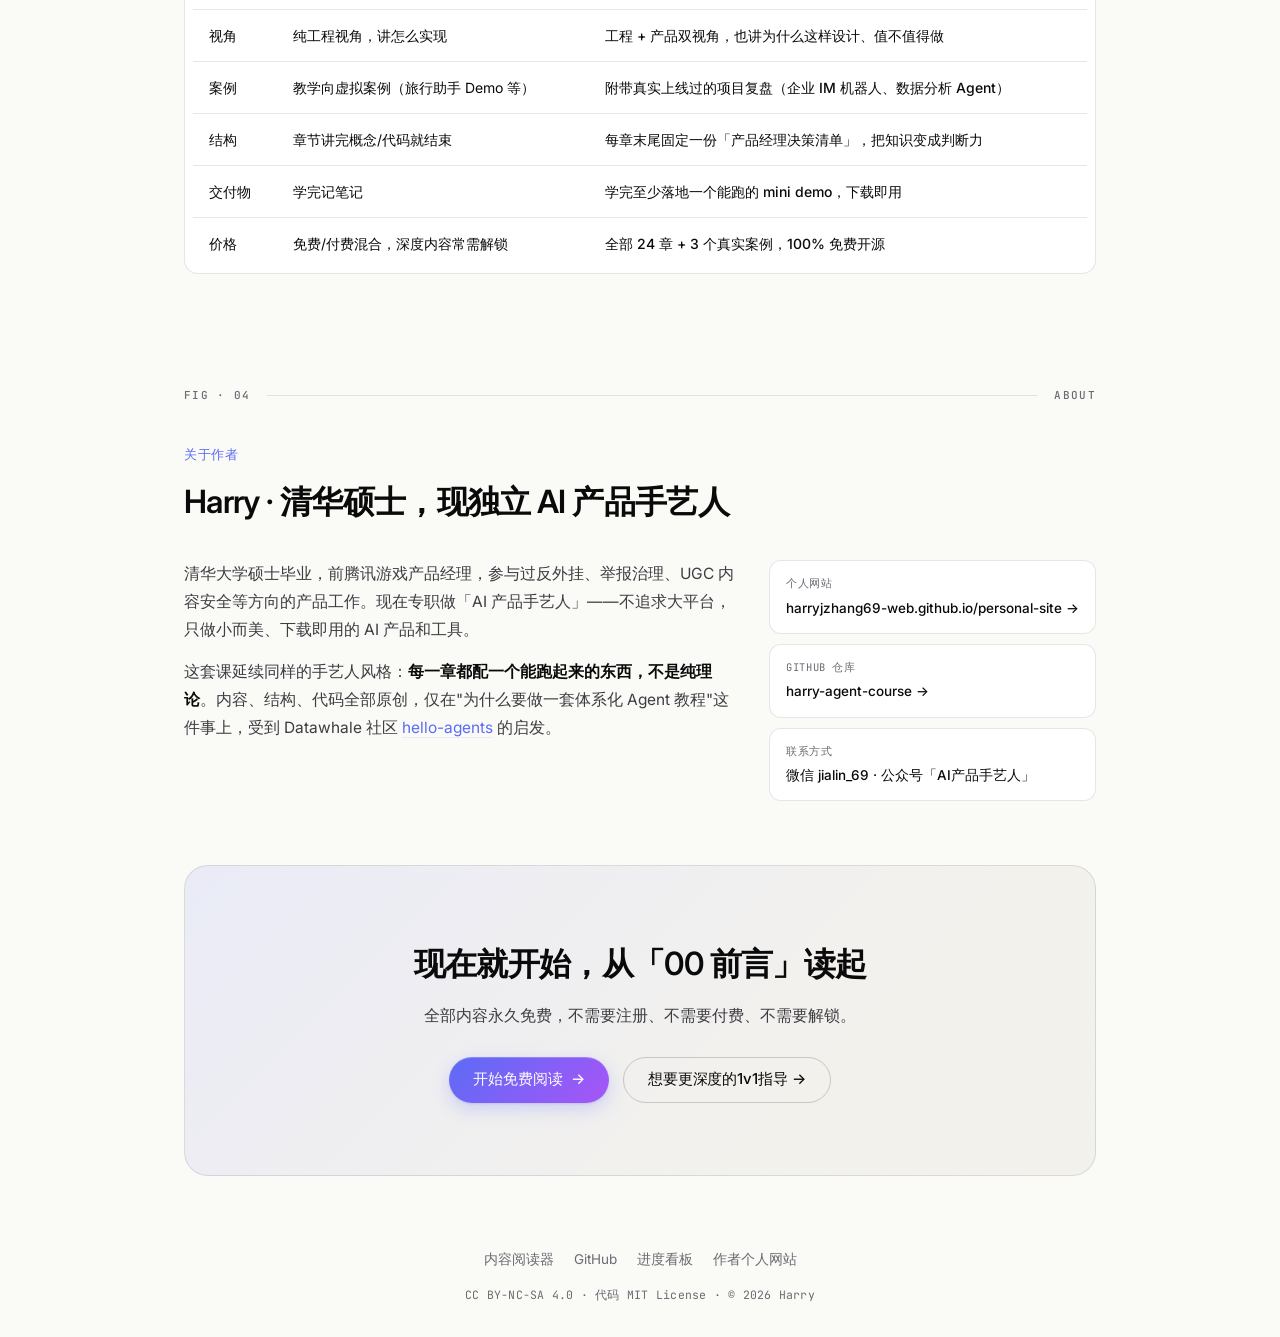
==== commit 2ec1d2a2: "feat: 新增Part2第06章「Vibecoding方法论」，全书章节06-23顺延+1至24章 背景：2026年现实是几乎没人再纯手写Agent代码，都是跟AI编程工具（Cursor/ Code" ====
--- a/index.html
+++ b/index.html
@@ -5,7 +5,7 @@
 <meta name="viewport" content="width=device-width, initial-scale=1.0" />
 
 <title>Harry 的 Agent 实战课 · 从认知到产品，亲手打造你的 AI Agent</title>
-<meta name="description" content="清华学长harry出品·AI产品手艺人系列课程：23章方法论 + 3个真实项目复盘 + 6个可运行Demo + 每章5道自测题，全部内容永久免费开源。工程+产品双视角，每章配一个能跑起来的东西。" />
+<meta name="description" content="清华学长harry出品·AI产品手艺人系列课程：24章方法论 + 3个真实项目复盘 + 9个可运行Demo + 每章5道自测题，全部内容永久免费开源。工程+产品双视角，每章配一个能跑起来的东西。" />
 <meta name="keywords" content="AI Agent 教程, Agent 实战课, AI 产品经理转型, ReAct, LangGraph, MCP协议, Agent产品成熟度, Dify教程, Agent开源课程" />
 <meta name="author" content="Harry Zhang" />
 
@@ -20,7 +20,7 @@
 
 <meta property="og:type" content="website" />
 <meta property="og:title" content="Harry 的 Agent 实战课 · 从认知到产品打造你的 AI Agent" />
-<meta property="og:description" content="23章方法论 + 3个真实项目复盘 + 6个可运行Demo，全部永久免费开源。" />
+<meta property="og:description" content="24章方法论 + 3个真实项目复盘 + 9个可运行Demo，全部永久免费开源。" />
 <meta property="og:url" content="https://harryjzhang69-web.github.io/harry-agent-course/" />
 <meta property="og:locale" content="zh_CN" />
 <meta name="twitter:card" content="summary_large_image" />
@@ -30,7 +30,7 @@
   "@context": "https://schema.org",
   "@type": "Course",
   "name": "Harry 的 Agent 实战课",
-  "description": "从认知到产品，亲手打造你的 AI Agent。23章方法论+3个真实项目复盘+6个可运行Demo，全部免费开源。",
+  "description": "从认知到产品，亲手打造你的 AI Agent。24章方法论+3个真实项目复盘+9个可运行Demo，全部免费开源。",
   "provider": { "@type": "Person", "name": "Harry Zhang", "sameAs": "https://github.com/harryjzhang69-web" },
   "isAccessibleForFree": true
 }
@@ -63,7 +63,7 @@
 
   <!-- ============= HERO ============= -->
   <header class="hero container">
-    <div class="hero-tag"><span class="dot"></span>FREE & OPEN SOURCE · 23章方法论 + 3个真实案例 + 6个可运行 Demo</div>
+    <div class="hero-tag"><span class="dot"></span>FREE & OPEN SOURCE · 24章方法论 + 3个真实案例 + 9个可运行 Demo</div>
     <h1 class="hero-title">从认知到产品，亲手打造你的 <span class="hl">AI Agent</span>。</h1>
     <p class="hero-sub">
       清华学长 harry 出品的 AI 产品手艺人系列课程。<strong>工程 + 产品双视角</strong>，每章配一个能跑起来的东西——不是又一份读完就忘的教程，也不是教学向的虚构案例，全部内容永久免费、完全开源。
@@ -82,9 +82,9 @@
     </div>
 
     <div class="metrics-grid">
-      <div class="metric"><strong>23</strong><span class="metric-label">章方法论正文</span></div>
+      <div class="metric"><strong>24</strong><span class="metric-label">章方法论正文</span></div>
       <div class="metric"><strong>3</strong><span class="metric-label">个真实项目复盘</span></div>
-      <div class="metric"><strong>6</strong><span class="metric-label">个可运行 Demo</span></div>
+      <div class="metric"><strong>9</strong><span class="metric-label">个可运行 Demo</span></div>
       <div class="metric"><strong>100%</strong><span class="metric-label">免费开源</span></div>
     </div>
   </header>
@@ -123,7 +123,7 @@
   <section class="block">
     <div class="block-head">
       <span class="block-num">课程大纲</span>
-      <h2>6 个 Part，23 章正文，全部免费</h2>
+      <h2>6 个 Part，24 章正文，全部免费</h2>
       <p class="block-intro">从"是什么"到"怎么做"到"怎么做得更好"到"怎么防止失控"到"真实世界怎么落地"到"怎么讲给别人听"，再到"怎么规模化、怎么挣钱、怎么带团队"——一条完整闭环。</p>
     </div>
 
@@ -144,9 +144,10 @@
         <span class="curr-card-tag">从 Prompt 到框架</span>
         <ul class="curr-list">
           <li>05 三大经典范式手把手实现（ReAct/Plan-and-Solve/Reflection）</li>
-          <li>06 低代码平台怎么选（Dify/Coze/n8n）</li>
-          <li>07 主流框架产品化评测（LangGraph/AutoGen/AgentScope）</li>
-          <li>08 从零写一个 &lt;300 行的 Agent 框架</li>
+          <li>06 Vibecoding方法论：怎么用AI编程工具搭Agent产品（新增）</li>
+          <li>07 低代码平台怎么选（Dify/Coze/n8n）</li>
+          <li>08 主流框架产品化评测（LangGraph/AutoGen/AgentScope）</li>
+          <li>09 从零写一个 &lt;300 行的 Agent 框架</li>
         </ul>
       </div>
 
@@ -217,7 +218,7 @@
       <p class="block-intro">保留了排查过程、错误方案、真实耗时——这是市面上大多数 Agent 教程会省略掉的部分。</p>
     </div>
     <div class="case-grid">
-      <a class="case-card" href="./book.html#/docs/part4/15-企业IM智能问答机器人">
+      <a class="case-card" href="./book.html#/docs/part4/16-企业IM智能问答机器人">
         <div class="case-glyph">01</div>
         <div>
           <span class="case-tag">架构演进</span>
@@ -225,7 +226,7 @@
           <p>从 Dify 工作流 MVP，到真实踩过的"企微 HTTP body 解析"核心 Bug 完整排查，再到重构为 MCP Server + REST API 共享业务逻辑架构。</p>
         </div>
       </a>
-      <a class="case-card" href="./book.html#/docs/part4/16-数据分析Agent架构演进">
+      <a class="case-card" href="./book.html#/docs/part4/17-数据分析Agent架构演进">
         <div class="case-glyph">02</div>
         <div>
           <span class="case-tag">五版迭代</span>
@@ -233,7 +234,7 @@
           <p>一个游戏数据报表智能问答系统的真实迭代：关键词覆盖 / 图表精确匹配 / 时间解析 / 错误检测四层加固，每一层都是真实踩过的坑。</p>
         </div>
       </a>
-      <a class="case-card" href="./book.html#/docs/part4/17-独立开发者一周产品">
+      <a class="case-card" href="./book.html#/docs/part4/18-独立开发者一周产品">
         <div class="case-glyph">03</div>
         <div>
           <span class="case-tag">独立开发</span>
@@ -259,7 +260,7 @@
           <tr><td>案例</td><td>教学向虚拟案例（旅行助手 Demo 等）</td><td class="col-us">附带真实上线过的项目复盘（企业 IM 机器人、数据分析 Agent）</td></tr>
           <tr><td>结构</td><td>章节讲完概念/代码就结束</td><td class="col-us">每章末尾固定一份「产品经理决策清单」，把知识变成判断力</td></tr>
           <tr><td>交付物</td><td>学完记笔记</td><td class="col-us">学完至少落地一个能跑的 mini demo，下载即用</td></tr>
-          <tr><td>价格</td><td>免费/付费混合，深度内容常需解锁</td><td class="col-us">全部 23 章 + 3 个真实案例，100% 免费开源</td></tr>
+          <tr><td>价格</td><td>免费/付费混合，深度内容常需解锁</td><td class="col-us">全部 24 章 + 3 个真实案例，100% 免费开源</td></tr>
         </tbody>
       </table>
     </div>
